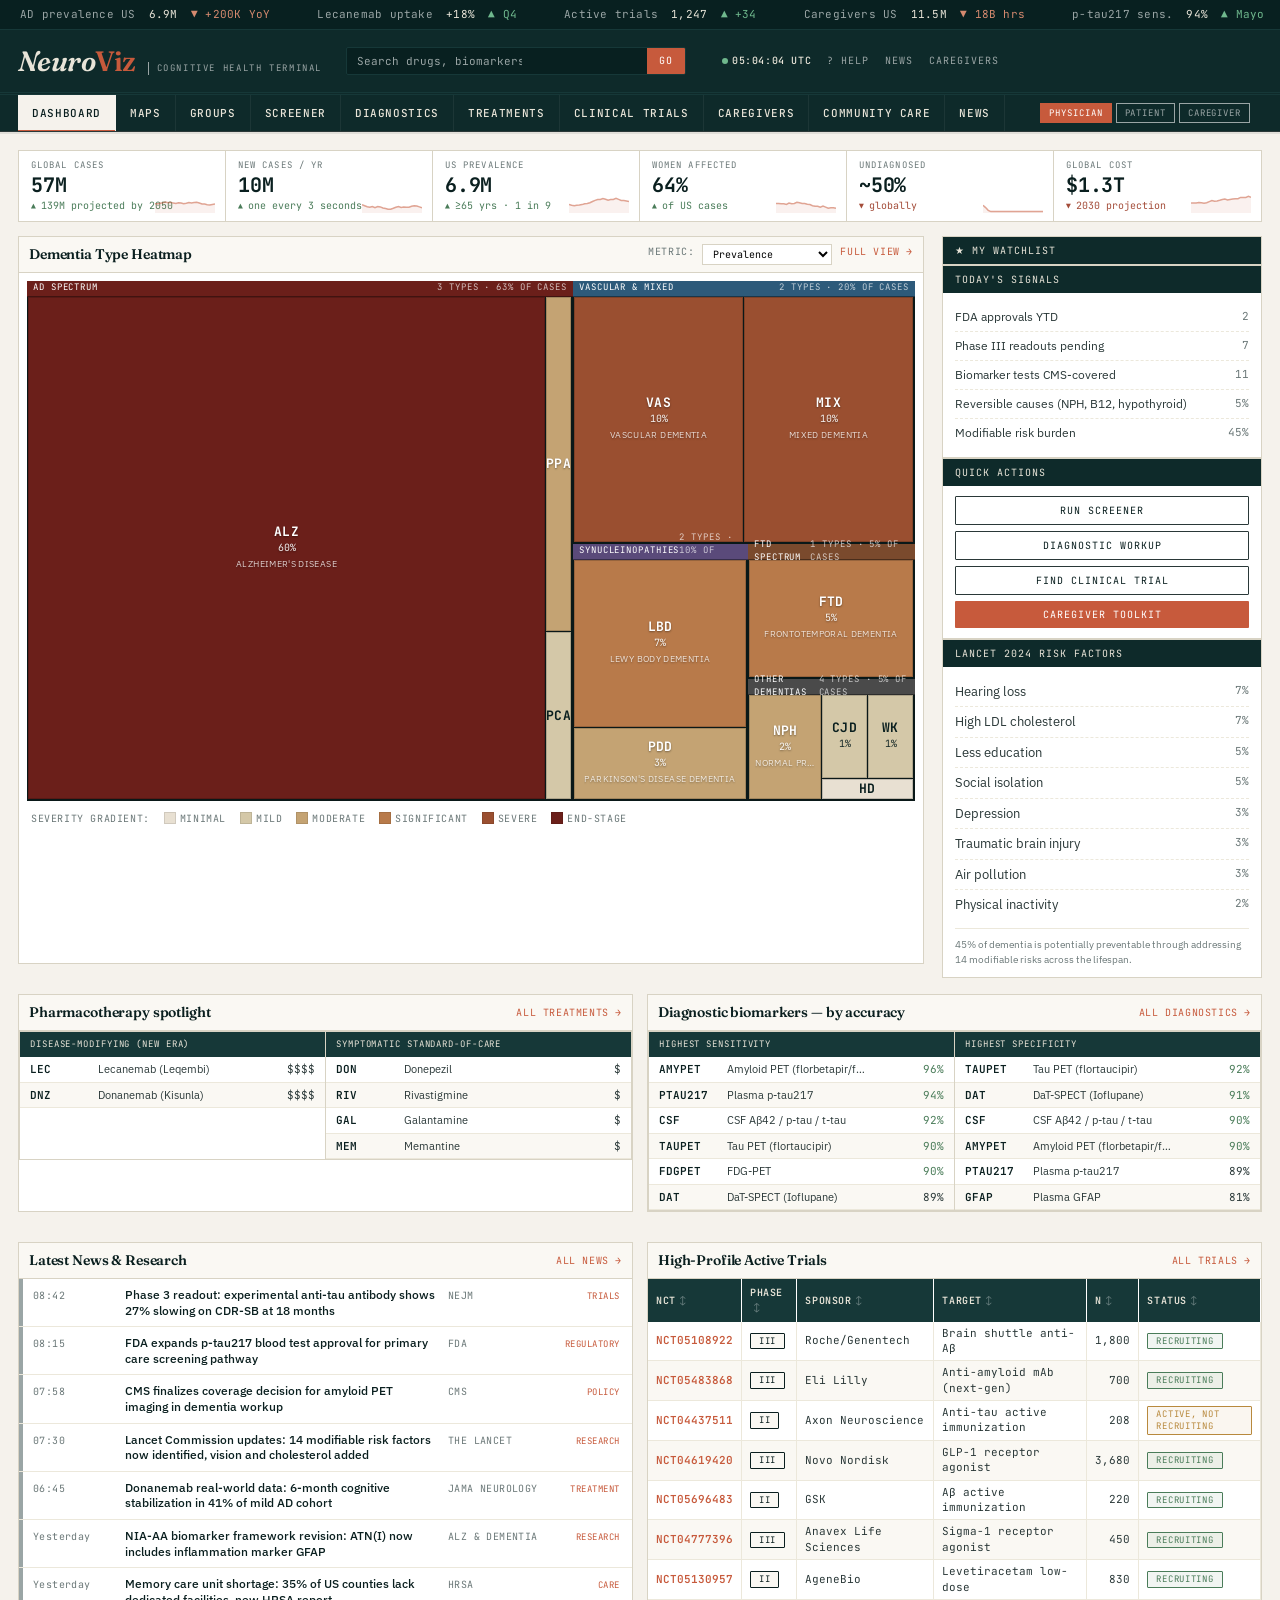
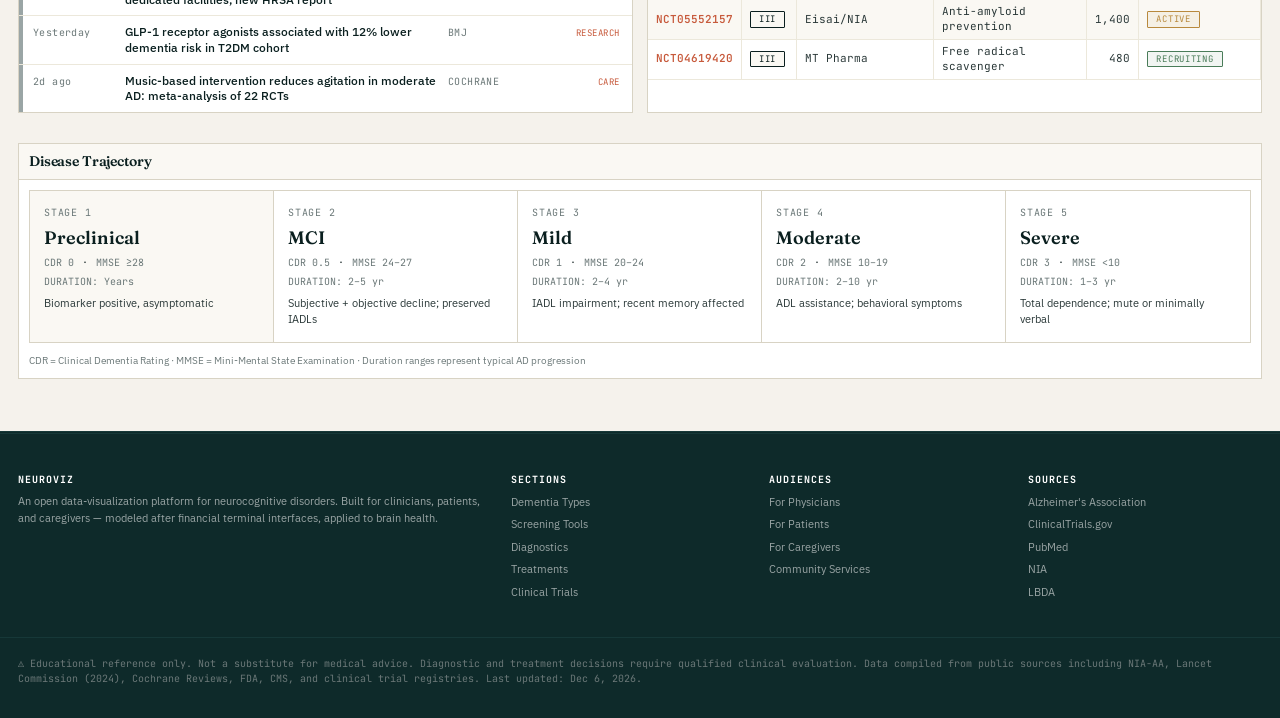
==== index.html @ fcca68e8 "Watchlist + value-coded numbers + live clock + audience-aware visibility - Added js/watchlist.js: lo" ====
<!DOCTYPE html>
<html lang="en">
<head>
  <meta charset="UTF-8" />
  <meta name="viewport" content="width=device-width, initial-scale=1.0" />
  <title>NeuroViz — Cognitive Health Terminal</title>
  <meta name="description" content="Data-visualization terminal for neurocognitive disorders. For physicians, patients, and caregivers." />
  <link rel="stylesheet" href="css/styles.css" />
</head>
<body>

  <main class="page">

    <!-- Top stat strip -->
    <div class="stat-strip" id="statStrip"></div>

    <!-- Heatmap section -->
    <div class="grid-sidebar">

      <div class="panel">
        <div class="panel-head">
          <h2>Dementia Type Heatmap</h2>
          <div class="panel-actions">
            <span class="muted">METRIC:</span>
            <select id="heatmapMetric" style="border:1px solid var(--rule); background:white; padding:2px 6px; font-family:var(--font-mono); font-size:10px;">
              <option value="prevalence">Prevalence</option>
              <option value="severity">Severity / Stage</option>
              <option value="trials">Active Trials</option>
            </select>
            <a href="groups.html">FULL VIEW →</a>
          </div>
        </div>
        <div class="panel-body tight" style="padding:8px;">
          <div id="heatmap"></div>
          <div class="legend" style="padding: 10px 4px 4px;">
            <span>Severity gradient:</span>
            <span class="legend-item"><span class="swatch" style="background:var(--sev-0)"></span>Minimal</span>
            <span class="legend-item"><span class="swatch" style="background:var(--sev-1)"></span>Mild</span>
            <span class="legend-item"><span class="swatch" style="background:var(--sev-2)"></span>Moderate</span>
            <span class="legend-item"><span class="swatch" style="background:var(--sev-3)"></span>Significant</span>
            <span class="legend-item"><span class="swatch" style="background:var(--sev-4)"></span>Severe</span>
            <span class="legend-item"><span class="swatch" style="background:var(--sev-5)"></span>End-stage</span>
          </div>
        </div>
      </div>

      <!-- Sidebar: signals & quick actions -->
      <div>
        <div class="aside-panel">
          <div class="ap-head">★ My Watchlist</div>
          <div id="watchlistBox"></div>
        </div>

        <div class="aside-panel">
          <div class="ap-head">Today's Signals</div>
          <div class="ap-body">
            <ul>
              <li><span class="item-name">FDA approvals YTD</span><span class="item-val">2</span></li>
              <li><span class="item-name">Phase III readouts pending</span><span class="item-val">7</span></li>
              <li><span class="item-name">Biomarker tests CMS-covered</span><span class="item-val">11</span></li>
              <li><span class="item-name">Reversible causes (NPH, B12, hypothyroid)</span><span class="item-val">5%</span></li>
              <li><span class="item-name">Modifiable risk burden</span><span class="item-val">45%</span></li>
            </ul>
          </div>
        </div>

        <div class="aside-panel">
          <div class="ap-head">Quick Actions</div>
          <div class="ap-body" style="display:flex; flex-direction:column; gap:6px;">
            <a href="screener.html" class="btn btn-ghost" style="text-align:center;">Run Screener</a>
            <a href="diagnosis.html" class="btn btn-ghost aud-phys" style="text-align:center;">Diagnostic Workup</a>
            <a href="trials.html" class="btn btn-ghost" style="text-align:center;">Find Clinical Trial</a>
            <a href="caregivers.html" class="btn btn-accent" style="text-align:center;">Caregiver Toolkit</a>
          </div>
        </div>

        <div class="aside-panel">
          <div class="ap-head">Lancet 2024 Risk Factors</div>
          <div class="ap-body">
            <div id="riskList"></div>
            <div class="tiny muted" style="margin-top:8px; padding-top:8px; border-top:1px solid var(--rule-soft);">
              45% of dementia is potentially preventable through addressing 14 modifiable risks across the lifespan.
            </div>
          </div>
        </div>
      </div>
    </div>

    <!-- Movers row: Finviz-style top-of-attention list -->
    <div class="grid-2 mt-16">
      <div class="panel">
        <div class="panel-head">
          <h2>Pharmacotherapy spotlight</h2>
          <div class="panel-actions"><a href="treatments.html">ALL TREATMENTS →</a></div>
        </div>
        <div class="movers">
          <div class="movers-col">
            <div class="movers-head">DISEASE-MODIFYING (NEW ERA)</div>
            <div id="moversDMT"></div>
          </div>
          <div class="movers-col">
            <div class="movers-head">SYMPTOMATIC STANDARD-OF-CARE</div>
            <div id="moversStd"></div>
          </div>
        </div>
      </div>

      <div class="panel">
        <div class="panel-head">
          <h2>Diagnostic biomarkers — by accuracy</h2>
          <div class="panel-actions"><a href="diagnosis.html">ALL DIAGNOSTICS →</a></div>
        </div>
        <div class="movers">
          <div class="movers-col">
            <div class="movers-head">HIGHEST SENSITIVITY</div>
            <div id="moversSens"></div>
          </div>
          <div class="movers-col">
            <div class="movers-head">HIGHEST SPECIFICITY</div>
            <div id="moversSpec"></div>
          </div>
        </div>
      </div>
    </div>

    <!-- News + Trials grid -->
    <div class="grid-2 mt-16">

      <div class="panel">
        <div class="panel-head">
          <h2>Latest News & Research</h2>
          <div class="panel-actions">
            <a href="news.html">ALL NEWS →</a>
          </div>
        </div>
        <div class="news-list" id="newsList" style="border:none;"></div>
      </div>

      <div class="panel">
        <div class="panel-head">
          <h2>High-Profile Active Trials</h2>
          <div class="panel-actions">
            <a href="trials.html">ALL TRIALS →</a>
          </div>
        </div>
        <div class="scroll-x">
          <table class="data-table">
            <thead>
              <tr>
                <th>NCT</th><th>Phase</th><th>Sponsor</th><th>Target</th><th class="num">N</th><th>Status</th>
              </tr>
            </thead>
            <tbody id="trialsMini"></tbody>
          </table>
        </div>
      </div>
    </div>

    <!-- Stages timeline -->
    <div class="panel mt-16">
      <div class="panel-head"><h2>Disease Trajectory</h2></div>
      <div class="panel-body">
        <div id="stagesTimeline" style="display:grid; grid-template-columns: repeat(5, 1fr); gap:0; border:1px solid var(--rule);"></div>
        <div class="tiny muted" style="margin-top:10px;">CDR = Clinical Dementia Rating · MMSE = Mini-Mental State Examination · Duration ranges represent typical AD progression</div>
      </div>
    </div>

  </main>

  <script src="data/nv-data.js"></script>
  <script src="js/layout.js"></script>
  <script src="js/heatmap.js"></script>
  <script src="js/sortable.js"></script>
  <script src="js/watchlist.js"></script>
  <script>
    NV_LAYOUT.mount('home');

    // ---- Top stat strip with sparklines (purely illustrative trend lines)
    function buildSpark(seedKey) {
      // deterministic pseudo-random walk for visual continuity
      let h = 0;
      for (let i = 0; i < seedKey.length; i++) h = ((h << 5) - h + seedKey.charCodeAt(i)) | 0;
      const rng = () => {
        h = (h * 9301 + 49297) % 233280;
        return h / 233280;
      };
      const n = 24;
      const pts = [];
      let v = 50;
      for (let i = 0; i < n; i++) {
        v += (rng() - 0.45) * 14;
        v = Math.max(8, Math.min(92, v));
        pts.push(v);
      }
      const W = 60, H = 18;
      const path = pts.map((p, i) => {
        const x = (i / (n - 1)) * W;
        const y = H - (p / 100) * H;
        return (i === 0 ? 'M' : 'L') + x.toFixed(1) + ' ' + y.toFixed(1);
      }).join(' ');
      const area = path + ` L ${W} ${H} L 0 ${H} Z`;
      return `<svg class="spark-svg" width="${W}" height="${H}" viewBox="0 0 ${W} ${H}"><path class="spark-area" d="${area}"/><path class="spark-line" d="${path}"/></svg>`;
    }
    document.getElementById('statStrip').innerHTML = NV_DATA.topStats.map(s => `
      <div class="stat-cell">
        <div class="stat-label">${s.label}</div>
        <div class="stat-value">${s.value}</div>
        <div class="stat-detail ${s.dir}">${s.detail}</div>
        <div style="position:absolute; right:10px; bottom:8px; opacity:0.55;">${buildSpark(s.label)}</div>
      </div>
    `).join('');

    // ---- Heatmap (treemap; cells link directly to groups.html)
    const heatmapEl = document.getElementById('heatmap');
    function renderHM() {
      const m = document.getElementById('heatmapMetric').value;
      NV_HEATMAP.render(heatmapEl, { metric: m });
    }
    renderHM();
    document.getElementById('heatmapMetric').addEventListener('change', renderHM);
    window.addEventListener('resize', () => { clearTimeout(window._hmT); window._hmT = setTimeout(renderHM, 150); });

    // ---- Movers panels
    const dmt = NV_DATA.treatmentsPharm.filter(d => /Anti-amyloid/i.test(d.class));
    const std = NV_DATA.treatmentsPharm.filter(d => /Cholinesterase|NMDA/i.test(d.class));
    const moverHTML = (rows, valKey, fmt) => rows.slice(0, 6).map(r => `
      <div class="mover-row">
        <span class="m-code">${r.id}</span>
        <span class="m-name">${r.name}</span>
        <span class="m-val">${fmt(r)}</span>
      </div>
    `).join('');
    document.getElementById('moversDMT').innerHTML = moverHTML(dmt, 'cost', r => r.cost);
    document.getElementById('moversStd').innerHTML = moverHTML(std, 'cost', r => r.cost);

    const sensRanked = NV_DATA.diagnostics
      .filter(d => typeof d.sensitivity === 'number')
      .sort((a, b) => b.sensitivity - a.sensitivity);
    const specRanked = NV_DATA.diagnostics
      .filter(d => typeof d.specificity === 'number')
      .sort((a, b) => b.specificity - a.specificity);
    const dxColor = v => v >= 90 ? 'up' : (v >= 75 ? '' : 'down');
    document.getElementById('moversSens').innerHTML = sensRanked.slice(0, 6).map(d => `
      <div class="mover-row">
        <span class="m-code">${d.id}</span>
        <span class="m-name">${d.name}</span>
        <span class="m-val ${dxColor(d.sensitivity)}">${d.sensitivity}%</span>
      </div>`).join('');
    document.getElementById('moversSpec').innerHTML = specRanked.slice(0, 6).map(d => `
      <div class="mover-row">
        <span class="m-code">${d.id}</span>
        <span class="m-name">${d.name}</span>
        <span class="m-val ${dxColor(d.specificity)}">${d.specificity}%</span>
      </div>`).join('');

    // ---- Risk factors
    document.getElementById('riskList').innerHTML = NV_DATA.riskFactors
      .sort((a,b) => b.popAttrRisk - a.popAttrRisk).slice(0, 8)
      .map(r => `<li><span class="item-name">${r.factor}</span><span class="item-val">${r.popAttrRisk}%</span></li>`)
      .join('');

    // ---- News list
    document.getElementById('newsList').innerHTML = NV_DATA.news.slice(0, 9).map(n => `
      <div class="news-row">
        <div class="news-time">${n.time}</div>
        <div class="news-title"><a href="news.html">${n.title}</a></div>
        <div class="news-source">${n.source}</div>
        <div class="news-cat">${n.cat}</div>
      </div>
    `).join('');

    // ---- Mini trials table
    document.getElementById('trialsMini').innerHTML = NV_DATA.trials.slice(0, 9).map(t => `
      <tr>
        <td class="id-cell"><a href="trials.html">${t.nct.slice(0, 11)}</a></td>
        <td><span class="pill pill-info">${t.phase}</span></td>
        <td>${t.sponsor}</td>
        <td>${t.target}</td>
        <td class="num">${t.n.toLocaleString()}</td>
        <td><span class="pill ${t.status === 'Recruiting' ? 'pill-pos' : 'pill-watch'}">${t.status}</span></td>
      </tr>
    `).join('');

    // ---- Stages timeline
    document.getElementById('stagesTimeline').innerHTML = NV_DATA.stages.map((s, i) => `
      <div style="padding:14px; ${i < 4 ? 'border-right:1px solid var(--rule);' : ''} background: ${i === 0 ? 'var(--bg-cell)' : 'white'};">
        <div class="mono tiny muted uppercase">Stage ${i+1}</div>
        <div style="font-family:var(--font-display); font-size:18px; font-weight:600; color:var(--ink-primary); margin:4px 0;">${s.name}</div>
        <div class="mono tiny" style="display:flex; gap:8px; margin:4px 0;">
          <span class="muted">CDR ${s.cdr}</span>·<span class="muted">MMSE ${s.mmse}</span>
        </div>
        <div class="mono tiny muted" style="margin-bottom:6px;">DURATION: ${s.duration}</div>
        <div style="font-size:11px; line-height:1.5;">${s.features}</div>
      </div>
    `).join('');
  </script>
</body>
</html>
---- css/styles.css ----
/* ============================================
   NeuroViz — Clinical Visualization Platform
   Aesthetic: Data-dense editorial-clinical
   ============================================ */

@import url('https://fonts.googleapis.com/css2?family=Fraunces:opsz,wght@9..144,400;9..144,500;9..144,600;9..144,700&family=IBM+Plex+Sans:wght@300;400;500;600;700&family=JetBrains+Mono:wght@400;500;600&display=swap');

:root {
  /* Palette — clinical with editorial warmth */
  --bg-canvas:        #f5f2ec;
  --bg-paper:         #ffffff;
  --bg-rail:          #0e2a2a;
  --bg-rail-deep:     #082020;
  --bg-strip:         #163838;
  --bg-cell:          #faf8f3;

  --ink-primary:      #0a1f1f;
  --ink-body:         #2a3838;
  --ink-muted:        #6b7878;
  --ink-faint:        #9aa5a5;
  --ink-inverse:      #e8e4d8;

  --rule:             #d8d3c4;
  --rule-soft:        #ece8db;
  --rule-strong:      #2a3838;

  --accent:           #c75a3c;        /* terracotta — citations, links */
  --accent-deep:      #9b3f24;
  --accent-soft:      #f0d9cd;

  --signal-positive:  #4a7c59;        /* stable / improving */
  --signal-watch:     #b8893d;        /* monitor */
  --signal-concern:   #a44d3a;        /* concern */
  --signal-critical:  #6b1f1a;        /* severe */

  /* Severity gradient (mild → severe) */
  --sev-0: #e8e0d2;
  --sev-1: #d4c8a8;
  --sev-2: #c4a373;
  --sev-3: #b87a4a;
  --sev-4: #9a4f30;
  --sev-5: #6b1f1a;

  /* Type swatches for dementia categories */
  --type-ad:    #6b1f1a;   /* Alzheimer's */
  --type-vasc:  #2d5a7a;   /* Vascular */
  --type-lewy:  #5a4a7a;   /* Lewy Body */
  --type-ftd:   #7a4a2d;   /* Frontotemporal */
  --type-mixed: #4a4a4a;   /* Mixed */
  --type-park:  #2d6b5a;   /* Parkinson's */
  --type-other: #8a7a4a;

  --shadow-1: 0 1px 0 rgba(10,31,31,.04), 0 1px 2px rgba(10,31,31,.06);
  --shadow-2: 0 2px 4px rgba(10,31,31,.06), 0 4px 12px rgba(10,31,31,.08);

  --font-display: 'Fraunces', Georgia, serif;
  --font-body:    'IBM Plex Sans', -apple-system, sans-serif;
  --font-mono:    'JetBrains Mono', 'Courier New', monospace;
}

* { box-sizing: border-box; margin: 0; padding: 0; }

html, body {
  font-family: var(--font-body);
  font-size: 13px;
  line-height: 1.5;
  color: var(--ink-body);
  background: var(--bg-canvas);
  -webkit-font-smoothing: antialiased;
  text-rendering: optimizeLegibility;
}

a { color: var(--accent); text-decoration: none; }
a:hover { text-decoration: underline; text-underline-offset: 2px; }

/* ============================================
   TICKER BAR — top live data strip
   ============================================ */
.ticker {
  background: var(--bg-rail-deep);
  color: var(--ink-inverse);
  font-family: var(--font-mono);
  font-size: 11px;
  border-bottom: 1px solid var(--bg-strip);
  overflow: hidden;
  white-space: nowrap;
  position: relative;
}
.ticker-track {
  display: inline-block;
  padding: 6px 0;
  animation: ticker-scroll 90s linear infinite;
}
.ticker-item {
  display: inline-block;
  margin: 0 20px;
  letter-spacing: 0.02em;
}
.ticker-item .label { color: var(--ink-faint); }
.ticker-item .value { color: var(--ink-inverse); margin: 0 6px; }
.ticker-item .delta-up   { color: #6fb88d; }
.ticker-item .delta-down { color: #d68a6f; }
@keyframes ticker-scroll {
  0%   { transform: translateX(0); }
  100% { transform: translateX(-50%); }
}

/* ============================================
   MASTHEAD
   ============================================ */
.masthead {
  background: var(--bg-rail);
  color: var(--ink-inverse);
  border-bottom: 3px double var(--bg-strip);
}
.masthead-row {
  max-width: 1480px;
  margin: 0 auto;
  padding: 10px 18px;
  display: flex;
  align-items: center;
  gap: 24px;
}
.brand {
  display: flex;
  align-items: baseline;
  gap: 8px;
  text-decoration: none;
  color: var(--ink-inverse);
}
.brand-mark {
  font-family: var(--font-display);
  font-weight: 600;
  font-size: 28px;
  letter-spacing: -0.02em;
  font-style: italic;
}
.brand-mark .accent { color: var(--accent); font-style: normal; }
.brand-tag {
  font-family: var(--font-mono);
  font-size: 9px;
  letter-spacing: 0.18em;
  text-transform: uppercase;
  color: var(--ink-faint);
  border-left: 1px solid var(--ink-faint);
  padding-left: 8px;
  margin-left: 4px;
}

.search-box {
  flex: 1;
  max-width: 340px;
  display: flex;
  background: var(--bg-rail-deep);
  border: 1px solid var(--bg-strip);
  border-radius: 2px;
  overflow: hidden;
}
.search-box input {
  flex: 1;
  background: transparent;
  border: none;
  color: var(--ink-inverse);
  padding: 6px 10px;
  font-family: var(--font-mono);
  font-size: 11px;
  outline: none;
}
.search-box input::placeholder { color: var(--ink-faint); }
.search-box button {
  background: var(--accent);
  color: white;
  border: none;
  padding: 0 12px;
  font-family: var(--font-mono);
  font-size: 10px;
  letter-spacing: 0.1em;
  cursor: pointer;
  text-transform: uppercase;
}

.user-rail {
  display: flex;
  gap: 16px;
  font-family: var(--font-mono);
  font-size: 10px;
  letter-spacing: 0.1em;
  text-transform: uppercase;
  color: var(--ink-faint);
}
.user-rail a { color: var(--ink-faint); }
.user-rail a:hover { color: var(--accent); text-decoration: none; }

/* ============================================
   PRIMARY NAV — Finviz-style tabs
   ============================================ */
.primary-nav {
  background: var(--bg-strip);
  border-bottom: 1px solid var(--rule-strong);
}
.primary-nav-inner {
  max-width: 1480px;
  margin: 0 auto;
  padding: 0 18px;
  display: flex;
  overflow-x: auto;
}
.primary-nav a {
  color: var(--ink-inverse);
  padding: 10px 14px;
  font-family: var(--font-mono);
  font-size: 11px;
  font-weight: 500;
  letter-spacing: 0.06em;
  text-transform: uppercase;
  border-right: 1px solid rgba(255,255,255,0.06);
  position: relative;
  white-space: nowrap;
  transition: background 0.12s;
}
.primary-nav a:hover {
  background: var(--bg-rail-deep);
  text-decoration: none;
  color: white;
}
.primary-nav a.is-active {
  background: var(--bg-canvas);
  color: var(--ink-primary);
}
.primary-nav a.is-active::after {
  content: '';
  position: absolute;
  left: 0; right: 0; bottom: -1px;
  height: 2px;
  background: var(--accent);
}
.primary-nav .audience-toggle {
  margin-left: auto;
  display: flex;
  align-items: center;
  gap: 4px;
  padding: 6px 12px;
  border-right: none;
}
.audience-toggle button {
  background: transparent;
  border: 1px solid var(--ink-faint);
  color: var(--ink-faint);
  padding: 3px 8px;
  font-family: var(--font-mono);
  font-size: 9px;
  letter-spacing: 0.1em;
  text-transform: uppercase;
  cursor: pointer;
  transition: all 0.12s;
}
.audience-toggle button.is-active {
  background: var(--accent);
  color: white;
  border-color: var(--accent);
}
.audience-toggle button:hover:not(.is-active) {
  border-color: var(--ink-inverse);
  color: var(--ink-inverse);
}

/* ============================================
   PAGE WRAPPER
   ============================================ */
.page {
  max-width: 1480px;
  margin: 0 auto;
  padding: 18px;
}

/* ============================================
   PAGE HEADER (each subpage)
   ============================================ */
.page-head {
  display: flex;
  align-items: flex-end;
  justify-content: space-between;
  border-bottom: 2px solid var(--ink-primary);
  padding-bottom: 10px;
  margin-bottom: 16px;
}
.page-head h1 {
  font-family: var(--font-display);
  font-weight: 500;
  font-style: italic;
  font-size: 32px;
  letter-spacing: -0.01em;
  color: var(--ink-primary);
  line-height: 1;
}
.page-head .breadcrumb {
  font-family: var(--font-mono);
  font-size: 10px;
  letter-spacing: 0.12em;
  text-transform: uppercase;
  color: var(--ink-muted);
  margin-bottom: 4px;
}
.page-head .meta {
  font-family: var(--font-mono);
  font-size: 10px;
  color: var(--ink-muted);
  text-align: right;
}

/* ============================================
   FILTER BAR
   ============================================ */
.filter-bar {
  background: var(--bg-paper);
  border: 1px solid var(--rule);
  padding: 10px 14px;
  margin-bottom: 14px;
  display: grid;
  grid-template-columns: repeat(auto-fit, minmax(140px, 1fr));
  gap: 10px 18px;
  align-items: end;
}
.filter-bar .filter-group { display: flex; flex-direction: column; gap: 3px; }
.filter-bar label {
  font-family: var(--font-mono);
  font-size: 9px;
  letter-spacing: 0.12em;
  text-transform: uppercase;
  color: var(--ink-muted);
}
.filter-bar select,
.filter-bar input {
  border: 1px solid var(--rule);
  background: var(--bg-cell);
  padding: 5px 6px;
  font-family: var(--font-body);
  font-size: 12px;
  color: var(--ink-body);
  border-radius: 1px;
}
.filter-bar select:focus,
.filter-bar input:focus {
  outline: none;
  border-color: var(--accent);
  background: white;
}
.filter-bar .filter-actions {
  display: flex;
  gap: 6px;
  justify-content: flex-end;
}
.btn {
  background: var(--ink-primary);
  color: white;
  border: none;
  padding: 6px 14px;
  font-family: var(--font-mono);
  font-size: 10px;
  letter-spacing: 0.1em;
  text-transform: uppercase;
  cursor: pointer;
  border-radius: 1px;
  transition: background 0.12s;
}
.btn:hover { background: var(--accent-deep); }
.btn-ghost {
  background: transparent;
  color: var(--ink-primary);
  border: 1px solid var(--rule-strong);
}
.btn-ghost:hover { background: var(--ink-primary); color: white; }
.btn-accent { background: var(--accent); }
.btn-accent:hover { background: var(--accent-deep); }

/* ============================================
   SUB-NAV TABS (within sections)
   ============================================ */
.subnav {
  display: flex;
  gap: 0;
  border-bottom: 1px solid var(--rule-strong);
  margin-bottom: 14px;
  flex-wrap: wrap;
}
.subnav a, .subnav button {
  background: transparent;
  border: 1px solid transparent;
  border-bottom: none;
  padding: 6px 14px;
  font-family: var(--font-mono);
  font-size: 11px;
  letter-spacing: 0.06em;
  text-transform: uppercase;
  color: var(--ink-muted);
  cursor: pointer;
  margin-bottom: -1px;
}
.subnav a.is-active, .subnav button.is-active {
  background: var(--bg-paper);
  border-color: var(--rule-strong);
  border-bottom-color: var(--bg-paper);
  color: var(--ink-primary);
  font-weight: 600;
}
.subnav a:hover:not(.is-active), .subnav button:hover:not(.is-active) {
  color: var(--ink-primary);
  text-decoration: none;
}

/* ============================================
   GRID LAYOUTS
   ============================================ */
.grid-2 { display: grid; grid-template-columns: 1fr 1fr; gap: 14px; }
.grid-3 { display: grid; grid-template-columns: repeat(3, 1fr); gap: 14px; }
.grid-4 { display: grid; grid-template-columns: repeat(4, 1fr); gap: 14px; }
.grid-sidebar { display: grid; grid-template-columns: 1fr 320px; gap: 18px; }
.grid-main-side { display: grid; grid-template-columns: 280px 1fr; gap: 18px; }

@media (max-width: 1024px) {
  .grid-2, .grid-3, .grid-4 { grid-template-columns: 1fr; }
  .grid-sidebar, .grid-main-side { grid-template-columns: 1fr; }
}

/* ============================================
   PANEL — the basic data container
   ============================================ */
.panel {
  background: var(--bg-paper);
  border: 1px solid var(--rule);
  margin-bottom: 14px;
}
.panel-head {
  display: flex;
  justify-content: space-between;
  align-items: center;
  padding: 8px 12px;
  background: var(--bg-cell);
  border-bottom: 1px solid var(--rule);
}
.panel-head h2,
.panel-head h3 {
  font-family: var(--font-display);
  font-weight: 600;
  font-size: 14px;
  color: var(--ink-primary);
  letter-spacing: -0.01em;
}
.panel-head .panel-actions {
  display: flex;
  gap: 8px;
  font-family: var(--font-mono);
  font-size: 10px;
  letter-spacing: 0.06em;
  text-transform: uppercase;
  color: var(--ink-muted);
}
.panel-head .panel-actions a:hover { color: var(--accent); }
.panel-body { padding: 12px; }
.panel-body.tight { padding: 0; }

/* ============================================
   STAT CARDS — top dashboard
   ============================================ */
.stat-strip {
  display: grid;
  grid-template-columns: repeat(6, 1fr);
  gap: 0;
  background: var(--bg-paper);
  border: 1px solid var(--rule);
  margin-bottom: 14px;
}
.stat {
  padding: 10px 14px;
  border-right: 1px solid var(--rule);
  position: relative;
}
.stat:last-child { border-right: none; }
.stat .stat-label {
  font-family: var(--font-mono);
  font-size: 9px;
  letter-spacing: 0.12em;
  text-transform: uppercase;
  color: var(--ink-muted);
  margin-bottom: 4px;
}
.stat .stat-value {
  font-family: var(--font-display);
  font-weight: 600;
  font-size: 26px;
  color: var(--ink-primary);
  line-height: 1;
  letter-spacing: -0.02em;
}
.stat .stat-detail {
  font-family: var(--font-mono);
  font-size: 10px;
  color: var(--ink-muted);
  margin-top: 4px;
}
.stat .stat-detail.up   { color: var(--signal-positive); }
.stat .stat-detail.down { color: var(--signal-concern); }
.stat .spark {
  position: absolute;
  right: 10px; bottom: 8px;
  width: 60px; height: 24px;
  opacity: 0.6;
}
@media (max-width: 1024px) {
  .stat-strip { grid-template-columns: repeat(2, 1fr); }
  .stat { border-bottom: 1px solid var(--rule); }
}

/* ============================================
   HEATMAP — the iconic Finviz-style visualization
   ============================================ */
.heatmap-controls {
  display: flex;
  gap: 8px;
  margin-bottom: 8px;
  align-items: center;
  font-family: var(--font-mono);
  font-size: 10px;
  letter-spacing: 0.06em;
  text-transform: uppercase;
}
.heatmap-controls .label { color: var(--ink-muted); }
.heatmap-controls select {
  border: 1px solid var(--rule);
  background: white;
  padding: 3px 6px;
  font-family: var(--font-mono);
  font-size: 10px;
  text-transform: uppercase;
}

.heatmap {
  background: var(--bg-rail-deep);
  padding: 4px;
  display: grid;
  gap: 2px;
  min-height: 520px;
}
.heatmap-group {
  background: var(--bg-rail);
  padding: 18px 4px 4px;
  position: relative;
  display: grid;
  gap: 2px;
}
.heatmap-group::before {
  content: attr(data-label);
  position: absolute;
  top: 4px; left: 6px;
  font-family: var(--font-mono);
  font-size: 9px;
  letter-spacing: 0.12em;
  text-transform: uppercase;
  color: var(--ink-faint);
}
.heatmap-cell {
  display: flex;
  flex-direction: column;
  justify-content: center;
  align-items: center;
  text-align: center;
  padding: 4px;
  cursor: pointer;
  position: relative;
  overflow: hidden;
  transition: filter 0.12s, transform 0.12s;
  min-height: 40px;
  border: 1px solid rgba(0,0,0,0.15);
}
.heatmap-cell:hover {
  filter: brightness(1.18);
  z-index: 5;
  outline: 1.5px solid white;
}
.heatmap-cell .cell-name {
  font-family: var(--font-mono);
  font-weight: 600;
  font-size: 11px;
  color: white;
  text-shadow: 0 1px 2px rgba(0,0,0,0.3);
  line-height: 1.1;
}
.heatmap-cell .cell-value {
  font-family: var(--font-mono);
  font-size: 10px;
  color: rgba(255,255,255,0.85);
  margin-top: 2px;
}
.heatmap-cell.sm .cell-name { font-size: 9px; }
.heatmap-cell.sm .cell-value { display: none; }

/* Severity color classes */
.sev-0 { background: var(--sev-0); color: var(--ink-primary) !important; }
.sev-0 .cell-name, .sev-0 .cell-value { color: var(--ink-primary); text-shadow: none; }
.sev-1 { background: var(--sev-1); color: var(--ink-primary) !important; }
.sev-1 .cell-name, .sev-1 .cell-value { color: var(--ink-primary); text-shadow: none; }
.sev-2 { background: var(--sev-2); }
.sev-3 { background: var(--sev-3); }
.sev-4 { background: var(--sev-4); }
.sev-5 { background: var(--sev-5); }

/* ============================================
   DATA TABLE — Finviz screener style
   ============================================ */
.data-table {
  width: 100%;
  border-collapse: collapse;
  background: var(--bg-paper);
  font-size: 12px;
}
.data-table thead th {
  background: var(--bg-strip);
  color: var(--ink-inverse);
  font-family: var(--font-mono);
  font-size: 10px;
  font-weight: 600;
  letter-spacing: 0.06em;
  text-transform: uppercase;
  padding: 7px 8px;
  text-align: left;
  border-right: 1px solid rgba(255,255,255,0.08);
  position: sticky;
  top: 0;
  cursor: pointer;
  user-select: none;
}
.data-table thead th:hover { background: var(--bg-rail); }
.data-table thead th .sort-arrow { color: var(--ink-faint); margin-left: 4px; font-size: 8px; }
.data-table tbody td {
  padding: 6px 8px;
  border-bottom: 1px solid var(--rule-soft);
  border-right: 1px solid var(--rule-soft);
  font-family: var(--font-mono);
  font-size: 11px;
  color: var(--ink-body);
}
.data-table tbody tr:nth-child(even) { background: var(--bg-cell); }
.data-table tbody tr:hover { background: var(--accent-soft); }
.data-table tbody td.num { text-align: right; }
.data-table tbody td.tag {
  font-family: var(--font-mono);
  font-size: 10px;
  letter-spacing: 0.04em;
}
.data-table tbody td.id-cell {
  font-family: var(--font-mono);
  font-weight: 600;
  color: var(--accent);
}
.data-table tbody td.id-cell a { color: var(--accent); }

/* Severity pill */
.pill {
  display: inline-block;
  padding: 1px 8px;
  font-family: var(--font-mono);
  font-size: 9px;
  letter-spacing: 0.08em;
  text-transform: uppercase;
  border-radius: 1px;
  border: 1px solid;
}
.pill-pos    { color: var(--signal-positive); border-color: var(--signal-positive); background: rgba(74,124,89,0.08); }
.pill-watch  { color: var(--signal-watch);    border-color: var(--signal-watch);    background: rgba(184,137,61,0.08); }
.pill-conc   { color: var(--signal-concern);  border-color: var(--signal-concern);  background: rgba(164,77,58,0.08); }
.pill-crit   { color: var(--signal-critical); border-color: var(--signal-critical); background: rgba(107,31,26,0.08); }
.pill-info   { color: var(--ink-primary);     border-color: var(--ink-primary);     background: var(--bg-cell); }

/* Type chips */
.type-chip {
  display: inline-block;
  padding: 1px 6px;
  font-family: var(--font-mono);
  font-size: 9px;
  letter-spacing: 0.06em;
  color: white;
  border-radius: 1px;
}
.type-ad    { background: var(--type-ad); }
.type-vasc  { background: var(--type-vasc); }
.type-lewy  { background: var(--type-lewy); }
.type-ftd   { background: var(--type-ftd); }
.type-mixed { background: var(--type-mixed); }
.type-park  { background: var(--type-park); }
.type-other { background: var(--type-other); }

/* ============================================
   NEWS LIST
   ============================================ */
.news-list { background: var(--bg-paper); border: 1px solid var(--rule); }
.news-row {
  display: grid;
  grid-template-columns: 80px 1fr 90px 70px;
  padding: 8px 12px;
  border-bottom: 1px solid var(--rule-soft);
  font-size: 12px;
  align-items: baseline;
  gap: 12px;
}
.news-row:last-child { border-bottom: none; }
.news-row:hover { background: var(--bg-cell); }
.news-row .news-time {
  font-family: var(--font-mono);
  font-size: 10px;
  color: var(--ink-muted);
  letter-spacing: 0.04em;
}
.news-row .news-title {
  color: var(--ink-primary);
  font-weight: 500;
  line-height: 1.3;
}
.news-row .news-title a { color: var(--ink-primary); }
.news-row .news-title a:hover { color: var(--accent); }
.news-row .news-source {
  font-family: var(--font-mono);
  font-size: 10px;
  color: var(--ink-muted);
  text-transform: uppercase;
  letter-spacing: 0.04em;
}
.news-row .news-cat {
  font-family: var(--font-mono);
  font-size: 9px;
  letter-spacing: 0.06em;
  text-transform: uppercase;
  color: var(--accent);
  text-align: right;
}

/* ============================================
   SIDEBAR / SECONDARY PANELS
   ============================================ */
.aside-panel {
  background: var(--bg-paper);
  border: 1px solid var(--rule);
  padding: 0;
}
.aside-panel .ap-head {
  background: var(--bg-rail);
  color: var(--ink-inverse);
  padding: 6px 12px;
  font-family: var(--font-mono);
  font-size: 10px;
  letter-spacing: 0.1em;
  text-transform: uppercase;
}
.aside-panel .ap-body { padding: 10px 12px; }
.aside-panel ul {
  list-style: none;
  font-size: 12px;
}
.aside-panel li {
  padding: 5px 0;
  border-bottom: 1px dashed var(--rule-soft);
  display: flex;
  justify-content: space-between;
  gap: 10px;
}
.aside-panel li:last-child { border-bottom: none; }
.aside-panel li .item-name { color: var(--ink-body); }
.aside-panel li .item-val {
  font-family: var(--font-mono);
  font-size: 11px;
  color: var(--ink-muted);
}

/* ============================================
   BIOMARKER GAUGE (custom)
   ============================================ */
.gauge {
  position: relative;
  height: 18px;
  background: linear-gradient(to right,
    var(--sev-0) 0%, var(--sev-1) 20%, var(--sev-2) 40%,
    var(--sev-3) 60%, var(--sev-4) 80%, var(--sev-5) 100%);
  border-radius: 1px;
  margin: 4px 0;
  border: 1px solid var(--rule);
}
.gauge-needle {
  position: absolute;
  top: -3px; bottom: -3px;
  width: 2px;
  background: var(--ink-primary);
  border: 1px solid white;
}
.gauge-labels {
  display: flex;
  justify-content: space-between;
  font-family: var(--font-mono);
  font-size: 9px;
  color: var(--ink-muted);
  letter-spacing: 0.08em;
  text-transform: uppercase;
}

/* ============================================
   QUIZ / SCREENER FORM
   ============================================ */
.screener-form {
  background: var(--bg-paper);
  border: 1px solid var(--rule);
  padding: 0;
}
.screener-q {
  padding: 14px 18px;
  border-bottom: 1px solid var(--rule);
}
.screener-q:last-child { border-bottom: none; }
.screener-q .q-num {
  font-family: var(--font-mono);
  font-size: 10px;
  color: var(--ink-muted);
  letter-spacing: 0.1em;
  text-transform: uppercase;
}
.screener-q .q-text {
  font-family: var(--font-display);
  font-size: 16px;
  color: var(--ink-primary);
  margin: 4px 0 10px;
  font-weight: 500;
}
.screener-q .q-options {
  display: flex;
  gap: 8px;
  flex-wrap: wrap;
}
.screener-q .q-opt {
  border: 1px solid var(--rule-strong);
  background: var(--bg-cell);
  padding: 6px 14px;
  font-family: var(--font-mono);
  font-size: 11px;
  cursor: pointer;
  user-select: none;
  transition: all 0.12s;
}
.screener-q .q-opt:hover { background: var(--accent-soft); }
.screener-q .q-opt.is-selected {
  background: var(--ink-primary);
  color: white;
  border-color: var(--ink-primary);
}

.screener-result {
  background: var(--bg-rail);
  color: var(--ink-inverse);
  padding: 18px;
  border: 1px solid var(--bg-strip);
}
.screener-result .result-label {
  font-family: var(--font-mono);
  font-size: 10px;
  letter-spacing: 0.1em;
  text-transform: uppercase;
  color: var(--ink-faint);
}
.screener-result .result-score {
  font-family: var(--font-display);
  font-size: 48px;
  font-weight: 600;
  line-height: 1;
  margin: 6px 0;
}
.screener-result .result-text { font-size: 13px; line-height: 1.5; }

/* ============================================
   BRAIN DIAGRAM / SVG ART
   ============================================ */
.brain-container {
  background: var(--bg-rail);
  padding: 20px;
  display: flex;
  justify-content: center;
  align-items: center;
}
.brain-container svg { max-width: 100%; height: auto; }

/* ============================================
   PROSE / CONTENT PANELS
   ============================================ */
.prose {
  font-size: 13px;
  line-height: 1.65;
  color: var(--ink-body);
  max-width: 68ch;
}
.prose h2 {
  font-family: var(--font-display);
  font-weight: 600;
  font-size: 22px;
  color: var(--ink-primary);
  margin: 22px 0 8px;
  letter-spacing: -0.01em;
}
.prose h3 {
  font-family: var(--font-display);
  font-style: italic;
  font-size: 17px;
  color: var(--ink-primary);
  margin: 16px 0 6px;
  font-weight: 500;
}
.prose p { margin-bottom: 10px; }
.prose ul, .prose ol { margin: 6px 0 12px 22px; }
.prose li { margin-bottom: 3px; }

/* ============================================
   FOOTER
   ============================================ */
.footer {
  background: var(--bg-rail-deep);
  color: var(--ink-faint);
  margin-top: 30px;
  padding: 24px 0;
  border-top: 3px double var(--bg-strip);
}
.footer-inner {
  max-width: 1480px;
  margin: 0 auto;
  padding: 0 18px;
  display: grid;
  grid-template-columns: 2fr 1fr 1fr 1fr;
  gap: 24px;
  font-size: 11px;
}
.footer h4 {
  font-family: var(--font-mono);
  font-size: 10px;
  letter-spacing: 0.12em;
  text-transform: uppercase;
  color: var(--ink-inverse);
  margin-bottom: 8px;
}
.footer ul { list-style: none; }
.footer li { margin-bottom: 4px; }
.footer a { color: var(--ink-faint); }
.footer a:hover { color: var(--accent); }
.footer .footer-disclaimer {
  margin-top: 18px;
  padding-top: 18px;
  border-top: 1px solid var(--bg-strip);
  font-family: var(--font-mono);
  font-size: 10px;
  line-height: 1.5;
  color: var(--ink-muted);
  max-width: 1480px;
  margin-left: auto;
  margin-right: auto;
  padding-left: 18px;
  padding-right: 18px;
}

@media (max-width: 768px) {
  .footer-inner { grid-template-columns: 1fr 1fr; }
}

/* ============================================
   LEGEND
   ============================================ */
.legend {
  display: flex;
  gap: 14px;
  align-items: center;
  font-family: var(--font-mono);
  font-size: 10px;
  color: var(--ink-muted);
  letter-spacing: 0.06em;
  text-transform: uppercase;
  padding: 6px 0;
  flex-wrap: wrap;
}
.legend .swatch {
  display: inline-block;
  width: 12px; height: 12px;
  margin-right: 4px;
  vertical-align: middle;
  border: 1px solid rgba(0,0,0,0.1);
}
.legend .legend-item { display: flex; align-items: center; }

/* ============================================
   UTILITY
   ============================================ */
.mono { font-family: var(--font-mono); }
.serif { font-family: var(--font-display); }
.muted { color: var(--ink-muted); }
.tiny { font-size: 10px; }
.uppercase { text-transform: uppercase; letter-spacing: 0.08em; }
.divider {
  height: 1px;
  background: var(--rule);
  margin: 12px 0;
}
.center { text-align: center; }
.scroll-x { overflow-x: auto; }
.no-wrap { white-space: nowrap; }
.mb-0 { margin-bottom: 0; }
.mb-8 { margin-bottom: 8px; }
.mb-16 { margin-bottom: 16px; }
.mt-16 { margin-top: 16px; }

/* ============================================
   Generic chip (small inline label)
   ============================================ */
.chip {
  display: inline-block;
  padding: 1px 7px;
  font-family: var(--font-mono);
  font-size: 10px;
  letter-spacing: 0.04em;
  color: var(--ink-secondary);
  background: var(--bg-cell);
  border: 1px solid var(--rule);
  border-radius: 1px;
  white-space: nowrap;
}
.chip.chip-accent { background: var(--accent-soft); color: var(--accent-deep); border-color: var(--accent); }
.chip.chip-dark   { background: var(--ink-primary); color: white; border-color: var(--ink-primary); }

/* Tab pane container */
.tab-pane { animation: tabFade 0.15s ease-out; }
@keyframes tabFade { from { opacity: 0; transform: translateY(2px); } to { opacity: 1; transform: none; } }

/* Brain region viz */
.brain-svg { display: block; max-width: 100%; height: auto; }
.brain-svg .region {
  fill: var(--bg-cell);
  stroke: var(--ink-primary);
  stroke-width: 1;
  transition: fill 0.15s, stroke-width 0.15s;
  cursor: pointer;
}
.brain-svg .region:hover { stroke-width: 2; stroke: var(--accent); }
.brain-svg .region.is-active { stroke-width: 2.5; stroke: var(--accent); }

/* US prevalence bars */
.us-prev-row { display: grid; grid-template-columns: 60px 1fr 90px; gap: 10px; align-items: center; padding: 5px 0; font-family: var(--font-mono); font-size: 11px; border-bottom: 1px solid var(--rule-soft); }
.us-prev-bar { height: 12px; background: var(--bg-cell); border: 1px solid var(--rule); position: relative; }
.us-prev-bar > span { display: block; height: 100%; background: var(--accent); }

/* Trial timeline */
.trial-timeline { font-family: var(--font-mono); font-size: 10px; }
.trial-timeline .ttl-row { display: grid; grid-template-columns: 90px 1fr; gap: 10px; align-items: center; padding: 4px 0; border-bottom: 1px solid var(--rule-soft); }
.trial-timeline .ttl-bar { height: 14px; background: var(--bg-cell); position: relative; border: 1px solid var(--rule); }
.trial-timeline .ttl-bar > span { display:block; height: 100%; }
.trial-timeline .ttl-bar.phase-1 > span { background: #c4d6c8; }
.trial-timeline .ttl-bar.phase-2 > span { background: #98b8a3; }
.trial-timeline .ttl-bar.phase-3 > span { background: var(--accent); }

/* Caregiver toolkit cards */
.toolkit-grid { display: grid; grid-template-columns: repeat(auto-fill, minmax(260px, 1fr)); gap: 12px; }
.toolkit-card { border: 1px solid var(--rule); background: var(--bg-paper); padding: 14px; }
.toolkit-card h4 { font-family: var(--font-display); font-size: 15px; font-weight: 600; color: var(--ink-primary); margin: 0 0 6px; }
.toolkit-card .tk-meta { font-family: var(--font-mono); font-size: 10px; color: var(--ink-faint); text-transform: uppercase; letter-spacing: 0.04em; margin-bottom: 8px; }
.toolkit-card p { font-size: 12px; line-height: 1.5; margin: 0 0 8px; color: var(--ink-secondary); }
.toolkit-card .tk-cta { font-family: var(--font-mono); font-size: 11px; color: var(--accent); text-decoration: none; border-bottom: 1px solid var(--accent); }

/* Stage gauge for caregivers */
.cg-stage-gauge { display: flex; gap: 2px; margin: 6px 0; }
.cg-stage-gauge > span { flex: 1; height: 8px; background: var(--bg-cell); border: 1px solid var(--rule); }
.cg-stage-gauge > span.is-on { background: var(--accent); border-color: var(--accent); }

/* Cost-vs-coverage matrix */
.cost-cov-grid { display: grid; grid-template-columns: 1fr; gap: 8px; }
.cost-cov-row { display: grid; grid-template-columns: 200px 1fr 130px 100px; gap: 12px; align-items: center; padding: 10px; background: var(--bg-paper); border: 1px solid var(--rule); font-size: 12px; }
.cost-cov-row b { color: var(--ink-primary); }


/* ============================================
   FINVIZ-STYLE UPGRADES (added after build review)
   ============================================ */

/* --- Sticky chrome: ticker + masthead + primary nav stay visible on scroll --- */
.ticker { position: sticky; top: 0; z-index: 50; }
.masthead { position: sticky; top: 22px; z-index: 49; }
.primary-nav {
  position: sticky;
  top: 80px;
  z-index: 48;
  background: var(--bg-rail);
  box-shadow: 0 2px 0 rgba(0,0,0,0.08);
}
@media (max-width: 900px) {
  .masthead { position: static; }
  .primary-nav { position: static; top: auto; }
}

/* --- New treemap heatmap cells --- */
.hm-cell {
  display: flex;
  flex-direction: column;
  justify-content: center;
  align-items: center;
  text-align: center;
  text-decoration: none;
  padding: 4px;
  cursor: pointer;
  overflow: hidden;
  border: 1px solid rgba(0,0,0,0.18);
  box-sizing: border-box;
  transition: filter 0.12s, outline-width 0.06s;
  color: white;
  text-shadow: 0 1px 2px rgba(0,0,0,0.4);
}
.hm-cell:hover {
  filter: brightness(1.18);
  outline: 2px solid white;
  z-index: 5;
  text-decoration: none;
}
.hm-cell .hm-code {
  font-family: var(--font-mono);
  font-weight: 700;
  font-size: 13px;
  line-height: 1;
  letter-spacing: 0.02em;
}
.hm-cell .hm-val {
  font-family: var(--font-mono);
  font-size: 10px;
  margin-top: 2px;
  opacity: 0.92;
}
.hm-cell .hm-sub {
  font-family: var(--font-body);
  font-size: 9px;
  margin-top: 2px;
  opacity: 0.78;
  text-transform: uppercase;
  letter-spacing: 0.04em;
  max-width: 96%;
  white-space: nowrap;
  overflow: hidden;
  text-overflow: ellipsis;
}
/* Light cells (sev-0/1) need dark text */
.hm-cell.sev-0,
.hm-cell.sev-1 {
  color: var(--ink-primary);
  text-shadow: none;
}

/* --- Sortable table indicators --- */
.data-table thead th.sortable { cursor: pointer; }
.data-table thead th.sortable:hover { background: var(--bg-rail); }
.data-table thead th .sort-arrow {
  display: inline-block;
  margin-left: 4px;
  color: rgba(255,255,255,0.35);
  font-size: 9px;
}
.data-table thead th.is-sorted { background: var(--bg-rail-deep); }
.data-table thead th.is-sorted .sort-arrow {
  color: var(--accent);
}

/* --- Tighter universal density (Finviz vibe) --- */
.data-table tbody td { padding: 4px 8px; font-size: 11px; line-height: 1.4; }
.data-table thead th { padding: 6px 8px; }
.panel-body { padding: 10px; }
.panel-head { padding: 7px 10px; }

/* --- Finviz-style stat cells: bold mono numbers, compact deltas --- */
.stat-cell {
  padding: 8px 12px;
  border-right: 1px solid var(--rule);
  position: relative;
  background: var(--bg-paper);
}
.stat-cell:last-child { border-right: none; }
.stat-cell .stat-label {
  font-family: var(--font-mono);
  font-size: 9px;
  letter-spacing: 0.12em;
  text-transform: uppercase;
  color: var(--ink-muted);
  margin-bottom: 2px;
}
.stat-cell .stat-value {
  font-family: var(--font-mono);
  font-weight: 700;
  font-size: 20px;
  color: var(--ink-primary);
  line-height: 1.05;
  letter-spacing: -0.01em;
}
.stat-cell .stat-detail {
  font-family: var(--font-mono);
  font-size: 10px;
  color: var(--ink-muted);
  margin-top: 2px;
}
.stat-cell .stat-detail.up   { color: var(--signal-positive); }
.stat-cell .stat-detail.up::before   { content: '▲ '; font-size: 8px; }
.stat-cell .stat-detail.down { color: var(--signal-concern); }
.stat-cell .stat-detail.down::before { content: '▼ '; font-size: 8px; }

/* --- Filter chips (quick filter row) --- */
.chip-row {
  display: flex;
  flex-wrap: wrap;
  gap: 6px;
  padding: 8px 10px;
  background: var(--bg-paper);
  border: 1px solid var(--rule);
  border-bottom: none;
}
.chip-btn {
  font-family: var(--font-mono);
  font-size: 10px;
  letter-spacing: 0.04em;
  text-transform: uppercase;
  padding: 4px 9px;
  background: var(--bg-cell);
  color: var(--ink-body);
  border: 1px solid var(--rule);
  border-radius: 1px;
  cursor: pointer;
  transition: all 0.1s;
}
.chip-btn:hover { background: var(--accent-soft); border-color: var(--accent); color: var(--accent-deep); }
.chip-btn.is-active {
  background: var(--ink-primary);
  border-color: var(--ink-primary);
  color: white;
}

/* --- Quick-jump keyboard help overlay --- */
.kbd-overlay {
  position: fixed;
  inset: 0;
  background: rgba(10, 31, 31, 0.6);
  z-index: 100;
  display: none;
  align-items: center;
  justify-content: center;
  font-family: var(--font-body);
}
.kbd-overlay.is-open { display: flex; }
.kbd-overlay .kbd-card {
  background: var(--bg-paper);
  border: 1px solid var(--rule-strong);
  padding: 24px 28px;
  max-width: 520px;
  box-shadow: var(--shadow-2);
}
.kbd-overlay h3 {
  font-family: var(--font-display);
  font-weight: 600;
  font-size: 18px;
  color: var(--ink-primary);
  margin-bottom: 14px;
  border-bottom: 1px solid var(--rule);
  padding-bottom: 8px;
}
.kbd-overlay .kbd-row {
  display: grid;
  grid-template-columns: 110px 1fr;
  gap: 12px;
  padding: 5px 0;
  font-size: 13px;
}
.kbd-overlay kbd {
  font-family: var(--font-mono);
  font-size: 11px;
  background: var(--bg-cell);
  border: 1px solid var(--rule);
  padding: 1px 6px;
  border-radius: 2px;
  color: var(--ink-primary);
  margin-right: 4px;
}

/* --- Search results dropdown (masthead) --- */
.search-results {
  position: absolute;
  top: 100%;
  left: 0; right: 0;
  background: var(--bg-paper);
  border: 1px solid var(--rule-strong);
  box-shadow: var(--shadow-2);
  z-index: 60;
  max-height: 60vh;
  overflow-y: auto;
  display: none;
}
.search-results.is-open { display: block; }
.search-result {
  display: grid;
  grid-template-columns: 60px 1fr 90px;
  gap: 10px;
  padding: 7px 12px;
  border-bottom: 1px solid var(--rule-soft);
  cursor: pointer;
  font-size: 12px;
  text-decoration: none;
  color: var(--ink-body);
}
.search-result:hover { background: var(--accent-soft); text-decoration: none; }
.search-result .sr-tag {
  font-family: var(--font-mono);
  font-size: 9px;
  letter-spacing: 0.06em;
  text-transform: uppercase;
  color: var(--ink-muted);
}
.search-result .sr-title { color: var(--ink-primary); }
.search-result .sr-source {
  font-family: var(--font-mono);
  font-size: 10px;
  color: var(--ink-muted);
  text-align: right;
}
.search-input-wrap { position: relative; flex: 1 1 auto; max-width: 380px; }

/* --- Numeric color cells (sens/spec etc.) --- */
.num-good   { color: var(--signal-positive); font-weight: 600; }
.num-mid    { color: var(--signal-watch);    font-weight: 600; }
.num-bad    { color: var(--signal-concern);  font-weight: 600; }

/* --- Movers panel (top dashboard) --- */
.movers {
  display: grid;
  grid-template-columns: 1fr 1fr;
  gap: 1px;
  background: var(--rule);
  border: 1px solid var(--rule);
}
.movers-col { background: var(--bg-paper); }
.movers-head {
  padding: 6px 10px;
  font-family: var(--font-mono);
  font-size: 9px;
  letter-spacing: 0.1em;
  text-transform: uppercase;
  color: var(--ink-inverse);
  background: var(--bg-strip);
}
.mover-row {
  display: grid;
  grid-template-columns: 60px 1fr 70px;
  gap: 8px;
  padding: 4px 10px;
  font-family: var(--font-mono);
  font-size: 11px;
  border-bottom: 1px solid var(--rule-soft);
  align-items: center;
}
.mover-row:nth-child(even) { background: var(--bg-cell); }
.mover-row .m-code { color: var(--ink-primary); font-weight: 600; }
.mover-row .m-name {
  color: var(--ink-body);
  white-space: nowrap;
  overflow: hidden;
  text-overflow: ellipsis;
  font-family: var(--font-body);
  font-size: 11px;
}
.mover-row .m-val { text-align: right; }
.mover-row .m-val.up   { color: var(--signal-positive); }
.mover-row .m-val.down { color: var(--signal-concern); }

/* --- Mini sparkline area for stats --- */
.spark-svg { display: block; }
.spark-svg path { fill: none; stroke-width: 1.5; }
.spark-svg .spark-line { stroke: var(--accent); }
.spark-svg .spark-area { fill: var(--accent); fill-opacity: 0.15; stroke: none; }


/* ============================================
   FINVIZ POLISH PASS — Value coding, watchlist, audience-aware
   ============================================ */

/* --- Value-coded numbers (sens/spec, prevalence, evidence) --- */
.v-good   { color: var(--signal-positive); font-weight: 600; }   /* ≥ 90 */
.v-mid    { color: var(--signal-watch); font-weight: 600; }      /* 75–89 */
.v-low    { color: var(--signal-concern); font-weight: 600; }    /* < 75 */
.v-na     { color: var(--ink-faint); }
td.v-good, td.v-mid, td.v-low { font-family: var(--font-mono); }

/* Cost intensity (1–4 dollar signs) */
.cost-1 { color: #4a7c59; font-weight: 600; }
.cost-2 { color: #7c8c4a; font-weight: 600; }
.cost-3 { color: #b8893d; font-weight: 600; }
.cost-4 { color: #a44d3a; font-weight: 600; }

/* --- Watchlist pin star --- */
.pin-star {
  display: inline-block;
  width: 14px; height: 14px;
  font-size: 12px; line-height: 14px;
  color: var(--ink-faint);
  cursor: pointer;
  user-select: none;
  text-align: center;
  background: transparent;
  border: none;
  margin-right: 4px;
  transition: color 0.1s, transform 0.1s;
}
.pin-star:hover { color: var(--accent); transform: scale(1.15); }
.pin-star.is-pinned { color: var(--accent); }
.pin-star::before { content: '☆'; }
.pin-star.is-pinned::before { content: '★'; }

/* Watchlist panel on dashboard */
.watchlist-empty {
  padding: 16px 12px;
  text-align: center;
  color: var(--ink-faint);
  font-size: 11px;
  line-height: 1.6;
}
.watchlist-empty .mono { color: var(--ink-muted); }
.watchlist-row {
  display: grid;
  grid-template-columns: 24px 1fr auto;
  gap: 8px;
  padding: 5px 10px;
  font-family: var(--font-mono);
  font-size: 11px;
  border-bottom: 1px solid var(--rule-soft);
  align-items: center;
}
.watchlist-row:hover { background: var(--bg-cell); }
.watchlist-row .wl-tag {
  font-size: 8px;
  padding: 1px 4px;
  background: var(--bg-rail);
  color: white;
  letter-spacing: 0.06em;
}
.watchlist-row .wl-name {
  font-family: var(--font-body);
  color: var(--ink-primary);
  overflow: hidden;
  text-overflow: ellipsis;
  white-space: nowrap;
}
.watchlist-row .wl-rm {
  color: var(--ink-faint);
  cursor: pointer;
  background: none;
  border: none;
  font-size: 14px;
  padding: 0 4px;
}
.watchlist-row .wl-rm:hover { color: var(--accent); }

/* --- Audience-aware visibility (CSS-only) --- */
body[data-audience="phys"] .aud-pat,
body[data-audience="phys"] .aud-care,
body[data-audience="pat"]  .aud-phys,
body[data-audience="pat"]  .aud-care,
body[data-audience="care"] .aud-phys,
body[data-audience="care"] .aud-pat {
  display: none !important;
}

/* Audience-tagged panel banners */
.audience-banner {
  font-family: var(--font-mono);
  font-size: 10px;
  letter-spacing: 0.06em;
  text-transform: uppercase;
  padding: 4px 10px;
  color: white;
  display: inline-block;
}
.audience-banner.phys { background: #2d5a7a; }
.audience-banner.pat  { background: #4a7c59; }
.audience-banner.care { background: var(--accent); }

/* --- Live clock in masthead --- */
.nv-clock {
  font-family: var(--font-mono);
  font-size: 10px;
  color: var(--ink-faint);
  letter-spacing: 0.06em;
  margin-left: 12px;
  white-space: nowrap;
}
.nv-clock .clock-time { color: var(--ink-inverse); font-weight: 500; }
.nv-clock .clock-pulse {
  display: inline-block;
  width: 6px; height: 6px;
  background: #6fb88d;
  border-radius: 50%;
  margin-right: 4px;
  vertical-align: middle;
  animation: pulse-dot 2s ease-in-out infinite;
}
@keyframes pulse-dot { 0%,100% { opacity:1 } 50% { opacity:0.3 } }

/* --- Movers w/ inline bars --- */
.mover-row.with-bar { grid-template-columns: 50px 1fr 50px 60px; }
.mover-row .m-bar {
  height: 6px;
  background: var(--bg-cell);
  border: 1px solid var(--rule-soft);
  position: relative;
}
.mover-row .m-bar > span {
  display: block;
  height: 100%;
  background: var(--accent);
}

/* --- News page category color stripes --- */
.news-row { position: relative; padding-left: 14px; }
.news-row::before {
  content: '';
  position: absolute;
  left: 0; top: 0; bottom: 0;
  width: 4px;
  background: var(--ink-faint);
}
.news-row[data-cat="Trials"]::before    { background: #4a7c8c; }
.news-row[data-cat="Regulatory"]::before { background: #a44d3a; }
.news-row[data-cat="Policy"]::before    { background: #b8893d; }
.news-row[data-cat="Research"]::before  { background: #4a7c59; }
.news-row[data-cat="Treatment"]::before { background: var(--accent); }
.news-row[data-cat="Diagnostics"]::before { background: #5a7a4a; }
.news-row[data-cat="Care"]::before      { background: #7a4a8a; }
.news-row[data-cat="Genetics"]::before  { background: #6b1f1a; }
.news-row[data-cat="Caregiving"]::before { background: var(--accent-deep); }

/* --- Compact footer --- */
.footer { background: var(--bg-rail); color: var(--ink-inverse); margin-top: 20px; }
.footer-inner {
  max-width: 1480px;
  margin: 0 auto;
  padding: 14px 18px;
  display: grid;
  grid-template-columns: 2fr 1fr 1fr 1fr;
  gap: 24px;
  font-size: 11px;
}
.footer h4 { font-family: var(--font-mono); font-size: 10px; letter-spacing: 0.1em; text-transform: uppercase; margin-bottom: 6px; color: white; }
.footer ul { list-style: none; }
.footer li { padding: 1px 0; }
.footer a { color: var(--ink-faint); }
.footer a:hover { color: var(--accent); }
.footer-disclaimer {
  max-width: 1480px;
  margin: 0 auto;
  padding: 8px 18px;
  font-size: 10px;
  color: var(--ink-faint);
  border-top: 1px solid var(--bg-strip);
  font-family: var(--font-mono);
}

/* --- Dense type-table for groups page (Finviz-style) --- */
.dt-types-row td.dt-name { font-family: var(--font-display); font-style: italic; font-weight: 500; color: var(--ink-primary); }
.dt-types-row td.dt-features { font-size: 11px; color: var(--ink-muted); white-space: nowrap; overflow: hidden; text-overflow: ellipsis; max-width: 320px; }
.dt-types-row td.dt-stage-bar { width: 100px; }
.dt-stage-bar .bar-track {
  height: 8px;
  background: linear-gradient(to right, var(--sev-0), var(--sev-1), var(--sev-2), var(--sev-3), var(--sev-4), var(--sev-5));
  position: relative;
  border: 1px solid var(--rule);
}
.dt-stage-bar .bar-marker {
  position: absolute;
  top: -2px; bottom: -2px;
  width: 2px;
  background: var(--ink-primary);
  border: 1px solid white;
}

/* Better hover tooltip on heatmap cells (using title attribute is browser default;
   this is a CSS overlay for richer info) */
.hm-cell { transition: outline 0.05s; }
.hm-cell:hover { outline: 2px solid white; outline-offset: -2px; z-index: 5; }

/* Click-flash highlight for any element (used by anchor jumps) */
@keyframes hl-flash {
  0% { box-shadow: 0 0 0 4px var(--accent); }
  100% { box-shadow: 0 0 0 4px transparent; }
}
.is-flash { animation: hl-flash 1.4s ease-out; }
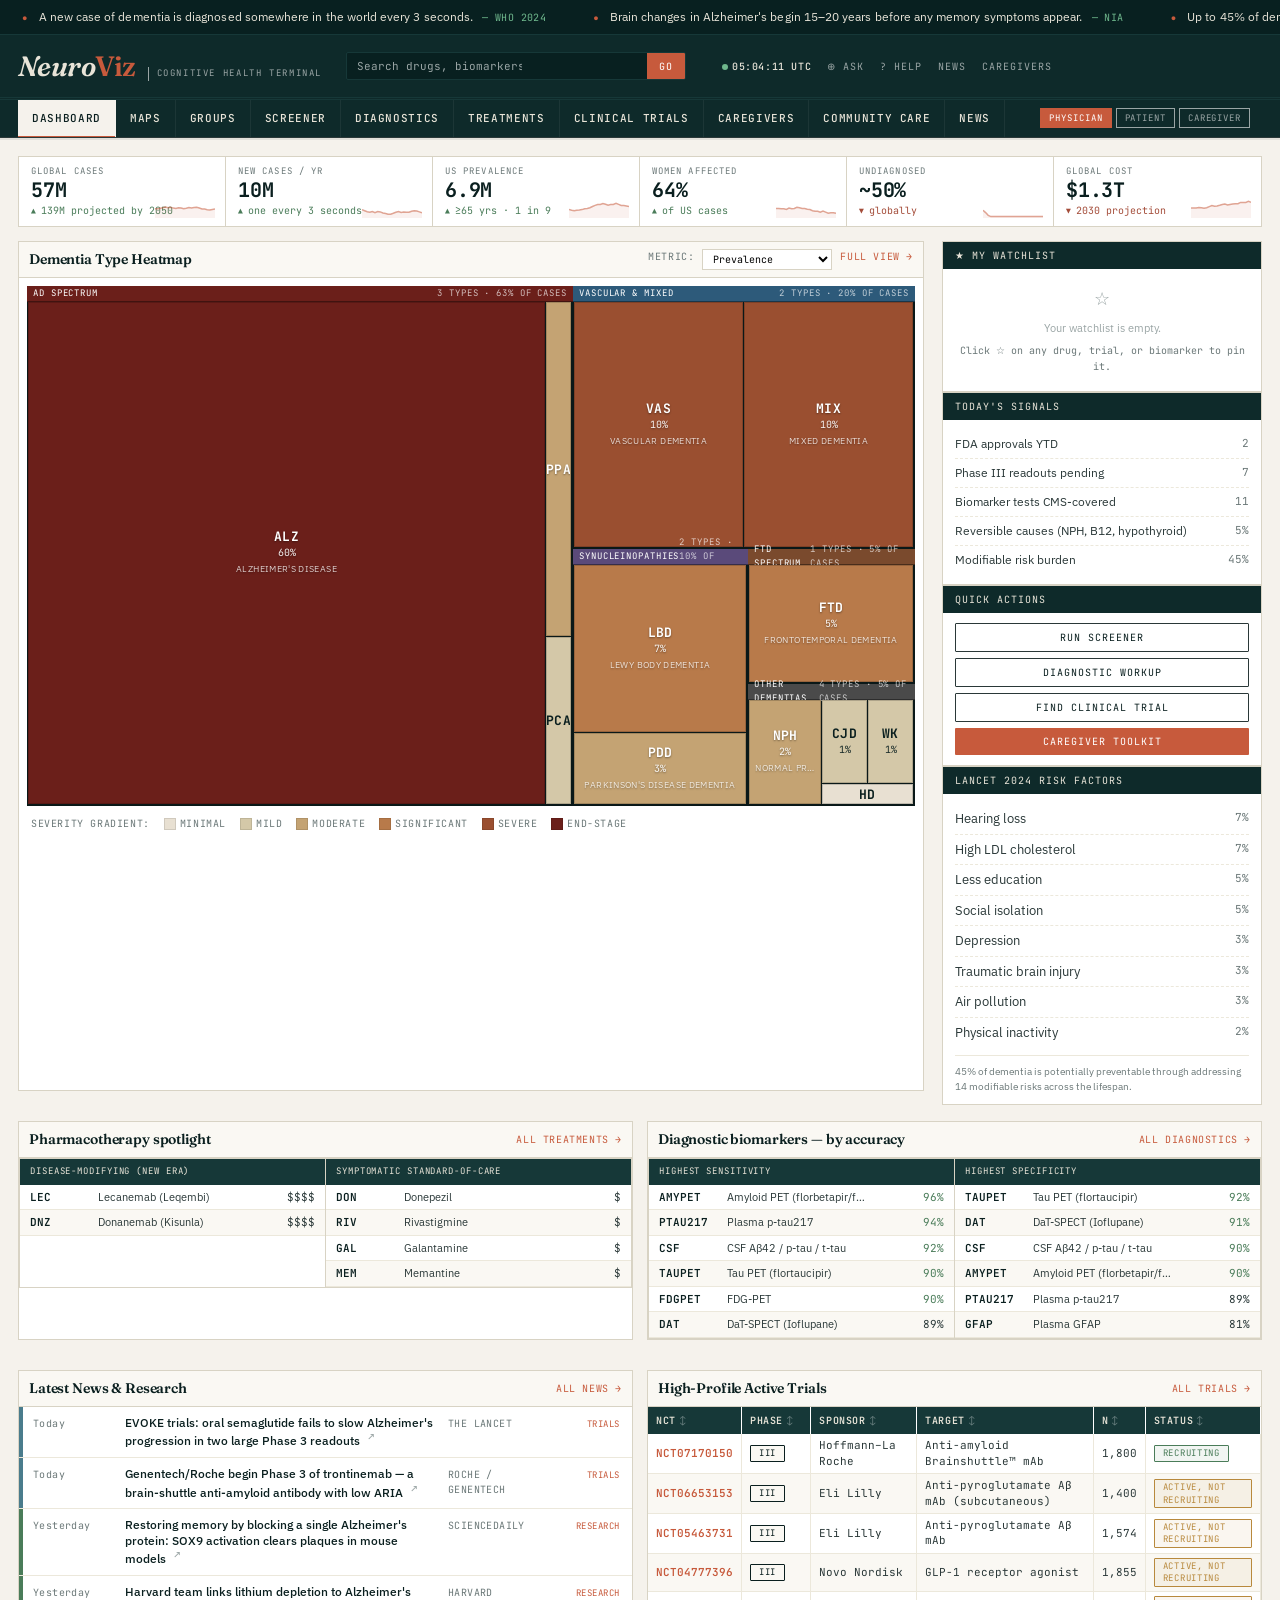
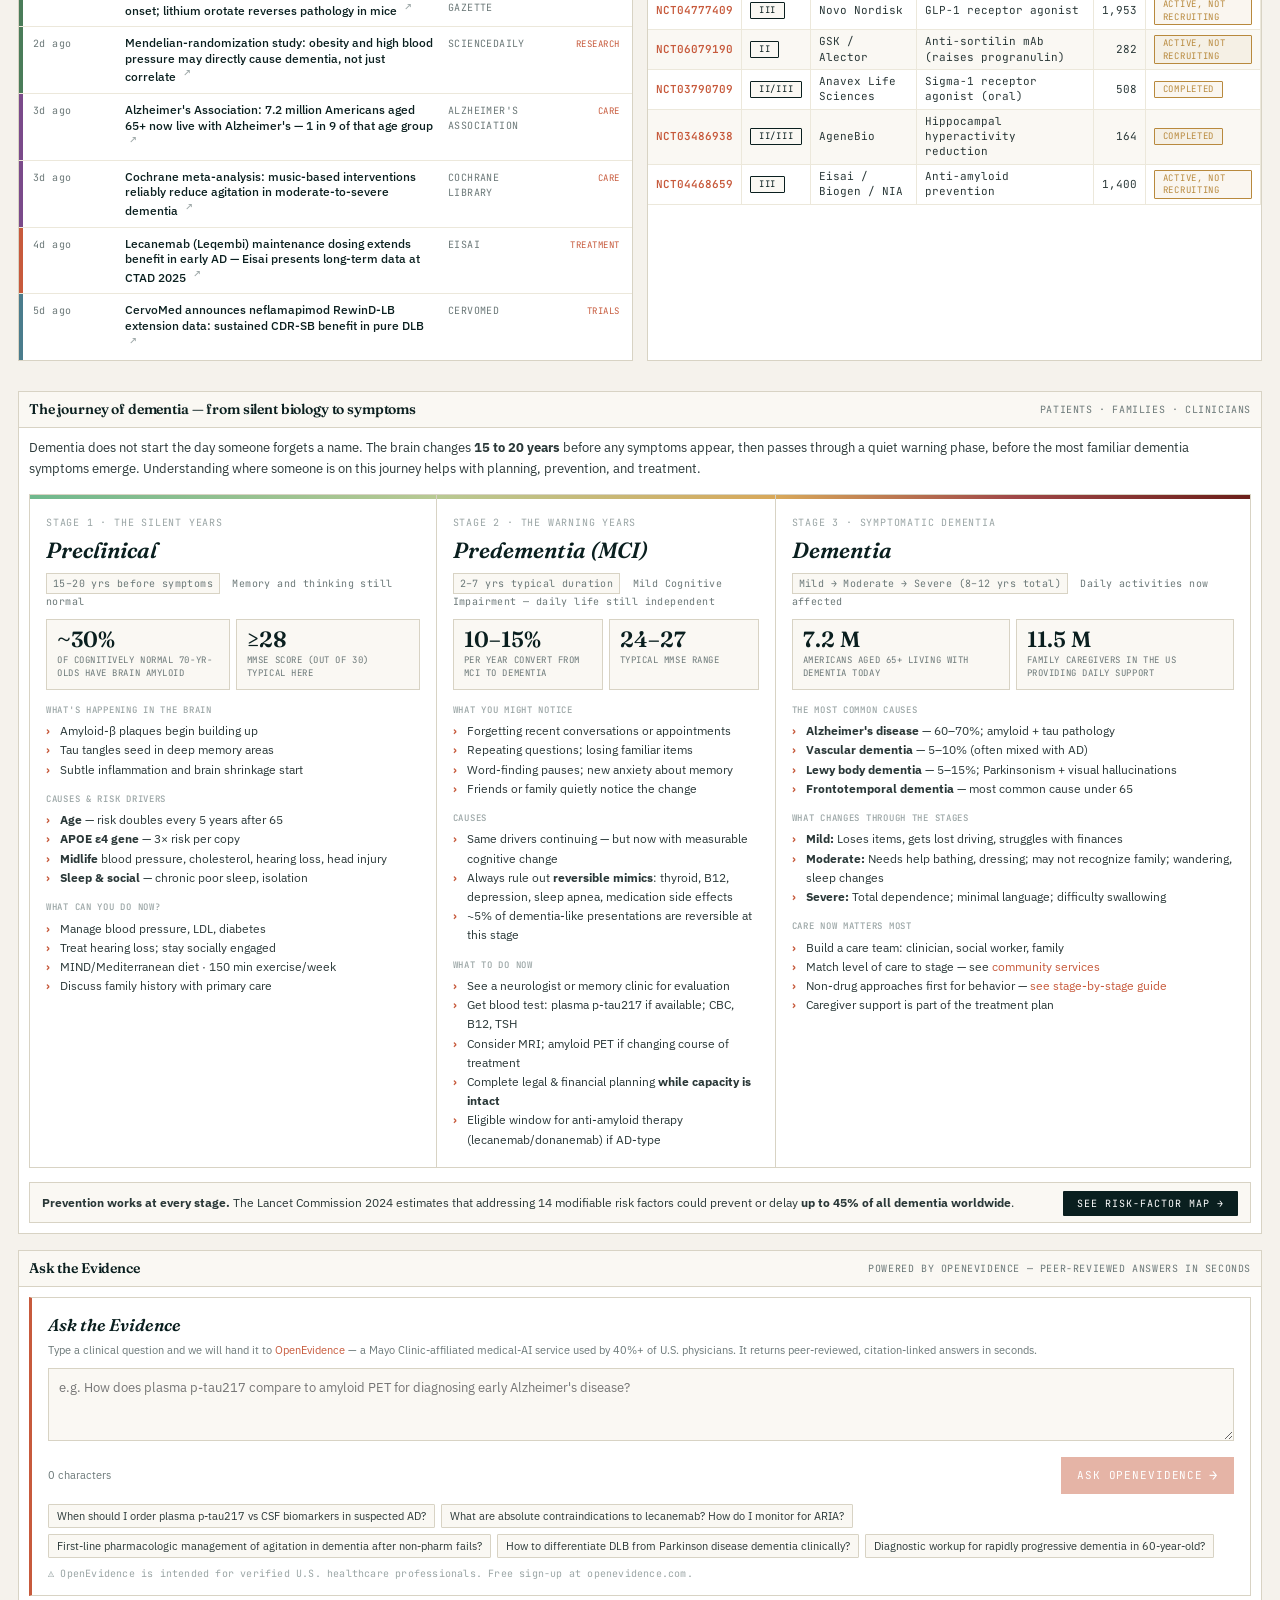
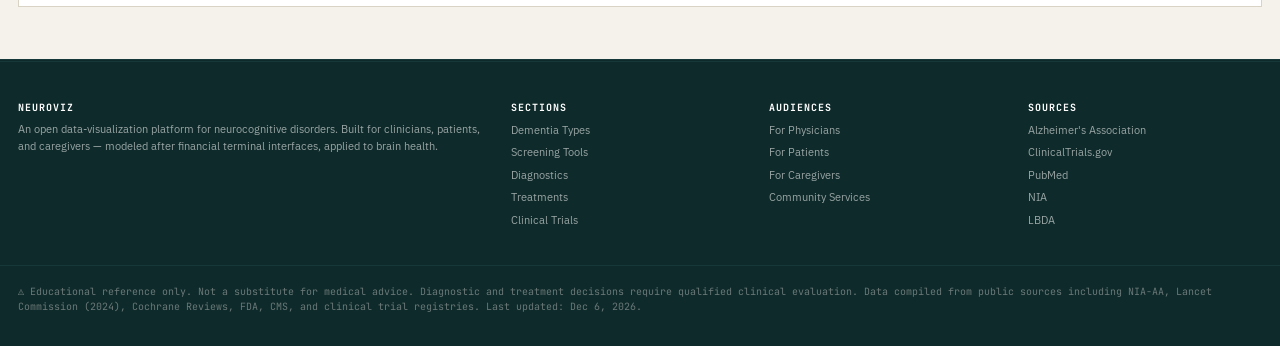
==== commit 7b621c9e: "Major content revision: trials, ticker, news links, dashboard stages, Ask the Evidence CLINICAL TRIA" ====
--- a/index.html
+++ b/index.html
@@ -156,12 +156,162 @@
       </div>
     </div>
 
-    <!-- Stages timeline -->
+    <!-- Disease trajectory: Preclinical → Predementia → Dementia -->
     <div class="panel mt-16">
-      <div class="panel-head"><h2>Disease Trajectory</h2></div>
+      <div class="panel-head">
+        <h2>The journey of dementia — from silent biology to symptoms</h2>
+        <div class="panel-actions"><span class="muted">Patients · families · clinicians</span></div>
+      </div>
       <div class="panel-body">
-        <div id="stagesTimeline" style="display:grid; grid-template-columns: repeat(5, 1fr); gap:0; border:1px solid var(--rule);"></div>
-        <div class="tiny muted" style="margin-top:10px;">CDR = Clinical Dementia Rating · MMSE = Mini-Mental State Examination · Duration ranges represent typical AD progression</div>
+        <p style="font-size:13px; line-height:1.6; margin: 0 0 14px; color: var(--ink-body);">
+          Dementia does not start the day someone forgets a name. The brain changes
+          <b>15 to 20 years</b> before any symptoms appear, then passes through a quiet
+          warning phase, before the most familiar dementia symptoms emerge. Understanding
+          where someone is on this journey helps with planning, prevention, and treatment.
+        </p>
+
+        <div class="stage-strip">
+
+          <!-- Stage 1: Preclinical -->
+          <div class="stage-block stage-pre">
+            <div class="stage-band"></div>
+            <div class="stage-tag">Stage 1 · The Silent Years</div>
+            <div class="stage-name">Preclinical</div>
+            <div class="stage-meta">
+              <span class="stage-yrs">15–20 yrs before symptoms</span>
+              <span class="muted">Memory and thinking still normal</span>
+            </div>
+
+            <div class="stage-figs">
+              <div class="stage-fig"><div class="sf-num">~30%</div><div class="sf-lbl">Of cognitively normal 70-yr-olds have brain amyloid</div></div>
+              <div class="stage-fig"><div class="sf-num">≥28</div><div class="sf-lbl">MMSE score (out of 30) typical here</div></div>
+            </div>
+
+            <h4>What's happening in the brain</h4>
+            <ul>
+              <li>Amyloid-β plaques begin building up</li>
+              <li>Tau tangles seed in deep memory areas</li>
+              <li>Subtle inflammation and brain shrinkage start</li>
+            </ul>
+
+            <h4>Causes & risk drivers</h4>
+            <ul>
+              <li><b>Age</b> — risk doubles every 5 years after 65</li>
+              <li><b>APOE ε4 gene</b> — 3× risk per copy</li>
+              <li><b>Midlife</b> blood pressure, cholesterol, hearing loss, head injury</li>
+              <li><b>Sleep & social</b> — chronic poor sleep, isolation</li>
+            </ul>
+
+            <h4>What can you do now?</h4>
+            <ul>
+              <li>Manage blood pressure, LDL, diabetes</li>
+              <li>Treat hearing loss; stay socially engaged</li>
+              <li>MIND/Mediterranean diet · 150 min exercise/week</li>
+              <li>Discuss family history with primary care</li>
+            </ul>
+          </div>
+
+          <!-- Stage 2: Predementia -->
+          <div class="stage-block stage-prede">
+            <div class="stage-band"></div>
+            <div class="stage-tag">Stage 2 · The Warning Years</div>
+            <div class="stage-name">Predementia (MCI)</div>
+            <div class="stage-meta">
+              <span class="stage-yrs">2–7 yrs typical duration</span>
+              <span class="muted">Mild Cognitive Impairment — daily life still independent</span>
+            </div>
+
+            <div class="stage-figs">
+              <div class="stage-fig"><div class="sf-num">10–15%</div><div class="sf-lbl">Per year convert from MCI to dementia</div></div>
+              <div class="stage-fig"><div class="sf-num">24–27</div><div class="sf-lbl">Typical MMSE range</div></div>
+            </div>
+
+            <h4>What you might notice</h4>
+            <ul>
+              <li>Forgetting recent conversations or appointments</li>
+              <li>Repeating questions; losing familiar items</li>
+              <li>Word-finding pauses; new anxiety about memory</li>
+              <li>Friends or family quietly notice the change</li>
+            </ul>
+
+            <h4>Causes</h4>
+            <ul>
+              <li>Same drivers continuing — but now with measurable cognitive change</li>
+              <li>Always rule out <b>reversible mimics</b>: thyroid, B12, depression, sleep apnea, medication side effects</li>
+              <li>~5% of dementia-like presentations are reversible at this stage</li>
+            </ul>
+
+            <h4>What to do now</h4>
+            <ul>
+              <li>See a neurologist or memory clinic for evaluation</li>
+              <li>Get blood test: plasma p-tau217 if available; CBC, B12, TSH</li>
+              <li>Consider MRI; amyloid PET if changing course of treatment</li>
+              <li>Complete legal & financial planning <b>while capacity is intact</b></li>
+              <li>Eligible window for anti-amyloid therapy (lecanemab/donanemab) if AD-type</li>
+            </ul>
+          </div>
+
+          <!-- Stage 3: Dementia -->
+          <div class="stage-block stage-dem">
+            <div class="stage-band"></div>
+            <div class="stage-tag">Stage 3 · Symptomatic Dementia</div>
+            <div class="stage-name">Dementia</div>
+            <div class="stage-meta">
+              <span class="stage-yrs">Mild → Moderate → Severe (8–12 yrs total)</span>
+              <span class="muted">Daily activities now affected</span>
+            </div>
+
+            <div class="stage-figs">
+              <div class="stage-fig"><div class="sf-num">7.2 M</div><div class="sf-lbl">Americans aged 65+ living with dementia today</div></div>
+              <div class="stage-fig"><div class="sf-num">11.5 M</div><div class="sf-lbl">Family caregivers in the US providing daily support</div></div>
+            </div>
+
+            <h4>The most common causes</h4>
+            <ul>
+              <li><b>Alzheimer's disease</b> — 60–70%; amyloid + tau pathology</li>
+              <li><b>Vascular dementia</b> — 5–10% (often mixed with AD)</li>
+              <li><b>Lewy body dementia</b> — 5–15%; Parkinsonism + visual hallucinations</li>
+              <li><b>Frontotemporal dementia</b> — most common cause under 65</li>
+            </ul>
+
+            <h4>What changes through the stages</h4>
+            <ul>
+              <li><b>Mild:</b> Loses items, gets lost driving, struggles with finances</li>
+              <li><b>Moderate:</b> Needs help bathing, dressing; may not recognize family; wandering, sleep changes</li>
+              <li><b>Severe:</b> Total dependence; minimal language; difficulty swallowing</li>
+            </ul>
+
+            <h4>Care now matters most</h4>
+            <ul>
+              <li>Build a care team: clinician, social worker, family</li>
+              <li>Match level of care to stage — see <a href="community.html">community services</a></li>
+              <li>Non-drug approaches first for behavior — <a href="treatments.html#bystage">see stage-by-stage guide</a></li>
+              <li>Caregiver support is part of the treatment plan</li>
+            </ul>
+          </div>
+        </div>
+
+        <div style="display:flex; justify-content:space-between; align-items:center; margin-top:14px; padding: 10px 12px; background: var(--bg-cell); border: 1px solid var(--rule);">
+          <div style="font-size:12px; color: var(--ink-body); line-height: 1.5;">
+            <b>Prevention works at every stage.</b> The Lancet Commission 2024 estimates that
+            addressing 14 modifiable risk factors could prevent or delay <b>up to 45% of all
+            dementia worldwide</b>.
+          </div>
+          <div>
+            <a href="maps.html#riskmap" class="btn">See risk-factor map →</a>
+          </div>
+        </div>
+      </div>
+    </div>
+
+    <!-- Ask-the-Evidence panel -->
+    <div class="panel mt-16">
+      <div class="panel-head">
+        <h2>Ask the Evidence</h2>
+        <div class="panel-actions"><span class="muted">Powered by OpenEvidence — peer-reviewed answers in seconds</span></div>
+      </div>
+      <div class="panel-body">
+        <div class="ask-evidence" id="askEvidence"></div>
       </div>
     </div>
 
@@ -172,6 +322,7 @@
   <script src="js/heatmap.js"></script>
   <script src="js/sortable.js"></script>
   <script src="js/watchlist.js"></script>
+  <script src="js/ask-evidence.js"></script>
   <script>
     NV_LAYOUT.mount('home');
 
@@ -260,19 +411,23 @@
       .join('');
 
     // ---- News list
-    document.getElementById('newsList').innerHTML = NV_DATA.news.slice(0, 9).map(n => `
-      <div class="news-row">
+    document.getElementById('newsList').innerHTML = NV_DATA.news.slice(0, 9).map(n => {
+      const link = n.url
+        ? `<a href="${n.url}" target="_blank" rel="noopener">${n.title}</a> <span class="ext-link" aria-hidden="true">↗</span>`
+        : `<a href="news.html">${n.title}</a>`;
+      return `
+      <div class="news-row" data-cat="${n.cat}">
         <div class="news-time">${n.time}</div>
-        <div class="news-title"><a href="news.html">${n.title}</a></div>
+        <div class="news-title">${link}</div>
         <div class="news-source">${n.source}</div>
         <div class="news-cat">${n.cat}</div>
-      </div>
-    `).join('');
+      </div>`;
+    }).join('');
 
     // ---- Mini trials table
     document.getElementById('trialsMini').innerHTML = NV_DATA.trials.slice(0, 9).map(t => `
       <tr>
-        <td class="id-cell"><a href="trials.html">${t.nct.slice(0, 11)}</a></td>
+        <td class="id-cell"><a href="https://clinicaltrials.gov/study/${t.nct}" target="_blank" rel="noopener">${t.nct}</a></td>
         <td><span class="pill pill-info">${t.phase}</span></td>
         <td>${t.sponsor}</td>
         <td>${t.target}</td>
@@ -281,18 +436,14 @@
       </tr>
     `).join('');
 
-    // ---- Stages timeline
-    document.getElementById('stagesTimeline').innerHTML = NV_DATA.stages.map((s, i) => `
-      <div style="padding:14px; ${i < 4 ? 'border-right:1px solid var(--rule);' : ''} background: ${i === 0 ? 'var(--bg-cell)' : 'white'};">
-        <div class="mono tiny muted uppercase">Stage ${i+1}</div>
-        <div style="font-family:var(--font-display); font-size:18px; font-weight:600; color:var(--ink-primary); margin:4px 0;">${s.name}</div>
-        <div class="mono tiny" style="display:flex; gap:8px; margin:4px 0;">
-          <span class="muted">CDR ${s.cdr}</span>·<span class="muted">MMSE ${s.mmse}</span>
-        </div>
-        <div class="mono tiny muted" style="margin-bottom:6px;">DURATION: ${s.duration}</div>
-        <div style="font-size:11px; line-height:1.5;">${s.features}</div>
-      </div>
-    `).join('');
+    // ---- Watchlist sidebar
+    if (window.NV_WL) NV_WL.renderInto(document.getElementById('watchlistBox'));
+    window.addEventListener('nv-watchlist-change', () => {
+      if (window.NV_WL) NV_WL.renderInto(document.getElementById('watchlistBox'));
+    });
+
+    // ---- Ask-the-Evidence module
+    if (window.NV_ASK) NV_ASK.mount(document.getElementById('askEvidence'));
   </script>
 </body>
 </html>
--- a/css/styles.css
+++ b/css/styles.css
@@ -74,13 +74,13 @@
 a:hover { text-decoration: underline; text-underline-offset: 2px; }
 
 /* ============================================
-   TICKER BAR — top live data strip
+   TICKER BAR — top live data strip (full-sentence facts)
    ============================================ */
 .ticker {
   background: var(--bg-rail-deep);
   color: var(--ink-inverse);
-  font-family: var(--font-mono);
-  font-size: 11px;
+  font-family: var(--font-body);
+  font-size: 12px;
   border-bottom: 1px solid var(--bg-strip);
   overflow: hidden;
   white-space: nowrap;
@@ -88,18 +88,29 @@
 }
 .ticker-track {
   display: inline-block;
-  padding: 6px 0;
-  animation: ticker-scroll 90s linear infinite;
-}
-.ticker-item {
+  padding: 8px 0;
+  animation: ticker-scroll 240s linear infinite;
+}
+.ticker-track:hover { animation-play-state: paused; }
+.ticker-fact {
   display: inline-block;
-  margin: 0 20px;
-  letter-spacing: 0.02em;
-}
-.ticker-item .label { color: var(--ink-faint); }
-.ticker-item .value { color: var(--ink-inverse); margin: 0 6px; }
-.ticker-item .delta-up   { color: #6fb88d; }
-.ticker-item .delta-down { color: #d68a6f; }
+  margin: 0 22px;
+  letter-spacing: 0.005em;
+}
+.ticker-fact .ticker-bullet {
+  color: var(--accent);
+  margin-right: 8px;
+  font-size: 9px;
+  vertical-align: middle;
+}
+.ticker-fact .fact-text { color: var(--ink-inverse); }
+.ticker-fact .fact-source {
+  color: #6fb88d;
+  font-family: var(--font-mono);
+  font-size: 10px;
+  margin-left: 6px;
+  letter-spacing: 0.04em;
+}
 @keyframes ticker-scroll {
   0%   { transform: translateX(0); }
   100% { transform: translateX(-50%); }
@@ -1588,3 +1599,344 @@
   100% { box-shadow: 0 0 0 4px transparent; }
 }
 .is-flash { animation: hl-flash 1.4s ease-out; }
+
+/* External link arrow on news rows */
+.news-row .ext-link {
+  font-size: 10px;
+  color: var(--ink-faint);
+  margin-left: 4px;
+  vertical-align: super;
+}
+.news-row a:hover + .ext-link { color: var(--accent); }
+
+/* Stage-by-stage strip on dashboard */
+.stage-strip {
+  display: grid;
+  grid-template-columns: 1.2fr 1fr 1.4fr;
+  gap: 0;
+  border: 1px solid var(--rule);
+  background: var(--bg-paper);
+}
+.stage-block {
+  padding: 14px 16px;
+  border-right: 1px solid var(--rule);
+  position: relative;
+}
+.stage-block:last-child { border-right: none; }
+.stage-block .stage-band {
+  position: absolute;
+  top: 0; left: 0; right: 0;
+  height: 4px;
+}
+.stage-block.stage-pre   .stage-band { background: linear-gradient(90deg, #6fb88d, #b8c993); }
+.stage-block.stage-prede .stage-band { background: linear-gradient(90deg, #b8c993, #d8a85a); }
+.stage-block.stage-dem   .stage-band { background: linear-gradient(90deg, #d8a85a, #a04848, #6b1f1a); }
+.stage-block .stage-tag {
+  font-family: var(--font-mono);
+  font-size: 10px;
+  letter-spacing: 0.08em;
+  text-transform: uppercase;
+  color: var(--ink-faint);
+  margin-top: 6px;
+}
+.stage-block .stage-name {
+  font-family: var(--font-display);
+  font-size: 22px;
+  font-weight: 600;
+  color: var(--ink-primary);
+  margin: 4px 0 6px;
+  font-style: italic;
+}
+.stage-block .stage-meta {
+  font-family: var(--font-mono);
+  font-size: 10px;
+  color: var(--ink-muted);
+  letter-spacing: 0.04em;
+  margin-bottom: 10px;
+}
+.stage-block .stage-yrs {
+  display: inline-block;
+  background: var(--bg-cell);
+  padding: 2px 6px;
+  border: 1px solid var(--rule);
+  margin-right: 6px;
+}
+.stage-block h4 {
+  font-family: var(--font-mono);
+  font-size: 9px;
+  letter-spacing: 0.08em;
+  text-transform: uppercase;
+  color: var(--ink-faint);
+  margin: 14px 0 4px;
+  font-weight: 500;
+}
+.stage-block ul {
+  list-style: none;
+  padding: 0;
+  margin: 0 0 4px;
+}
+.stage-block li {
+  font-size: 12px;
+  line-height: 1.6;
+  padding-left: 14px;
+  position: relative;
+  color: var(--ink-body);
+}
+.stage-block li::before {
+  content: '›';
+  position: absolute; left: 0;
+  color: var(--accent); font-weight: bold;
+}
+
+/* Stage figures (mini stat tiles inside stage block) */
+.stage-figs {
+  display: grid;
+  grid-template-columns: 1fr 1fr;
+  gap: 6px;
+  margin: 10px 0;
+}
+.stage-fig {
+  background: var(--bg-cell);
+  border: 1px solid var(--rule);
+  padding: 8px 10px;
+}
+.stage-fig .sf-num {
+  font-family: var(--font-display);
+  font-size: 22px;
+  font-weight: 600;
+  color: var(--ink-primary);
+  line-height: 1;
+}
+.stage-fig .sf-lbl {
+  font-family: var(--font-mono);
+  font-size: 9px;
+  letter-spacing: 0.06em;
+  text-transform: uppercase;
+  color: var(--ink-muted);
+  margin-top: 4px;
+}
+
+/* Ask-the-Evidence module */
+.ask-evidence {
+  background: var(--bg-paper);
+  border: 1px solid var(--rule);
+  border-left: 3px solid var(--accent);
+  padding: 14px 16px;
+}
+.ask-evidence h3 {
+  font-family: var(--font-display);
+  font-weight: 600;
+  font-size: 17px;
+  font-style: italic;
+  color: var(--ink-primary);
+  margin: 0 0 4px;
+}
+.ask-evidence .ask-sub {
+  font-size: 11px;
+  color: var(--ink-muted);
+  margin-bottom: 10px;
+}
+.ask-evidence textarea {
+  width: 100%;
+  border: 1px solid var(--rule);
+  background: var(--bg-cell);
+  font-family: var(--font-body);
+  font-size: 13px;
+  padding: 10px;
+  resize: vertical;
+  min-height: 70px;
+  box-sizing: border-box;
+}
+.ask-evidence textarea:focus {
+  outline: none;
+  border-color: var(--accent);
+  background: white;
+}
+.ask-evidence .ask-actions {
+  display: flex;
+  justify-content: space-between;
+  align-items: center;
+  margin-top: 10px;
+  flex-wrap: wrap;
+  gap: 8px;
+}
+.ask-evidence .ask-suggestions {
+  display: flex;
+  flex-wrap: wrap;
+  gap: 6px;
+  margin-top: 10px;
+}
+.ask-evidence .ask-suggestion {
+  font-size: 11px;
+  padding: 4px 8px;
+  background: var(--bg-cell);
+  border: 1px solid var(--rule);
+  border-radius: 1px;
+  cursor: pointer;
+  color: var(--ink-body);
+  font-family: var(--font-body);
+}
+.ask-evidence .ask-suggestion:hover {
+  background: var(--accent-soft);
+  border-color: var(--accent);
+  color: var(--accent-deep);
+}
+.ask-evidence .ask-disclaimer {
+  font-size: 10px;
+  color: var(--ink-faint);
+  margin-top: 8px;
+  font-family: var(--font-mono);
+  letter-spacing: 0.02em;
+}
+.ask-evidence .ask-btn {
+  background: var(--accent);
+  color: white;
+  border: none;
+  padding: 8px 16px;
+  font-family: var(--font-mono);
+  font-size: 11px;
+  letter-spacing: 0.08em;
+  text-transform: uppercase;
+  cursor: pointer;
+  display: inline-flex;
+  align-items: center;
+  gap: 6px;
+  text-decoration: none;
+}
+.ask-evidence .ask-btn:hover { background: var(--accent-deep); text-decoration: none; }
+.ask-evidence .ask-btn[disabled] { opacity: 0.45; cursor: not-allowed; }
+.ask-evidence .ask-btn .arrow { font-size: 14px; }
+
+/* ============================================
+   Stage-by-stage care matrix (treatments page)
+   ============================================ */
+.stage-care-grid {
+  display: grid;
+  grid-template-columns: repeat(5, 1fr);
+  gap: 1px;
+  background: var(--rule);
+  border: 1px solid var(--rule);
+}
+.stage-care-block {
+  background: var(--bg-paper);
+  padding: 14px 14px 18px;
+  position: relative;
+}
+.stage-care-block .stage-band {
+  position: absolute;
+  top: 0; left: 0; right: 0;
+  height: 4px;
+}
+.stage-care-block.stage-pre   .stage-band { background: linear-gradient(90deg, #6fb88d, #b8c993); }
+.stage-care-block.stage-prede .stage-band { background: linear-gradient(90deg, #b8c993, #d8a85a); }
+.stage-care-block.stage-mild  .stage-band { background: linear-gradient(90deg, #d8a85a, #c4a373); }
+.stage-care-block.stage-mod   .stage-band { background: linear-gradient(90deg, #c4a373, #a04848); }
+.stage-care-block.stage-sev   .stage-band { background: linear-gradient(90deg, #a04848, #6b1f1a); }
+
+.stage-care-block .stage-tag {
+  font-family: var(--font-mono);
+  font-size: 9px;
+  letter-spacing: 0.08em;
+  text-transform: uppercase;
+  color: var(--ink-faint);
+  margin-top: 6px;
+}
+.stage-care-block .stage-name {
+  font-family: var(--font-display);
+  font-size: 16px;
+  font-weight: 600;
+  font-style: italic;
+  color: var(--ink-primary);
+  margin: 4px 0 4px;
+  line-height: 1.2;
+}
+.stage-care-block .stage-meta {
+  font-size: 11px;
+  color: var(--ink-muted);
+  margin-bottom: 12px;
+  line-height: 1.4;
+}
+.stage-care-block h4 {
+  font-family: var(--font-mono);
+  font-size: 9px;
+  letter-spacing: 0.08em;
+  text-transform: uppercase;
+  color: var(--ink-faint);
+  font-weight: 500;
+  margin: 0 0 8px;
+}
+.stage-care-block .care-row {
+  display: flex;
+  justify-content: space-between;
+  align-items: baseline;
+  gap: 6px;
+  margin-top: 8px;
+  padding-top: 8px;
+  border-top: 1px solid var(--rule-soft);
+}
+.stage-care-block .care-row:first-of-type { border-top: none; padding-top: 0; margin-top: 0; }
+.stage-care-block .care-name {
+  font-family: var(--font-body);
+  font-size: 12px;
+  font-weight: 600;
+  color: var(--ink-primary);
+  flex: 1;
+  line-height: 1.3;
+}
+.stage-care-block .care-evid {
+  font-family: var(--font-mono);
+  font-size: 11px;
+  font-weight: 600;
+  border: 1px solid currentColor;
+  padding: 0 5px;
+  border-radius: 1px;
+  flex-shrink: 0;
+}
+.stage-care-block .care-detail {
+  font-size: 11px;
+  line-height: 1.55;
+  color: var(--ink-body);
+  margin-top: 3px;
+}
+.stage-care-block .care-detail a { color: var(--accent); }
+
+/* Responsive: stack on narrow */
+@media (max-width: 1200px) {
+  .stage-care-grid { grid-template-columns: repeat(2, 1fr); }
+}
+@media (max-width: 720px) {
+  .stage-care-grid { grid-template-columns: 1fr; }
+  .stage-strip { grid-template-columns: 1fr; }
+}
+
+/* Ask modal sizing override */
+#nvAskOverlay .kbd-card {
+  max-width: 720px !important;
+  width: 90%;
+  padding: 0 !important;
+  border: 1px solid var(--rule-strong);
+}
+#nvAskOverlay #nvAskMount { width: 100%; }
+#nvAskOverlay .ask-evidence {
+  border: none;
+  border-left: 4px solid var(--accent);
+  padding: 22px 26px;
+}
+#nvAskOverlay .ask-evidence h3 {
+  border-bottom: 1px solid var(--rule);
+  padding-bottom: 10px;
+  margin-bottom: 8px;
+  font-size: 19px;
+}
+#nvAskOverlay .ask-evidence textarea { min-height: 90px; font-size: 14px; }
+
+/* Ensure ask-evidence inside modal stretches */
+#nvAskOverlay .ask-evidence {
+  display: block;
+  width: 100%;
+  box-sizing: border-box;
+}
+#nvAskOverlay .ask-evidence textarea {
+  width: 100%;
+  box-sizing: border-box;
+}
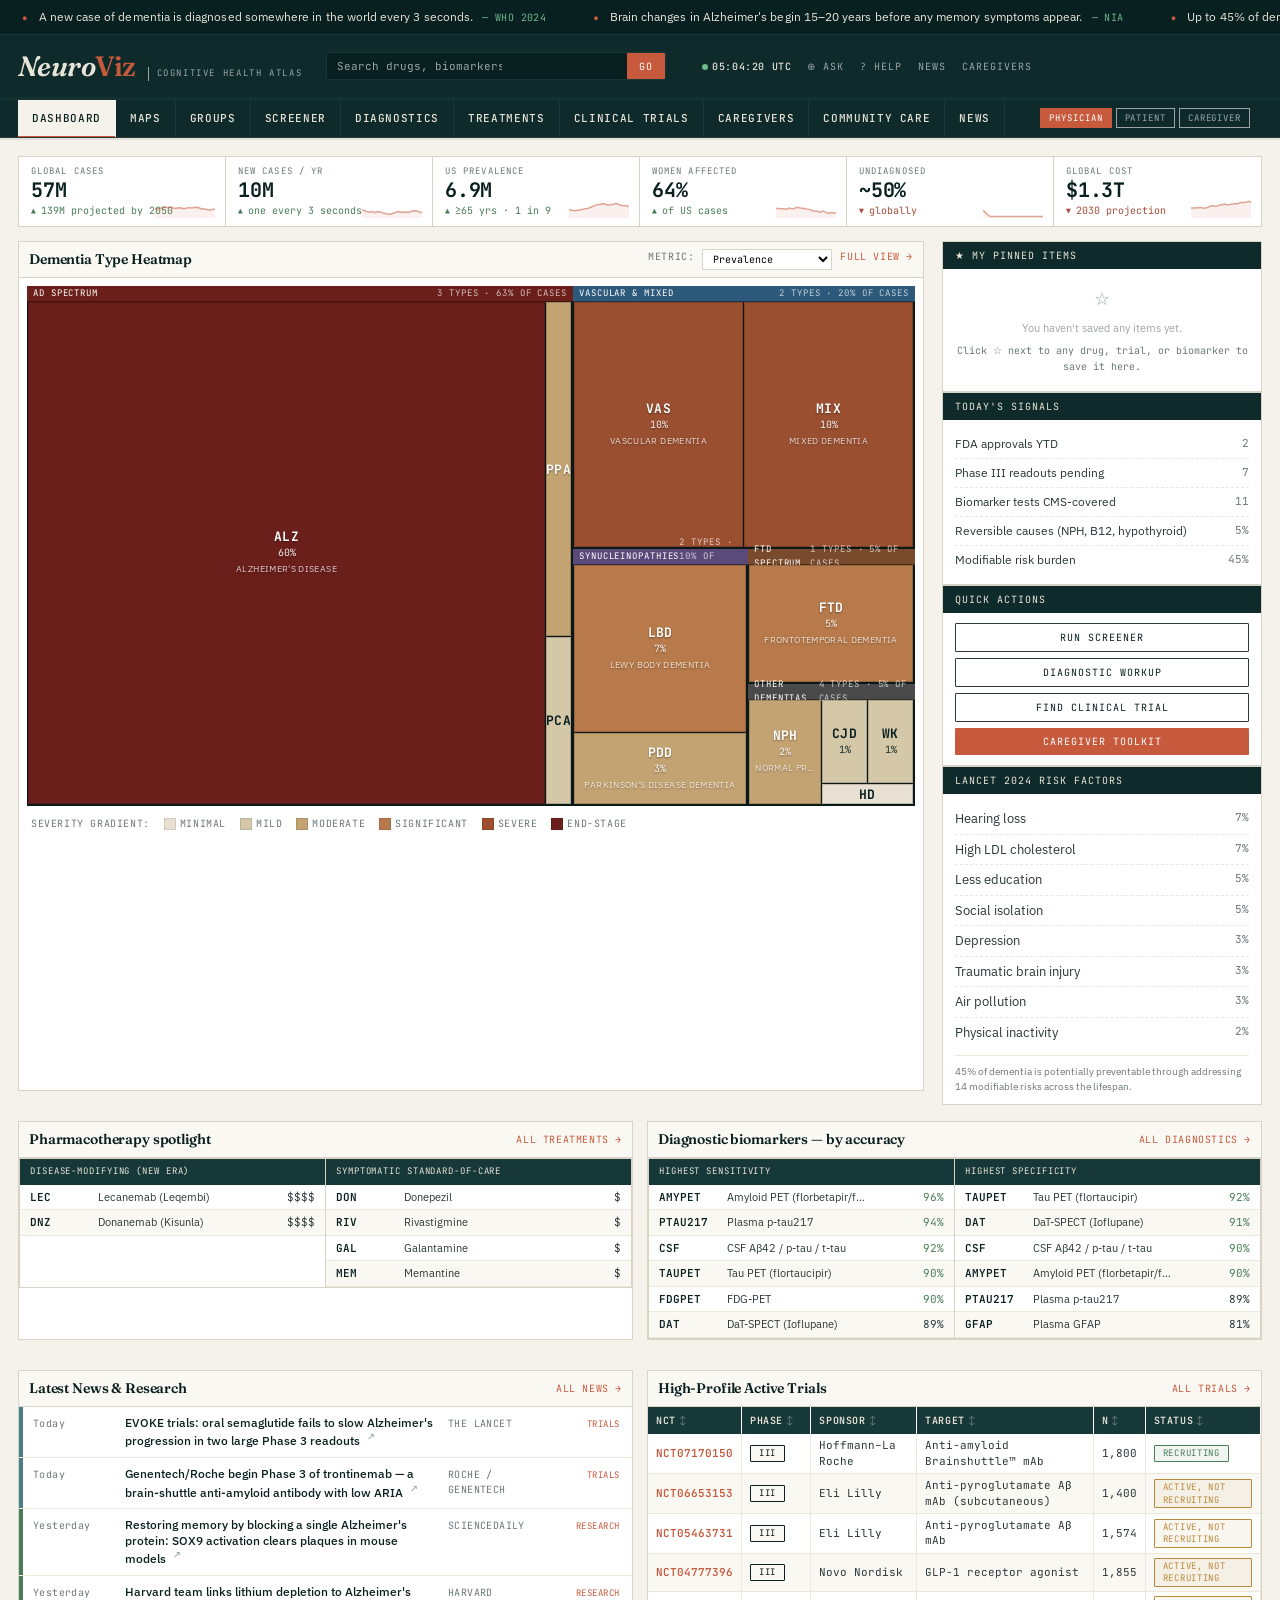
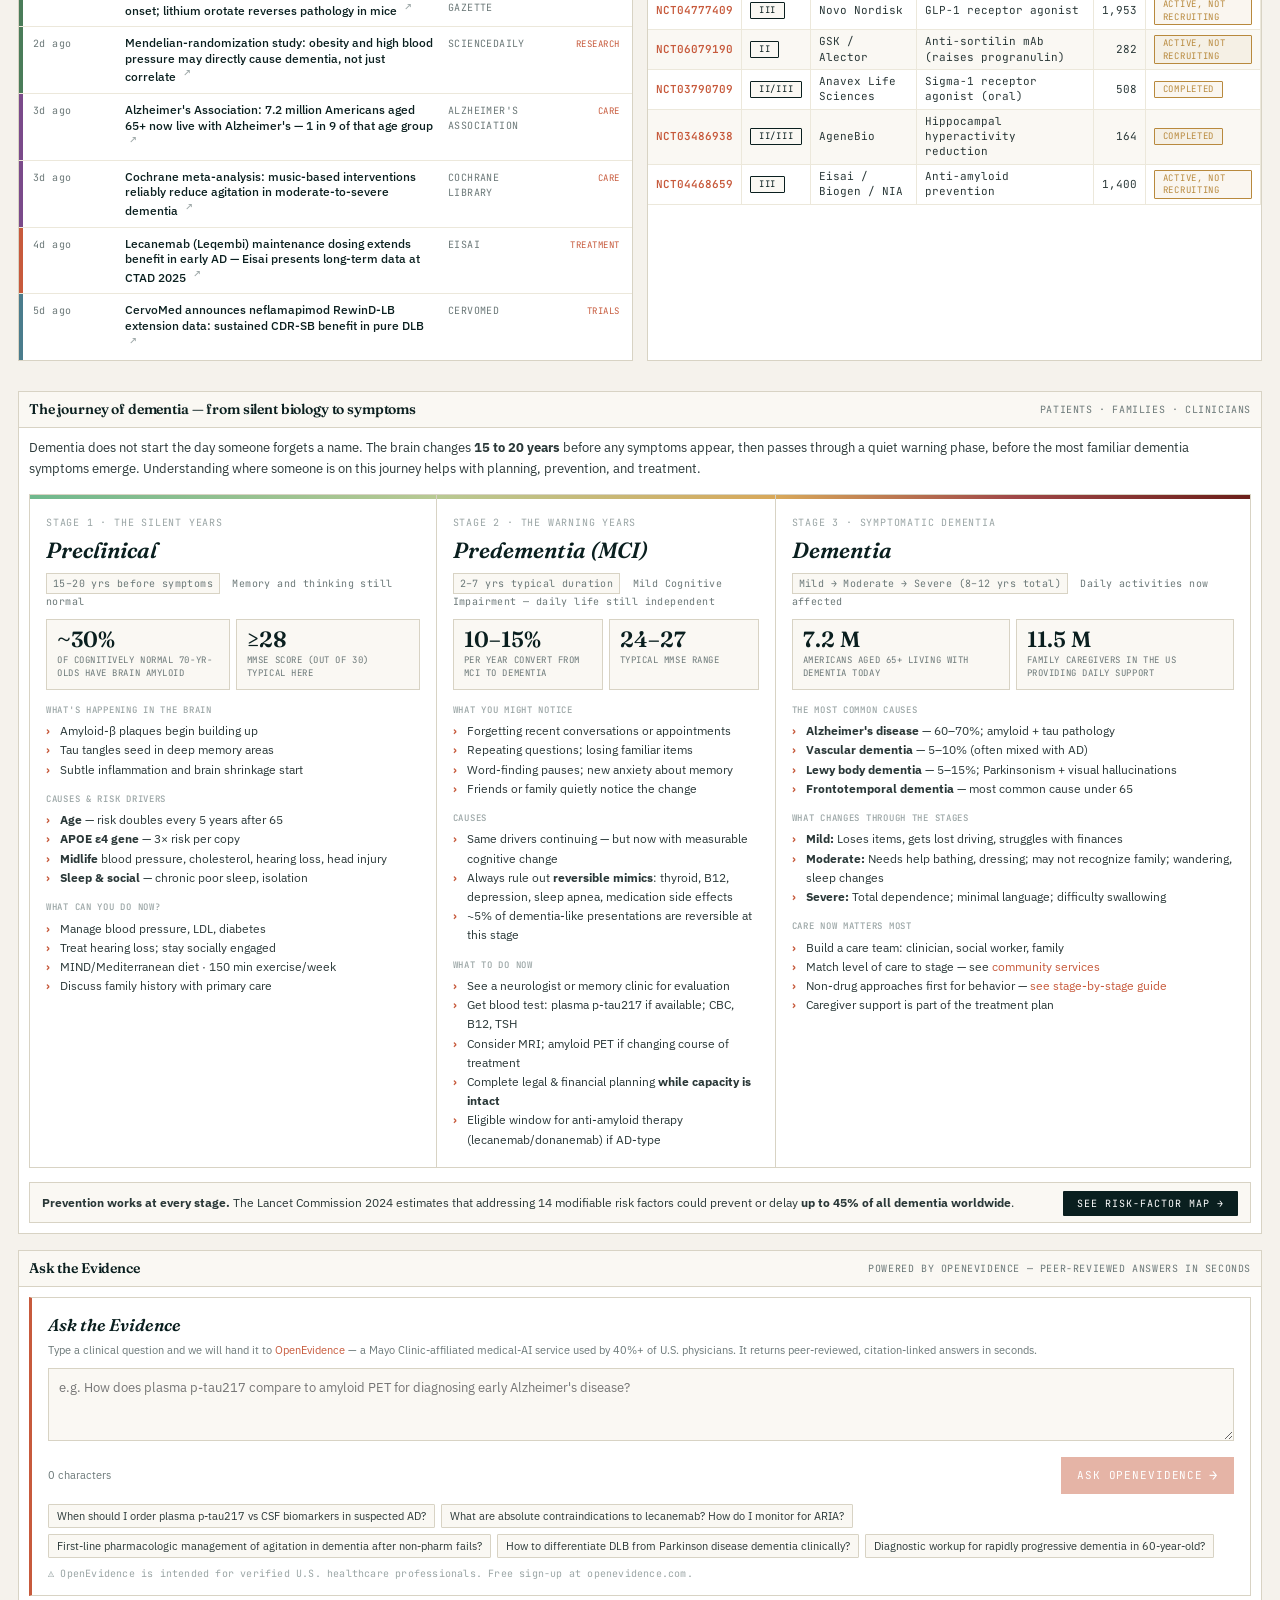
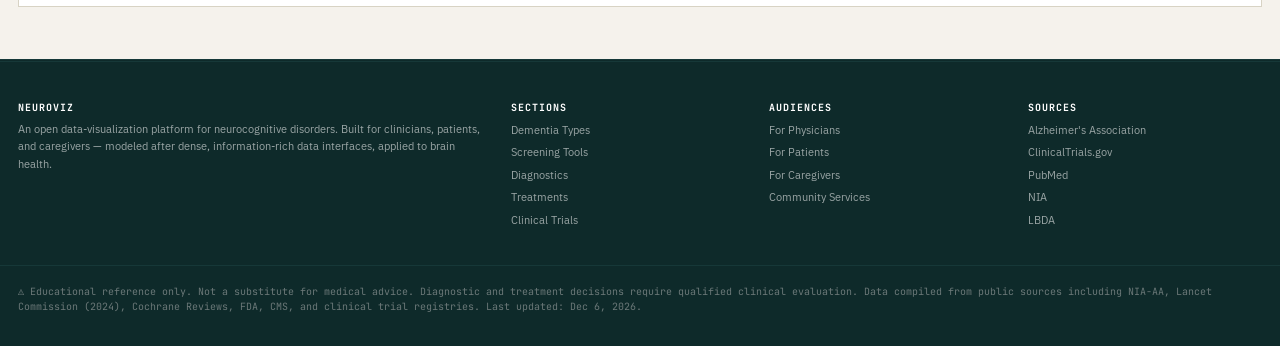
==== commit 31cca6d1: "Remove all references to Finviz and the financial world Renames + label changes throughout the codeb" ====
--- a/index.html
+++ b/index.html
@@ -3,8 +3,8 @@
 <head>
   <meta charset="UTF-8" />
   <meta name="viewport" content="width=device-width, initial-scale=1.0" />
-  <title>NeuroViz — Cognitive Health Terminal</title>
-  <meta name="description" content="Data-visualization terminal for neurocognitive disorders. For physicians, patients, and caregivers." />
+  <title>NeuroViz — Cognitive Health Atlas</title>
+  <meta name="description" content="Data-visualization atlas for neurocognitive disorders. For physicians, patients, and caregivers." />
   <link rel="stylesheet" href="css/styles.css" />
 </head>
 <body>
@@ -47,7 +47,7 @@
       <!-- Sidebar: signals & quick actions -->
       <div>
         <div class="aside-panel">
-          <div class="ap-head">★ My Watchlist</div>
+          <div class="ap-head">★ My Pinned Items</div>
           <div id="watchlistBox"></div>
         </div>
 
@@ -86,21 +86,21 @@
       </div>
     </div>
 
-    <!-- Movers row: Finviz-style top-of-attention list -->
+    <!-- Spotlight row: top-of-attention treatments and biomarkers -->
     <div class="grid-2 mt-16">
       <div class="panel">
         <div class="panel-head">
           <h2>Pharmacotherapy spotlight</h2>
           <div class="panel-actions"><a href="treatments.html">ALL TREATMENTS →</a></div>
         </div>
-        <div class="movers">
-          <div class="movers-col">
-            <div class="movers-head">DISEASE-MODIFYING (NEW ERA)</div>
-            <div id="moversDMT"></div>
-          </div>
-          <div class="movers-col">
-            <div class="movers-head">SYMPTOMATIC STANDARD-OF-CARE</div>
-            <div id="moversStd"></div>
+        <div class="spotlight">
+          <div class="spotlight-col">
+            <div class="spotlight-head">DISEASE-MODIFYING (NEW ERA)</div>
+            <div id="spotDMT"></div>
+          </div>
+          <div class="spotlight-col">
+            <div class="spotlight-head">SYMPTOMATIC STANDARD-OF-CARE</div>
+            <div id="spotStd"></div>
           </div>
         </div>
       </div>
@@ -110,14 +110,14 @@
           <h2>Diagnostic biomarkers — by accuracy</h2>
           <div class="panel-actions"><a href="diagnosis.html">ALL DIAGNOSTICS →</a></div>
         </div>
-        <div class="movers">
-          <div class="movers-col">
-            <div class="movers-head">HIGHEST SENSITIVITY</div>
-            <div id="moversSens"></div>
-          </div>
-          <div class="movers-col">
-            <div class="movers-head">HIGHEST SPECIFICITY</div>
-            <div id="moversSpec"></div>
+        <div class="spotlight">
+          <div class="spotlight-col">
+            <div class="spotlight-head">HIGHEST SENSITIVITY</div>
+            <div id="spotSens"></div>
+          </div>
+          <div class="spotlight-col">
+            <div class="spotlight-head">HIGHEST SPECIFICITY</div>
+            <div id="spotSpec"></div>
           </div>
         </div>
       </div>
@@ -371,18 +371,18 @@
     document.getElementById('heatmapMetric').addEventListener('change', renderHM);
     window.addEventListener('resize', () => { clearTimeout(window._hmT); window._hmT = setTimeout(renderHM, 150); });
 
-    // ---- Movers panels
+    // ---- Spotlight panels (top treatments / top diagnostics)
     const dmt = NV_DATA.treatmentsPharm.filter(d => /Anti-amyloid/i.test(d.class));
     const std = NV_DATA.treatmentsPharm.filter(d => /Cholinesterase|NMDA/i.test(d.class));
-    const moverHTML = (rows, valKey, fmt) => rows.slice(0, 6).map(r => `
-      <div class="mover-row">
+    const spotlightHTML = (rows, valKey, fmt) => rows.slice(0, 6).map(r => `
+      <div class="spotlight-row">
         <span class="m-code">${r.id}</span>
         <span class="m-name">${r.name}</span>
         <span class="m-val">${fmt(r)}</span>
       </div>
     `).join('');
-    document.getElementById('moversDMT').innerHTML = moverHTML(dmt, 'cost', r => r.cost);
-    document.getElementById('moversStd').innerHTML = moverHTML(std, 'cost', r => r.cost);
+    document.getElementById('spotDMT').innerHTML = spotlightHTML(dmt, 'cost', r => r.cost);
+    document.getElementById('spotStd').innerHTML = spotlightHTML(std, 'cost', r => r.cost);
 
     const sensRanked = NV_DATA.diagnostics
       .filter(d => typeof d.sensitivity === 'number')
@@ -391,14 +391,14 @@
       .filter(d => typeof d.specificity === 'number')
       .sort((a, b) => b.specificity - a.specificity);
     const dxColor = v => v >= 90 ? 'up' : (v >= 75 ? '' : 'down');
-    document.getElementById('moversSens').innerHTML = sensRanked.slice(0, 6).map(d => `
-      <div class="mover-row">
+    document.getElementById('spotSens').innerHTML = sensRanked.slice(0, 6).map(d => `
+      <div class="spotlight-row">
         <span class="m-code">${d.id}</span>
         <span class="m-name">${d.name}</span>
         <span class="m-val ${dxColor(d.sensitivity)}">${d.sensitivity}%</span>
       </div>`).join('');
-    document.getElementById('moversSpec').innerHTML = specRanked.slice(0, 6).map(d => `
-      <div class="mover-row">
+    document.getElementById('spotSpec').innerHTML = specRanked.slice(0, 6).map(d => `
+      <div class="spotlight-row">
         <span class="m-code">${d.id}</span>
         <span class="m-name">${d.name}</span>
         <span class="m-val ${dxColor(d.specificity)}">${d.specificity}%</span>
@@ -436,7 +436,7 @@
       </tr>
     `).join('');
 
-    // ---- Watchlist sidebar
+    // ---- Pinned items sidebar
     if (window.NV_WL) NV_WL.renderInto(document.getElementById('watchlistBox'));
     window.addEventListener('nv-watchlist-change', () => {
       if (window.NV_WL) NV_WL.renderInto(document.getElementById('watchlistBox'));
--- a/css/styles.css
+++ b/css/styles.css
@@ -74,7 +74,7 @@
 a:hover { text-decoration: underline; text-underline-offset: 2px; }
 
 /* ============================================
-   TICKER BAR — top live data strip (full-sentence facts)
+   FACT BAR — scrolling top strip with full-sentence facts
    ============================================ */
 .ticker {
   background: var(--bg-rail-deep);
@@ -203,7 +203,7 @@
 .user-rail a:hover { color: var(--accent); text-decoration: none; }
 
 /* ============================================
-   PRIMARY NAV — Finviz-style tabs
+   PRIMARY NAV — top tab strip
    ============================================ */
 .primary-nav {
   background: var(--bg-strip);
@@ -523,7 +523,7 @@
 }
 
 /* ============================================
-   HEATMAP — the iconic Finviz-style visualization
+   HEATMAP — squarified treemap visualization
    ============================================ */
 .heatmap-controls {
   display: flex;
@@ -616,7 +616,7 @@
 .sev-5 { background: var(--sev-5); }
 
 /* ============================================
-   DATA TABLE — Finviz screener style
+   DATA TABLE — dense screener-style
    ============================================ */
 .data-table {
   width: 100%;
@@ -1086,7 +1086,7 @@
 
 
 /* ============================================
-   FINVIZ-STYLE UPGRADES (added after build review)
+   DENSITY UPGRADES (added after build review)
    ============================================ */
 
 /* --- Sticky chrome: ticker + masthead + primary nav stay visible on scroll --- */
@@ -1173,13 +1173,13 @@
   color: var(--accent);
 }
 
-/* --- Tighter universal density (Finviz vibe) --- */
+/* --- Tighter universal density --- */
 .data-table tbody td { padding: 4px 8px; font-size: 11px; line-height: 1.4; }
 .data-table thead th { padding: 6px 8px; }
 .panel-body { padding: 10px; }
 .panel-head { padding: 7px 10px; }
 
-/* --- Finviz-style stat cells: bold mono numbers, compact deltas --- */
+/* --- Stat cells: bold mono numbers, compact change indicators --- */
 .stat-cell {
   padding: 8px 12px;
   border-right: 1px solid var(--rule);
@@ -1337,16 +1337,16 @@
 .num-mid    { color: var(--signal-watch);    font-weight: 600; }
 .num-bad    { color: var(--signal-concern);  font-weight: 600; }
 
-/* --- Movers panel (top dashboard) --- */
-.movers {
+/* --- Spotlight panel (top dashboard) --- */
+.spotlight {
   display: grid;
   grid-template-columns: 1fr 1fr;
   gap: 1px;
   background: var(--rule);
   border: 1px solid var(--rule);
 }
-.movers-col { background: var(--bg-paper); }
-.movers-head {
+.spotlight-col { background: var(--bg-paper); }
+.spotlight-head {
   padding: 6px 10px;
   font-family: var(--font-mono);
   font-size: 9px;
@@ -1355,7 +1355,7 @@
   color: var(--ink-inverse);
   background: var(--bg-strip);
 }
-.mover-row {
+.spotlight-row {
   display: grid;
   grid-template-columns: 60px 1fr 70px;
   gap: 8px;
@@ -1365,9 +1365,9 @@
   border-bottom: 1px solid var(--rule-soft);
   align-items: center;
 }
-.mover-row:nth-child(even) { background: var(--bg-cell); }
-.mover-row .m-code { color: var(--ink-primary); font-weight: 600; }
-.mover-row .m-name {
+.spotlight-row:nth-child(even) { background: var(--bg-cell); }
+.spotlight-row .m-code { color: var(--ink-primary); font-weight: 600; }
+.spotlight-row .m-name {
   color: var(--ink-body);
   white-space: nowrap;
   overflow: hidden;
@@ -1375,9 +1375,9 @@
   font-family: var(--font-body);
   font-size: 11px;
 }
-.mover-row .m-val { text-align: right; }
-.mover-row .m-val.up   { color: var(--signal-positive); }
-.mover-row .m-val.down { color: var(--signal-concern); }
+.spotlight-row .m-val { text-align: right; }
+.spotlight-row .m-val.up   { color: var(--signal-positive); }
+.spotlight-row .m-val.down { color: var(--signal-concern); }
 
 /* --- Mini sparkline area for stats --- */
 .spark-svg { display: block; }
@@ -1387,7 +1387,7 @@
 
 
 /* ============================================
-   FINVIZ POLISH PASS — Value coding, watchlist, audience-aware
+   POLISH PASS — value coding, pin items, audience-aware
    ============================================ */
 
 /* --- Value-coded numbers (sens/spec, prevalence, evidence) --- */
@@ -1403,7 +1403,7 @@
 .cost-3 { color: #b8893d; font-weight: 600; }
 .cost-4 { color: #a44d3a; font-weight: 600; }
 
-/* --- Watchlist pin star --- */
+/* --- Pin star (saved items) --- */
 .pin-star {
   display: inline-block;
   width: 14px; height: 14px;
@@ -1422,7 +1422,7 @@
 .pin-star::before { content: '☆'; }
 .pin-star.is-pinned::before { content: '★'; }
 
-/* Watchlist panel on dashboard */
+/* Pinned items panel on dashboard */
 .watchlist-empty {
   padding: 16px 12px;
   text-align: center;
@@ -1511,15 +1511,15 @@
 }
 @keyframes pulse-dot { 0%,100% { opacity:1 } 50% { opacity:0.3 } }
 
-/* --- Movers w/ inline bars --- */
-.mover-row.with-bar { grid-template-columns: 50px 1fr 50px 60px; }
-.mover-row .m-bar {
+/* --- Spotlight rows w/ inline bars --- */
+.spotlight-row.with-bar { grid-template-columns: 50px 1fr 50px 60px; }
+.spotlight-row .m-bar {
   height: 6px;
   background: var(--bg-cell);
   border: 1px solid var(--rule-soft);
   position: relative;
 }
-.mover-row .m-bar > span {
+.spotlight-row .m-bar > span {
   display: block;
   height: 100%;
   background: var(--accent);
@@ -1570,7 +1570,7 @@
   font-family: var(--font-mono);
 }
 
-/* --- Dense type-table for groups page (Finviz-style) --- */
+/* --- Dense type-table for groups page --- */
 .dt-types-row td.dt-name { font-family: var(--font-display); font-style: italic; font-weight: 500; color: var(--ink-primary); }
 .dt-types-row td.dt-features { font-size: 11px; color: var(--ink-muted); white-space: nowrap; overflow: hidden; text-overflow: ellipsis; max-width: 320px; }
 .dt-types-row td.dt-stage-bar { width: 100px; }
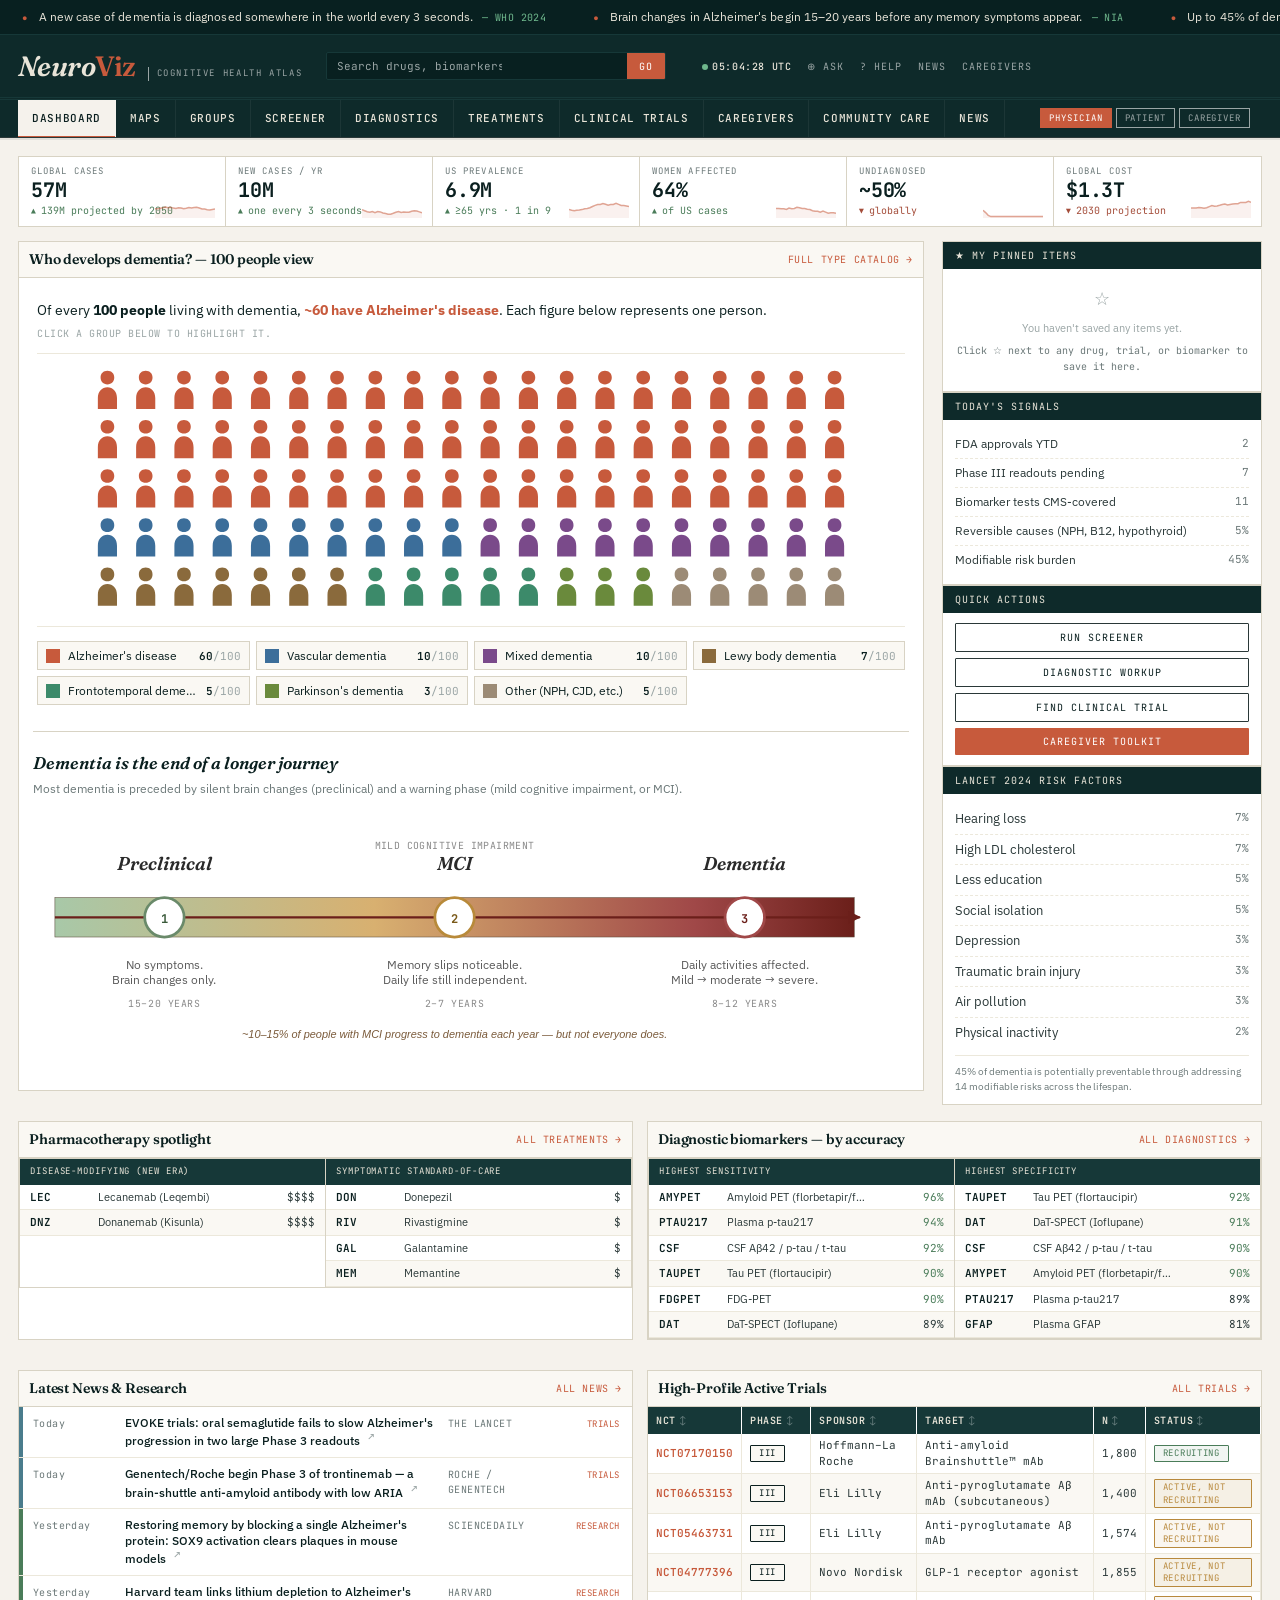
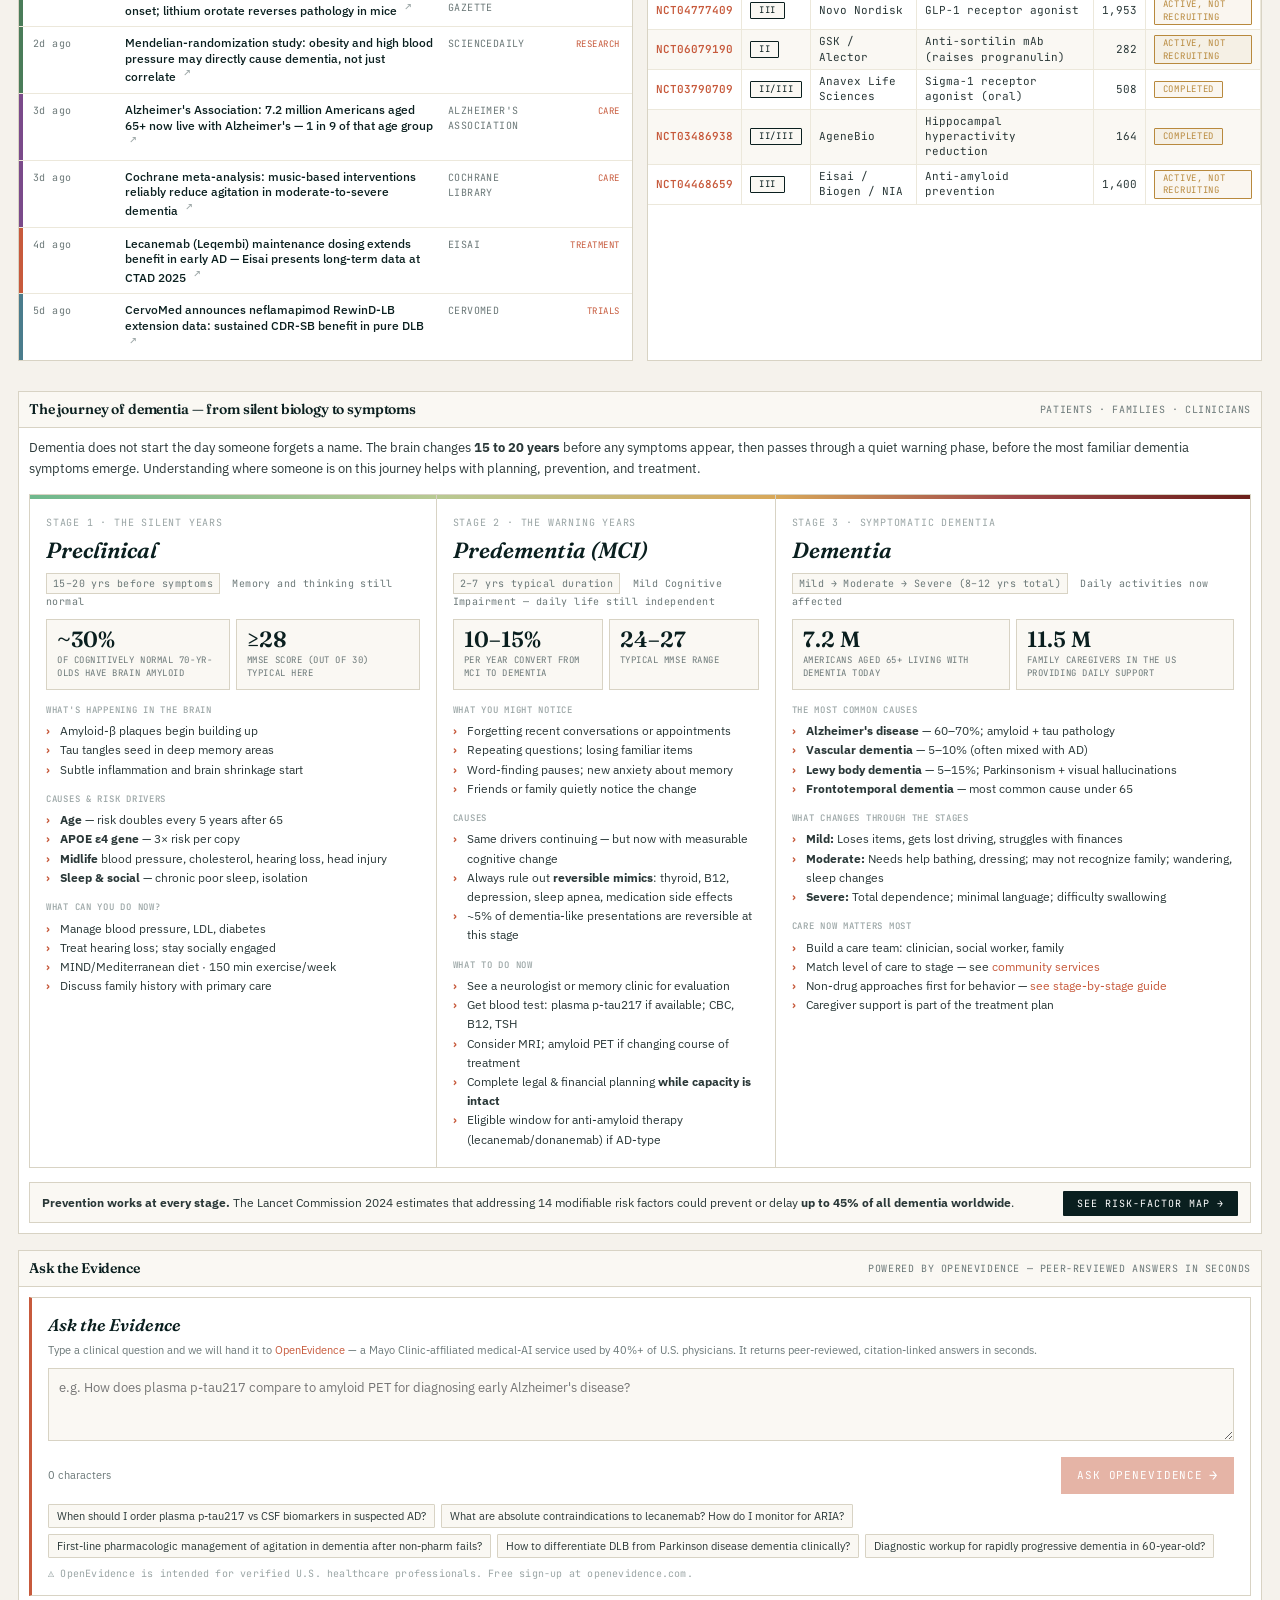
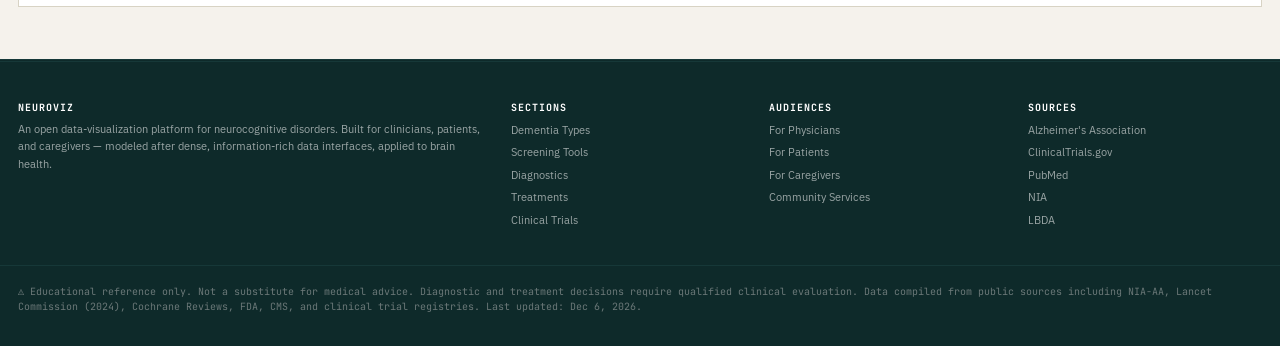
==== commit 33bbd0bd: "Replace heatmap with people-grid pictogram + disease trajectory figure - New js/people-grid.js: 100-" ====
--- a/index.html
+++ b/index.html
@@ -14,32 +14,28 @@
     <!-- Top stat strip -->
     <div class="stat-strip" id="statStrip"></div>
 
-    <!-- Heatmap section -->
+    <!-- People-grid pictogram + disease trajectory -->
     <div class="grid-sidebar">
 
       <div class="panel">
         <div class="panel-head">
-          <h2>Dementia Type Heatmap</h2>
+          <h2>Who develops dementia? — 100 people view</h2>
           <div class="panel-actions">
-            <span class="muted">METRIC:</span>
-            <select id="heatmapMetric" style="border:1px solid var(--rule); background:white; padding:2px 6px; font-family:var(--font-mono); font-size:10px;">
-              <option value="prevalence">Prevalence</option>
-              <option value="severity">Severity / Stage</option>
-              <option value="trials">Active Trials</option>
-            </select>
-            <a href="groups.html">FULL VIEW →</a>
-          </div>
-        </div>
-        <div class="panel-body tight" style="padding:8px;">
-          <div id="heatmap"></div>
-          <div class="legend" style="padding: 10px 4px 4px;">
-            <span>Severity gradient:</span>
-            <span class="legend-item"><span class="swatch" style="background:var(--sev-0)"></span>Minimal</span>
-            <span class="legend-item"><span class="swatch" style="background:var(--sev-1)"></span>Mild</span>
-            <span class="legend-item"><span class="swatch" style="background:var(--sev-2)"></span>Moderate</span>
-            <span class="legend-item"><span class="swatch" style="background:var(--sev-3)"></span>Significant</span>
-            <span class="legend-item"><span class="swatch" style="background:var(--sev-4)"></span>Severe</span>
-            <span class="legend-item"><span class="swatch" style="background:var(--sev-5)"></span>End-stage</span>
+            <a href="groups.html">FULL TYPE CATALOG →</a>
+          </div>
+        </div>
+        <div class="panel-body tight" style="padding:14px;">
+          <div id="peopleGrid"></div>
+
+          <div style="margin-top: 22px; padding-top: 18px; border-top: 1px solid var(--rule);">
+            <h3 style="font-family: var(--font-display); font-size: 17px; font-style: italic;
+                       font-weight: 600; margin: 0 0 4px; color: var(--ink-primary);">
+              Dementia is the end of a longer journey
+            </h3>
+            <div class="muted" style="font-size: 12px; margin-bottom: 12px;">
+              Most dementia is preceded by silent brain changes (preclinical) and a warning phase (mild cognitive impairment, or MCI).
+            </div>
+            <div id="trajectoryFig"></div>
           </div>
         </div>
       </div>
@@ -319,7 +315,8 @@
 
   <script src="data/nv-data.js"></script>
   <script src="js/layout.js"></script>
-  <script src="js/heatmap.js"></script>
+  <script src="js/people-grid.js"></script>
+  <script src="js/trajectory.js"></script>
   <script src="js/sortable.js"></script>
   <script src="js/watchlist.js"></script>
   <script src="js/ask-evidence.js"></script>
@@ -361,15 +358,15 @@
       </div>
     `).join('');
 
-    // ---- Heatmap (treemap; cells link directly to groups.html)
-    const heatmapEl = document.getElementById('heatmap');
-    function renderHM() {
-      const m = document.getElementById('heatmapMetric').value;
-      NV_HEATMAP.render(heatmapEl, { metric: m });
+    // ---- People-grid pictogram + trajectory figure
+    const peopleEl = document.getElementById('peopleGrid');
+    const trajEl = document.getElementById('trajectoryFig');
+    function renderViz() {
+      NV_PEOPLE.render(peopleEl);
+      NV_TRAJECTORY.render(trajEl);
     }
-    renderHM();
-    document.getElementById('heatmapMetric').addEventListener('change', renderHM);
-    window.addEventListener('resize', () => { clearTimeout(window._hmT); window._hmT = setTimeout(renderHM, 150); });
+    renderViz();
+    window.addEventListener('resize', () => { clearTimeout(window._pT); window._pT = setTimeout(renderViz, 150); });
 
     // ---- Spotlight panels (top treatments / top diagnostics)
     const dmt = NV_DATA.treatmentsPharm.filter(d => /Anti-amyloid/i.test(d.class));
--- a/css/styles.css
+++ b/css/styles.css
@@ -1940,3 +1940,86 @@
   width: 100%;
   box-sizing: border-box;
 }
+
+/* ============================================
+   People-grid pictogram (replaces heatmap)
+   ============================================ */
+.people-grid-wrap { padding: 8px 4px 4px; }
+.people-headline {
+  margin-bottom: 14px;
+  padding-bottom: 12px;
+  border-bottom: 1px solid var(--rule-soft);
+}
+.people-headline-text {
+  font-family: var(--font-body);
+  font-size: 14px;
+  line-height: 1.55;
+  color: var(--ink-primary);
+  margin-bottom: 4px;
+}
+.people-headline-meta {
+  font-family: var(--font-mono);
+  font-size: 10px;
+  letter-spacing: 0.05em;
+  color: var(--ink-faint);
+  text-transform: uppercase;
+}
+.people-grid-svg .person { cursor: pointer; }
+.people-grid-svg .person:hover path {
+  filter: drop-shadow(0 0 2px rgba(0,0,0,0.35));
+}
+.people-legend {
+  display: grid;
+  grid-template-columns: repeat(auto-fill, minmax(200px, 1fr));
+  gap: 6px;
+  margin-top: 18px;
+  padding-top: 14px;
+  border-top: 1px solid var(--rule-soft);
+}
+.people-legend-item {
+  display: grid;
+  grid-template-columns: 14px 1fr auto;
+  gap: 8px;
+  align-items: center;
+  padding: 6px 8px;
+  background: var(--bg-cell);
+  border: 1px solid var(--rule);
+  font-family: var(--font-body);
+  font-size: 12px;
+  cursor: pointer;
+  text-align: left;
+}
+.people-legend-item:hover {
+  background: var(--accent-soft);
+  border-color: var(--accent);
+}
+.people-legend-item.is-active {
+  background: var(--accent-soft);
+  border-color: var(--accent);
+  font-weight: 600;
+}
+.people-legend-item .legend-swatch {
+  width: 14px; height: 14px;
+  display: inline-block;
+}
+.people-legend-item .legend-name {
+  color: var(--ink-primary);
+  white-space: nowrap;
+  overflow: hidden;
+  text-overflow: ellipsis;
+}
+.people-legend-item .legend-count {
+  font-family: var(--font-mono);
+  font-size: 11px;
+  font-weight: 600;
+  color: var(--ink-primary);
+}
+.people-legend-item .legend-count .muted {
+  color: var(--ink-faint);
+  font-weight: 400;
+}
+
+/* ============================================
+   Disease trajectory figure
+   ============================================ */
+.trajectory-svg { max-width: 100%; height: auto; }
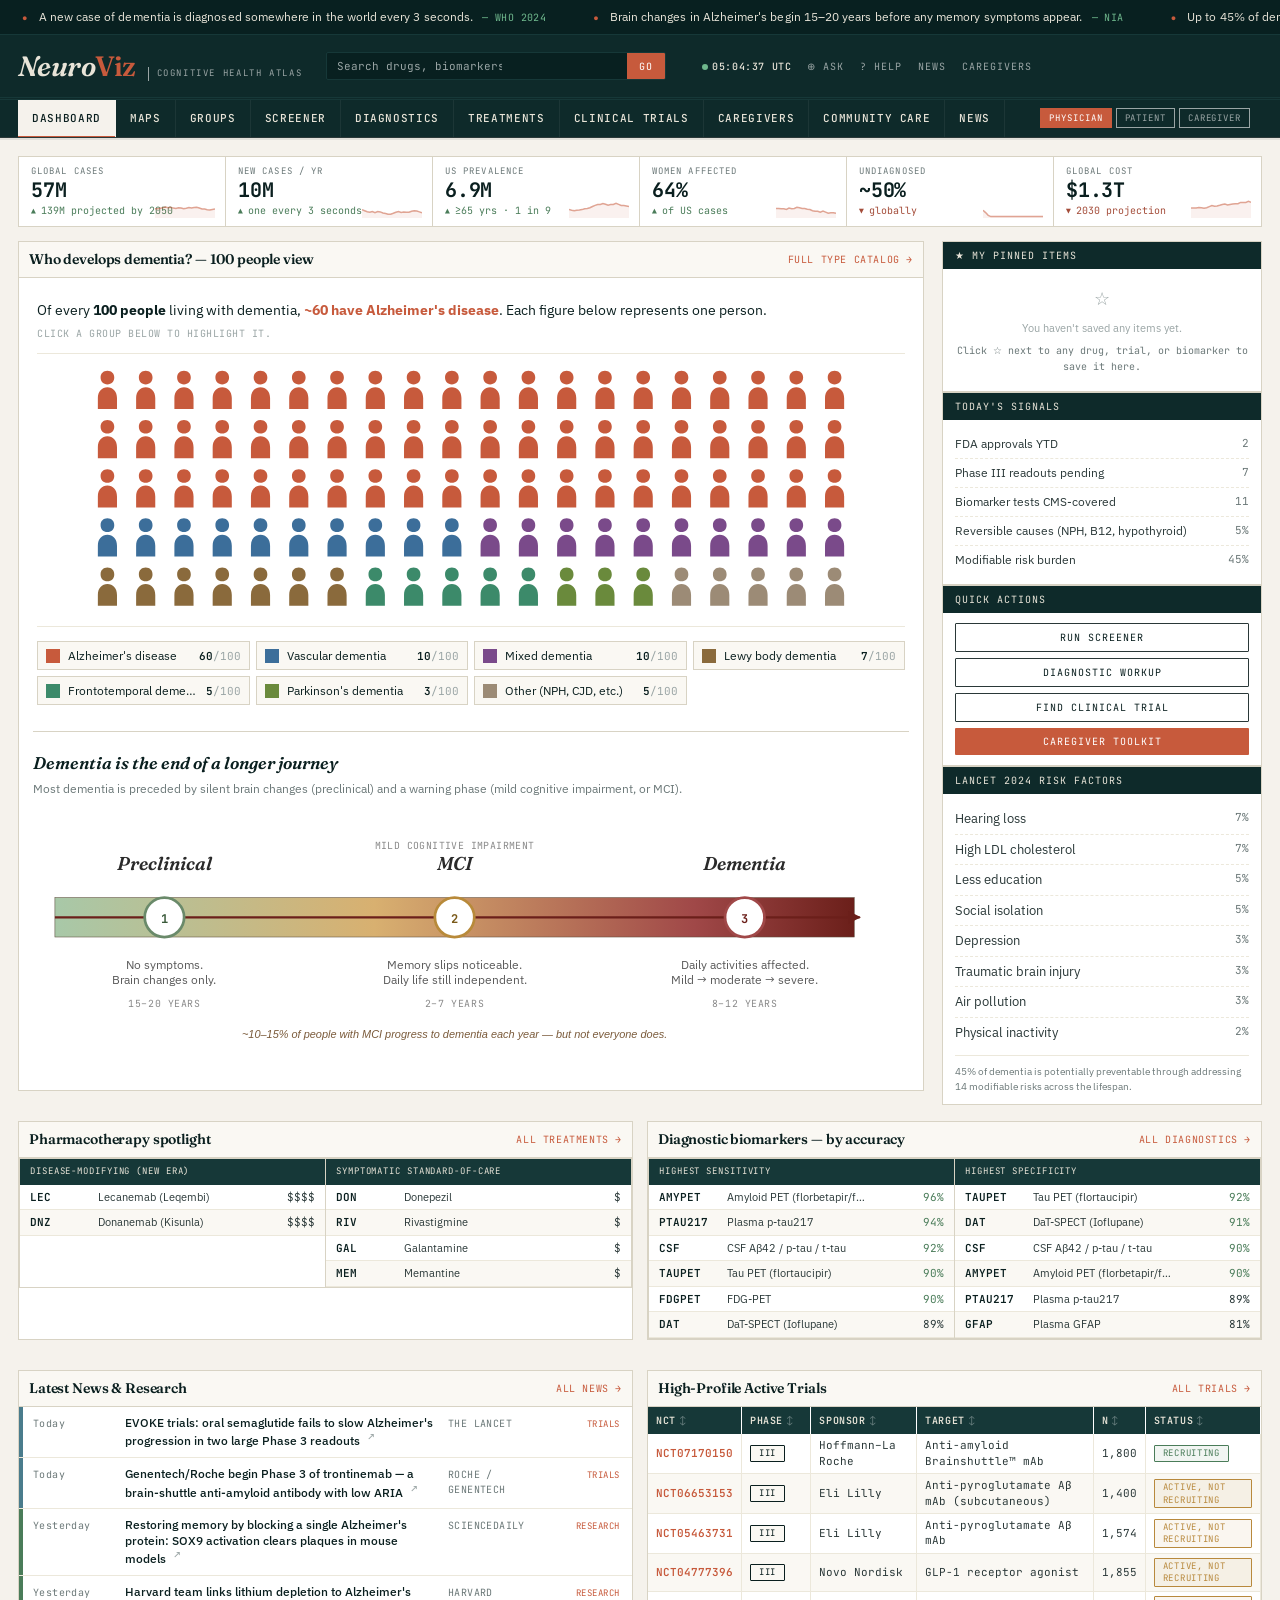
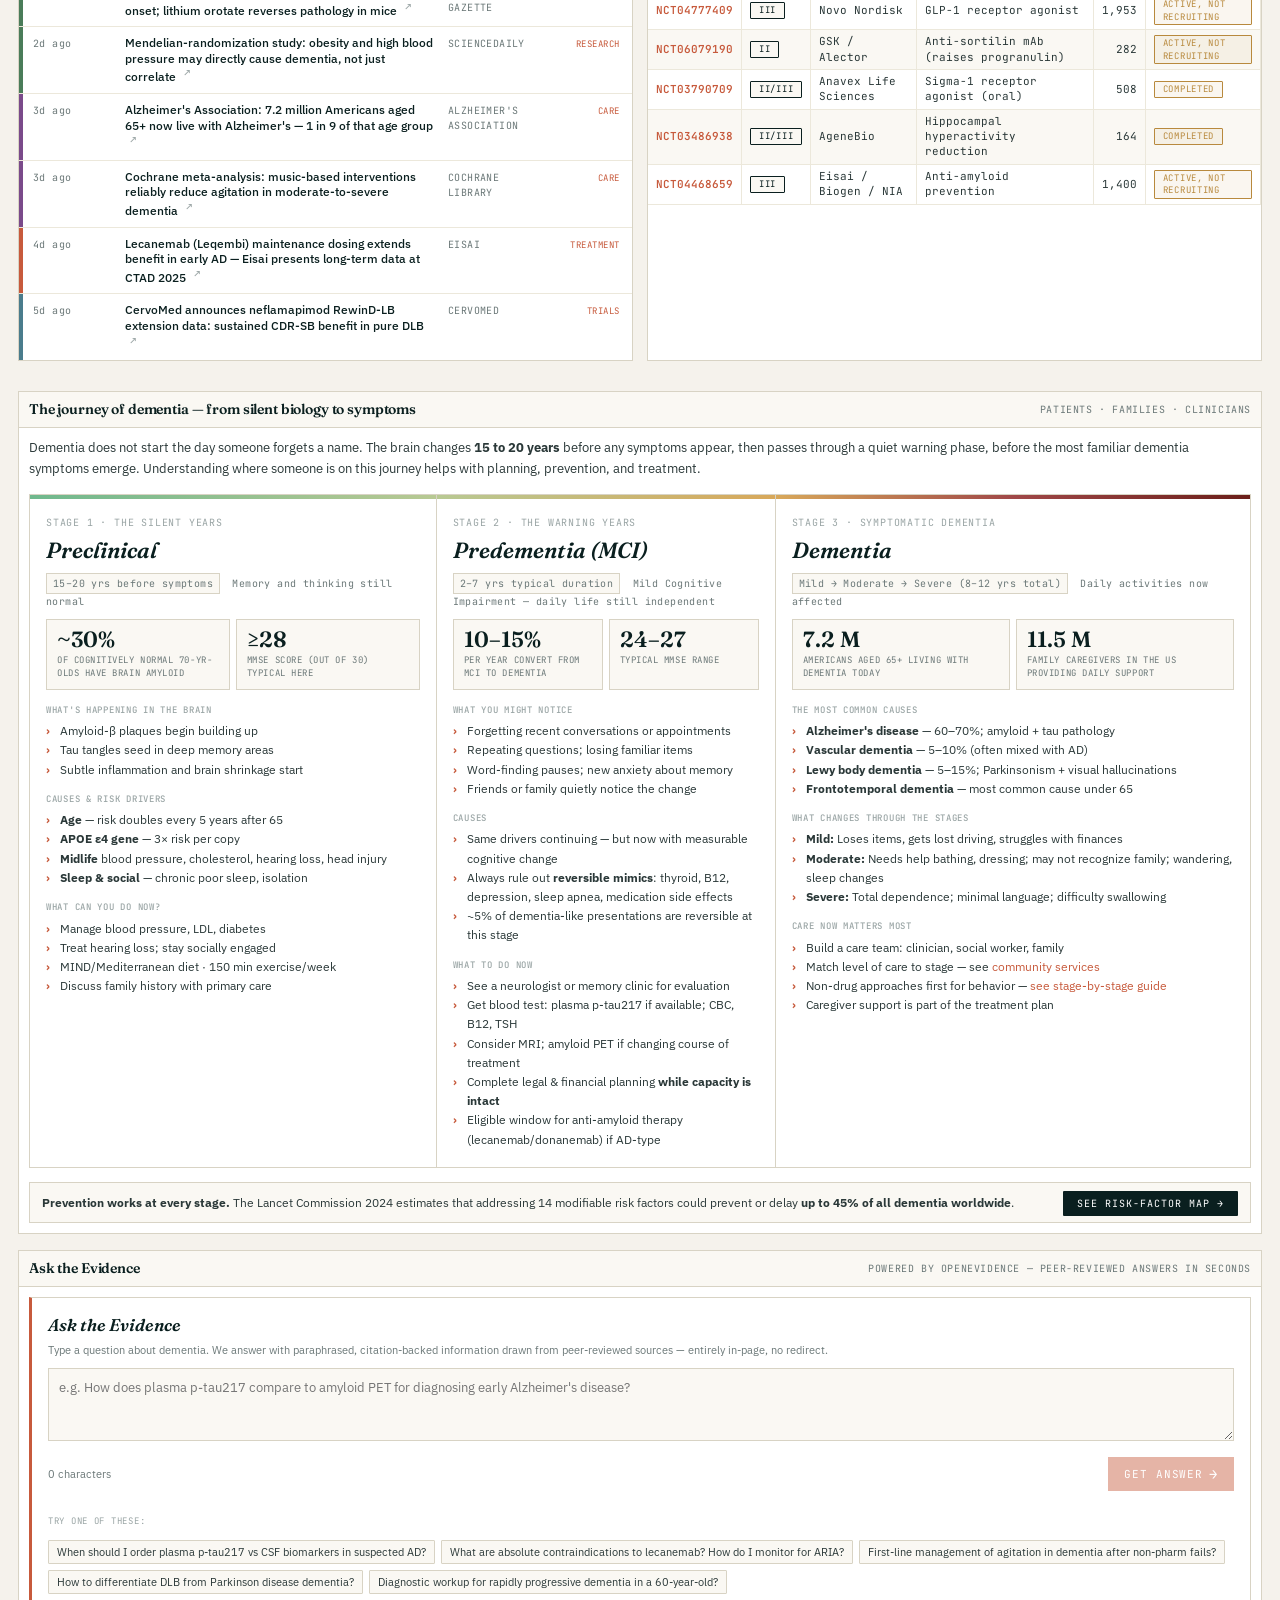
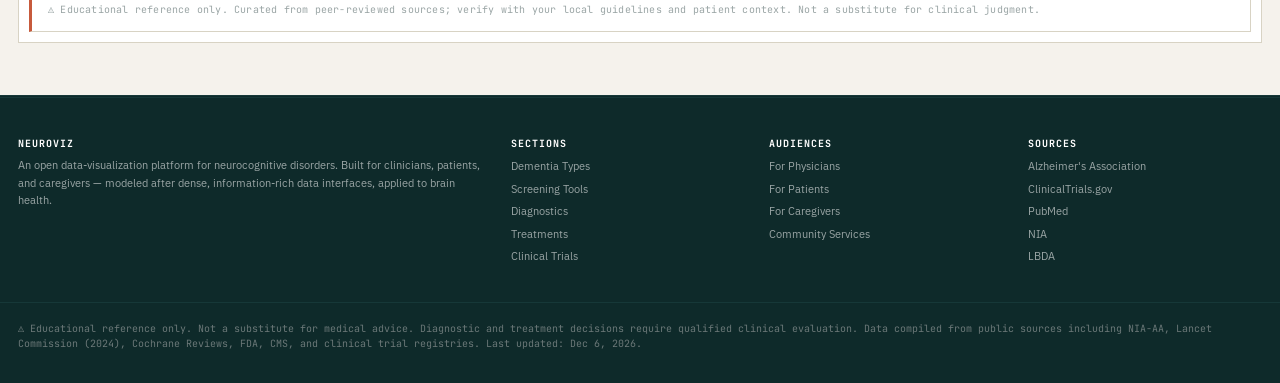
==== commit 1d328c06: "In-page Ask the Evidence answers (no redirect) - New data/nv-evidence.js: curated knowledge base wit" ====
--- a/index.html
+++ b/index.html
@@ -319,6 +319,7 @@
   <script src="js/trajectory.js"></script>
   <script src="js/sortable.js"></script>
   <script src="js/watchlist.js"></script>
+  <script src="data/nv-evidence.js"></script>
   <script src="js/ask-evidence.js"></script>
   <script>
     NV_LAYOUT.mount('home');
--- a/css/styles.css
+++ b/css/styles.css
@@ -2023,3 +2023,117 @@
    Disease trajectory figure
    ============================================ */
 .trajectory-svg { max-width: 100%; height: auto; }
+
+/* ============================================
+   Ask the Evidence — answer cards
+   ============================================ */
+.ask-sugg-label {
+  font-family: var(--font-mono);
+  font-size: 9px;
+  letter-spacing: 0.08em;
+  text-transform: uppercase;
+  color: var(--ink-faint);
+  margin: 14px 0 6px;
+}
+.ask-sugg-list {
+  display: flex;
+  flex-wrap: wrap;
+  gap: 6px;
+}
+
+.ask-answer-zone { margin-top: 16px; }
+.answer-card {
+  background: var(--bg-cell);
+  border: 1px solid var(--rule);
+  border-left: 3px solid var(--accent);
+  padding: 16px 18px;
+  font-family: var(--font-body);
+}
+.answer-fallback { border-left-color: #b88a3a; }
+.answer-head {
+  display: flex;
+  justify-content: space-between;
+  align-items: center;
+  margin-bottom: 10px;
+  padding-bottom: 8px;
+  border-bottom: 1px solid var(--rule-soft);
+}
+.answer-tag {
+  font-family: var(--font-mono);
+  font-size: 10px;
+  letter-spacing: 0.08em;
+  text-transform: uppercase;
+  color: var(--accent-deep);
+  font-weight: 600;
+}
+.answer-fallback .answer-tag { color: #8a6a1a; }
+.answer-conf {
+  font-family: var(--font-mono);
+  font-size: 10px;
+  color: var(--ink-faint);
+}
+.answer-q {
+  font-family: var(--font-display);
+  font-style: italic;
+  font-size: 15px;
+  color: var(--ink-primary);
+  margin-bottom: 10px;
+  line-height: 1.4;
+}
+.answer-body {
+  font-size: 13.5px;
+  line-height: 1.65;
+  color: var(--ink-body);
+}
+.answer-body p { margin: 0 0 10px; }
+.answer-body p:last-child { margin-bottom: 0; }
+.answer-body ul { margin: 6px 0; padding-left: 22px; }
+.answer-body li { margin-bottom: 4px; }
+.answer-body a { color: var(--accent); }
+
+.answer-cites {
+  margin-top: 14px;
+  padding-top: 12px;
+  border-top: 1px solid var(--rule-soft);
+}
+.answer-cites-label,
+.answer-related-label {
+  font-family: var(--font-mono);
+  font-size: 9px;
+  letter-spacing: 0.08em;
+  text-transform: uppercase;
+  color: var(--ink-faint);
+  margin-bottom: 4px;
+}
+.answer-cites ul,
+.answer-related ul {
+  list-style: none;
+  padding: 0;
+  margin: 0;
+}
+.answer-cites li {
+  font-size: 12px;
+  color: var(--ink-body);
+  padding: 3px 0;
+}
+.answer-cites li a { color: var(--accent); }
+.answer-cites .ext-mini { font-size: 10px; color: var(--ink-faint); }
+
+.answer-related {
+  margin-top: 12px;
+  padding-top: 10px;
+  border-top: 1px solid var(--rule-soft);
+}
+.answer-related li { padding: 2px 0; }
+.answer-related-q {
+  background: none;
+  border: none;
+  padding: 0;
+  font-size: 12px;
+  color: var(--accent);
+  cursor: pointer;
+  font-family: var(--font-body);
+  text-align: left;
+  text-decoration: underline;
+}
+.answer-related-q:hover { color: var(--accent-deep); }
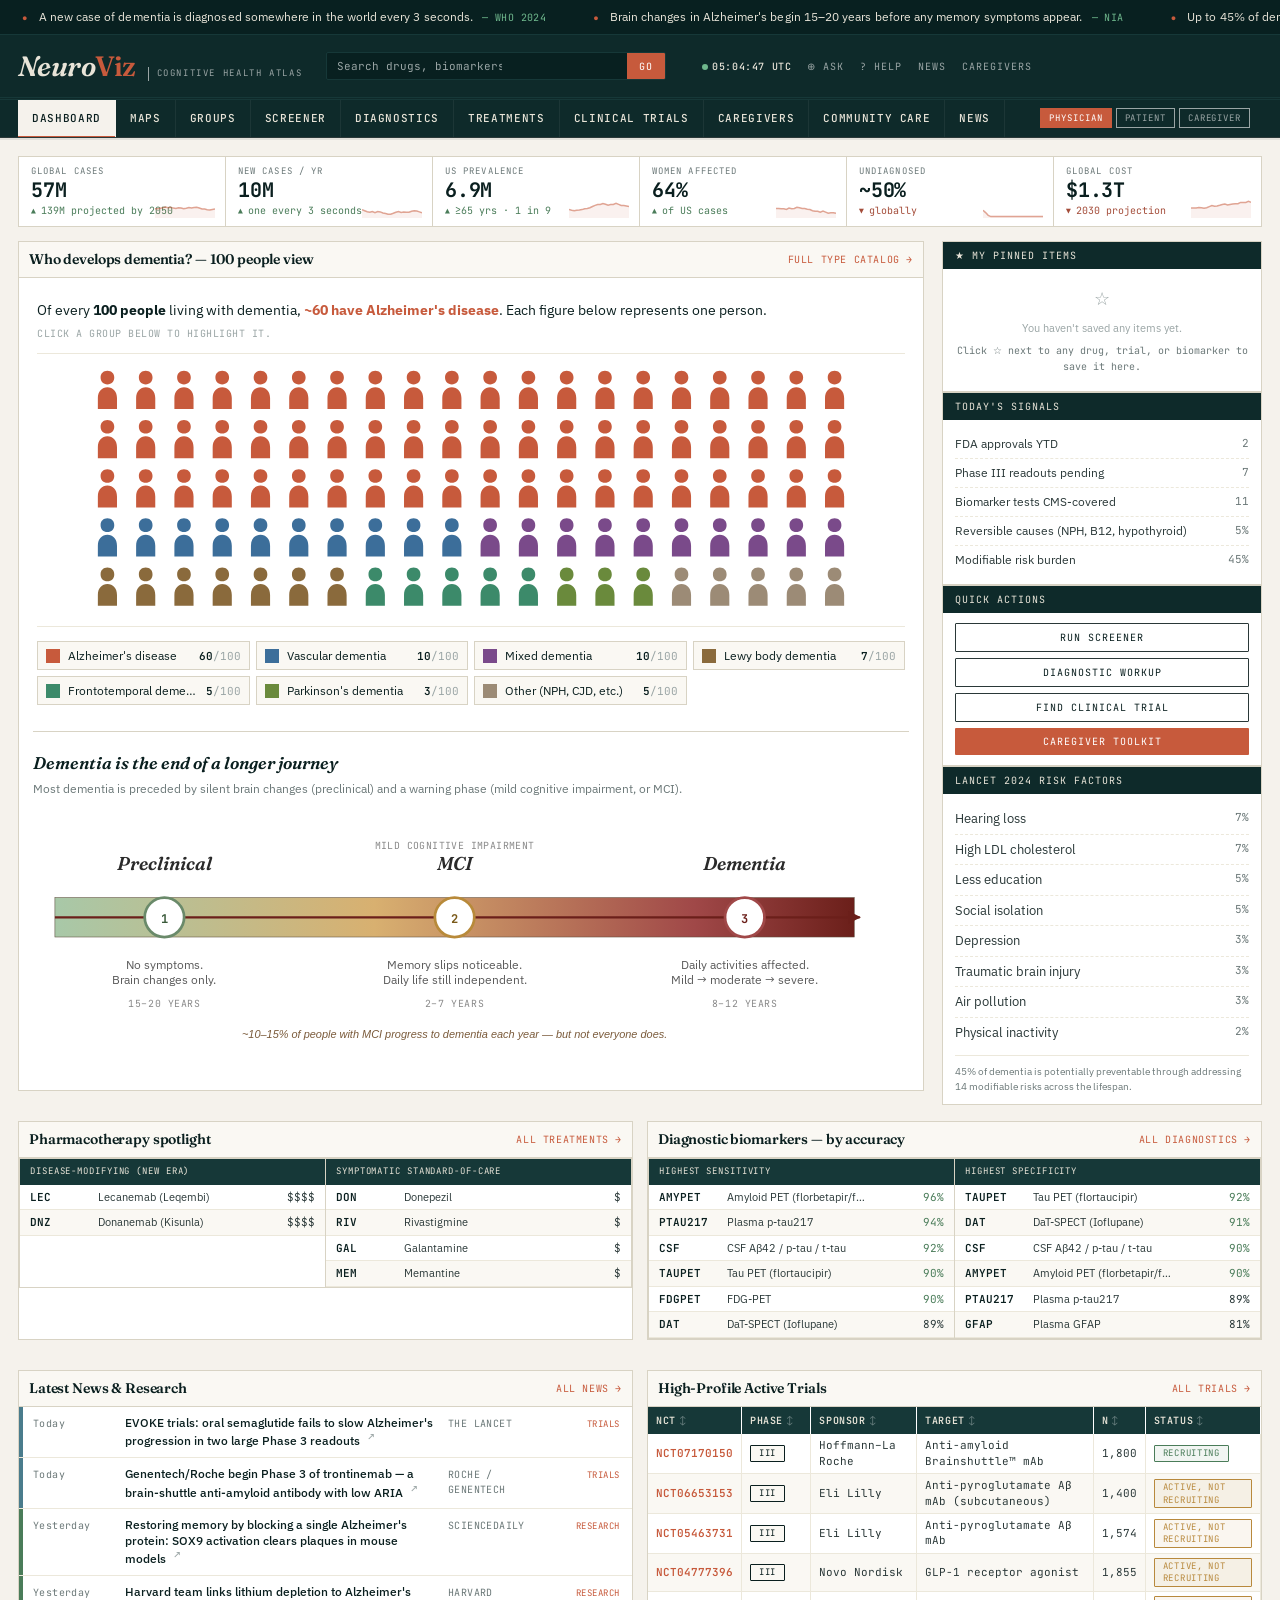
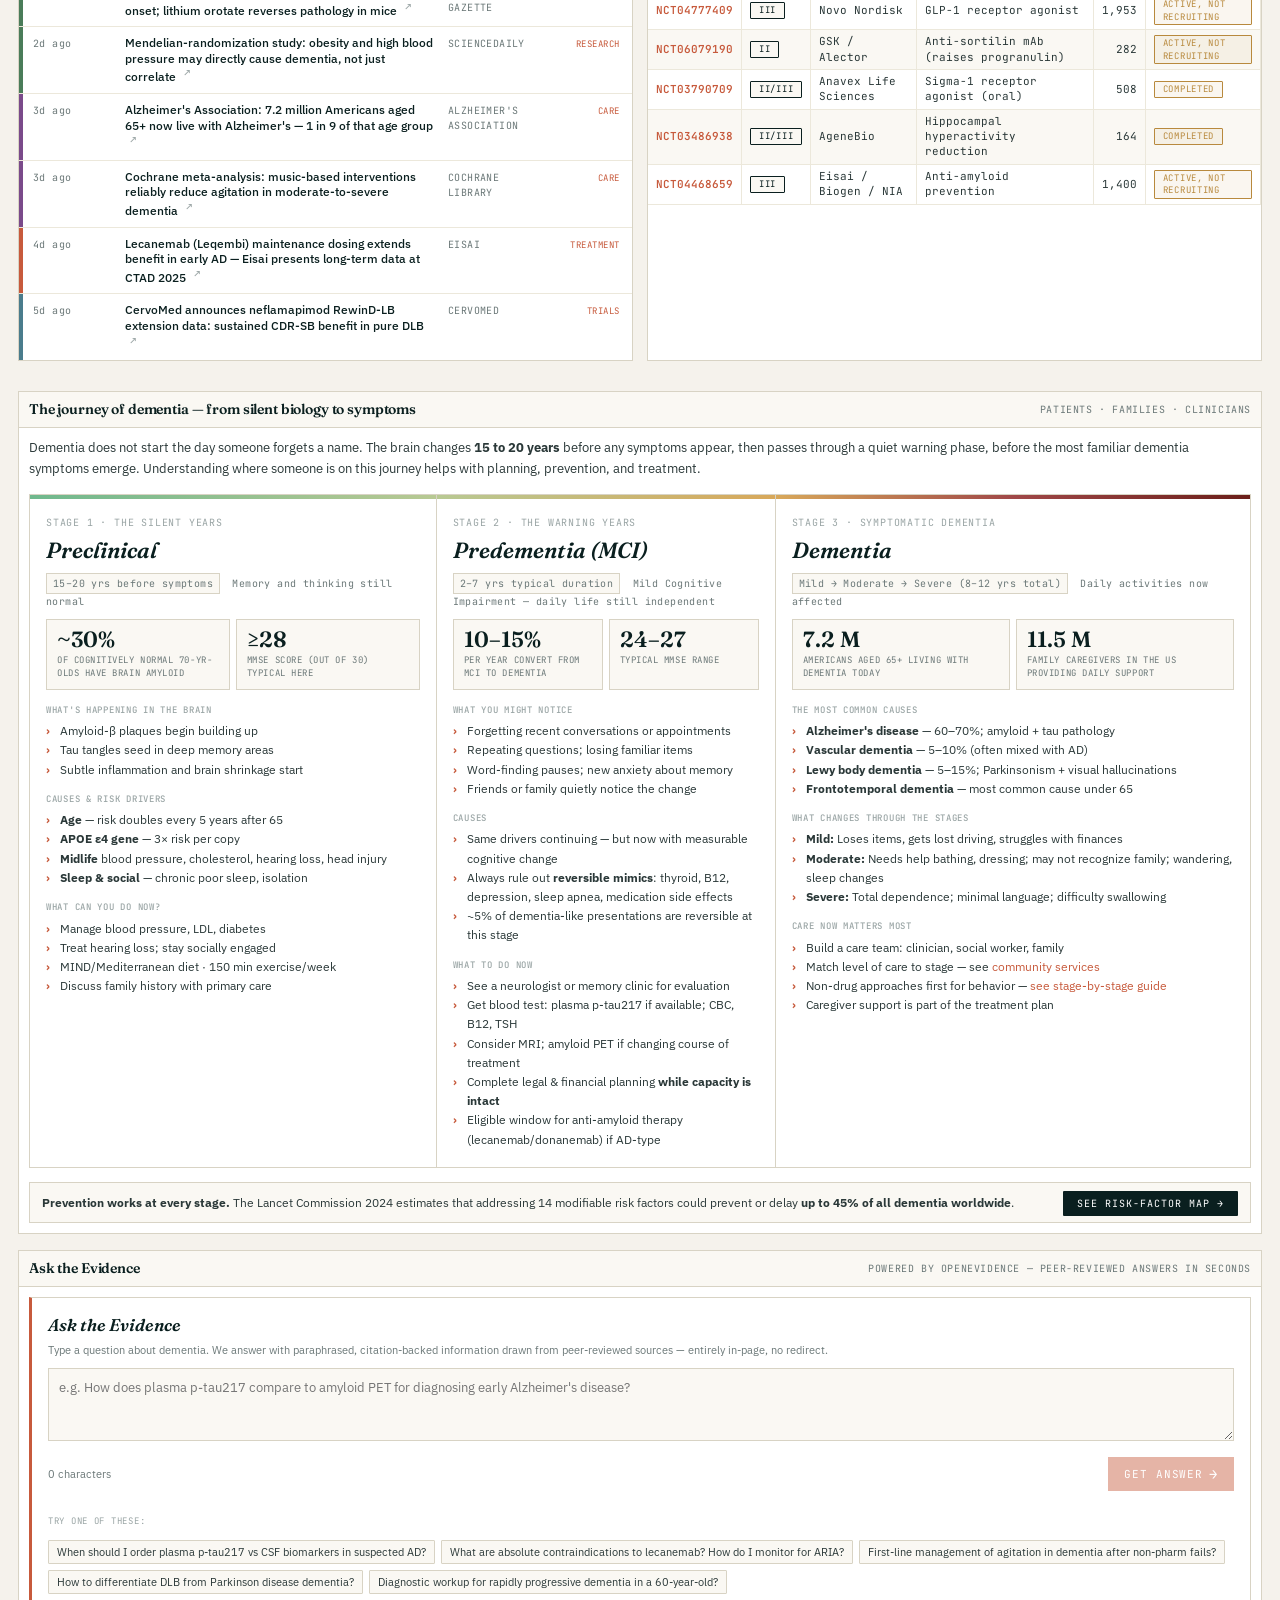
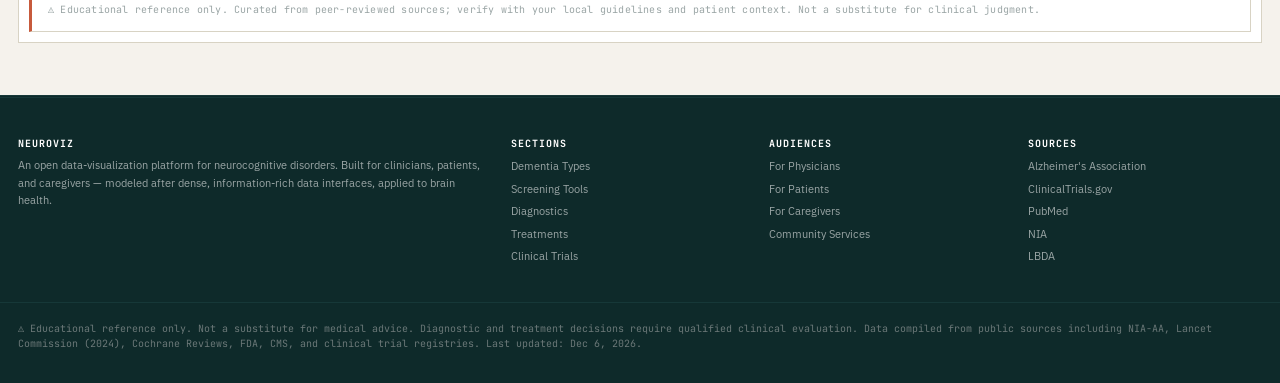
==== commit a0c76155: "Medical-term tooltips + remove stage/severity from groups - New js/medical-terms.js: auto-wraps reco" ====
--- a/index.html
+++ b/index.html
@@ -315,6 +315,7 @@
 
   <script src="data/nv-data.js"></script>
   <script src="js/layout.js"></script>
+  <script src="js/medical-terms.js"></script>
   <script src="js/people-grid.js"></script>
   <script src="js/trajectory.js"></script>
   <script src="js/sortable.js"></script>
--- a/css/styles.css
+++ b/css/styles.css
@@ -2137,3 +2137,48 @@
   text-decoration: underline;
 }
 .answer-related-q:hover { color: var(--accent-deep); }
+
+/* ============================================
+   Medical-term tooltip system
+   ============================================ */
+.nv-term {
+  border-bottom: 1px dotted var(--accent);
+  cursor: help;
+  font-style: normal;
+  color: inherit;
+}
+.nv-term:hover { color: var(--accent-deep); }
+
+.nv-term-tooltip {
+  position: absolute;
+  z-index: 999;
+  width: 320px;
+  background: white;
+  border: 1px solid var(--rule-strong);
+  border-left: 3px solid var(--accent);
+  box-shadow: 0 4px 14px rgba(0,0,0,0.12);
+  padding: 12px 14px;
+  font-family: var(--font-body);
+  font-size: 12.5px;
+  line-height: 1.55;
+  color: var(--ink-primary);
+  pointer-events: none;
+  opacity: 0;
+  transition: opacity 0.12s;
+}
+.nv-term-tooltip.is-visible { opacity: 1; }
+.nv-term-tooltip .nvt-defn { margin-bottom: 8px; }
+.nv-term-tooltip .nvt-ex {
+  font-size: 11.5px;
+  color: var(--ink-muted);
+  padding-top: 6px;
+  border-top: 1px solid var(--rule-soft);
+}
+.nv-term-tooltip .nvt-ex-label {
+  font-family: var(--font-mono);
+  font-size: 9.5px;
+  letter-spacing: 0.05em;
+  text-transform: uppercase;
+  color: var(--ink-faint);
+  font-weight: 500;
+}
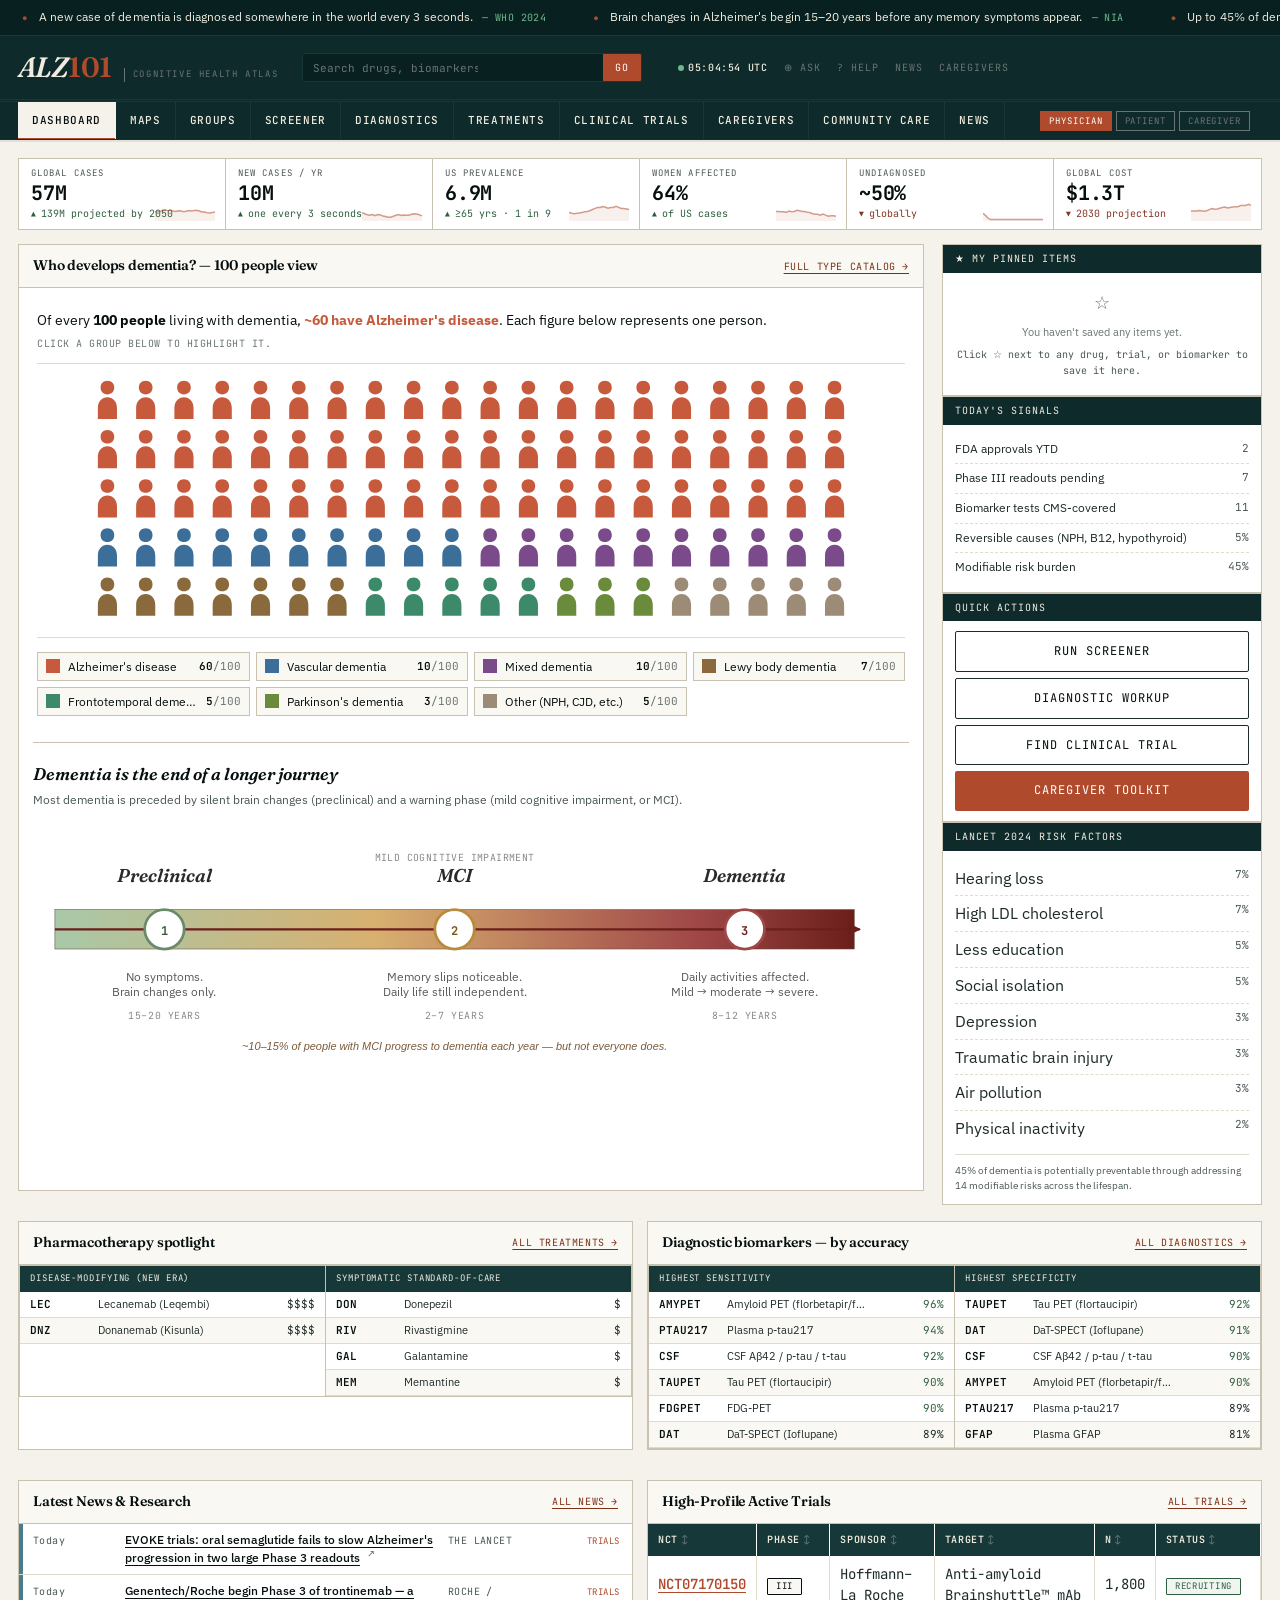
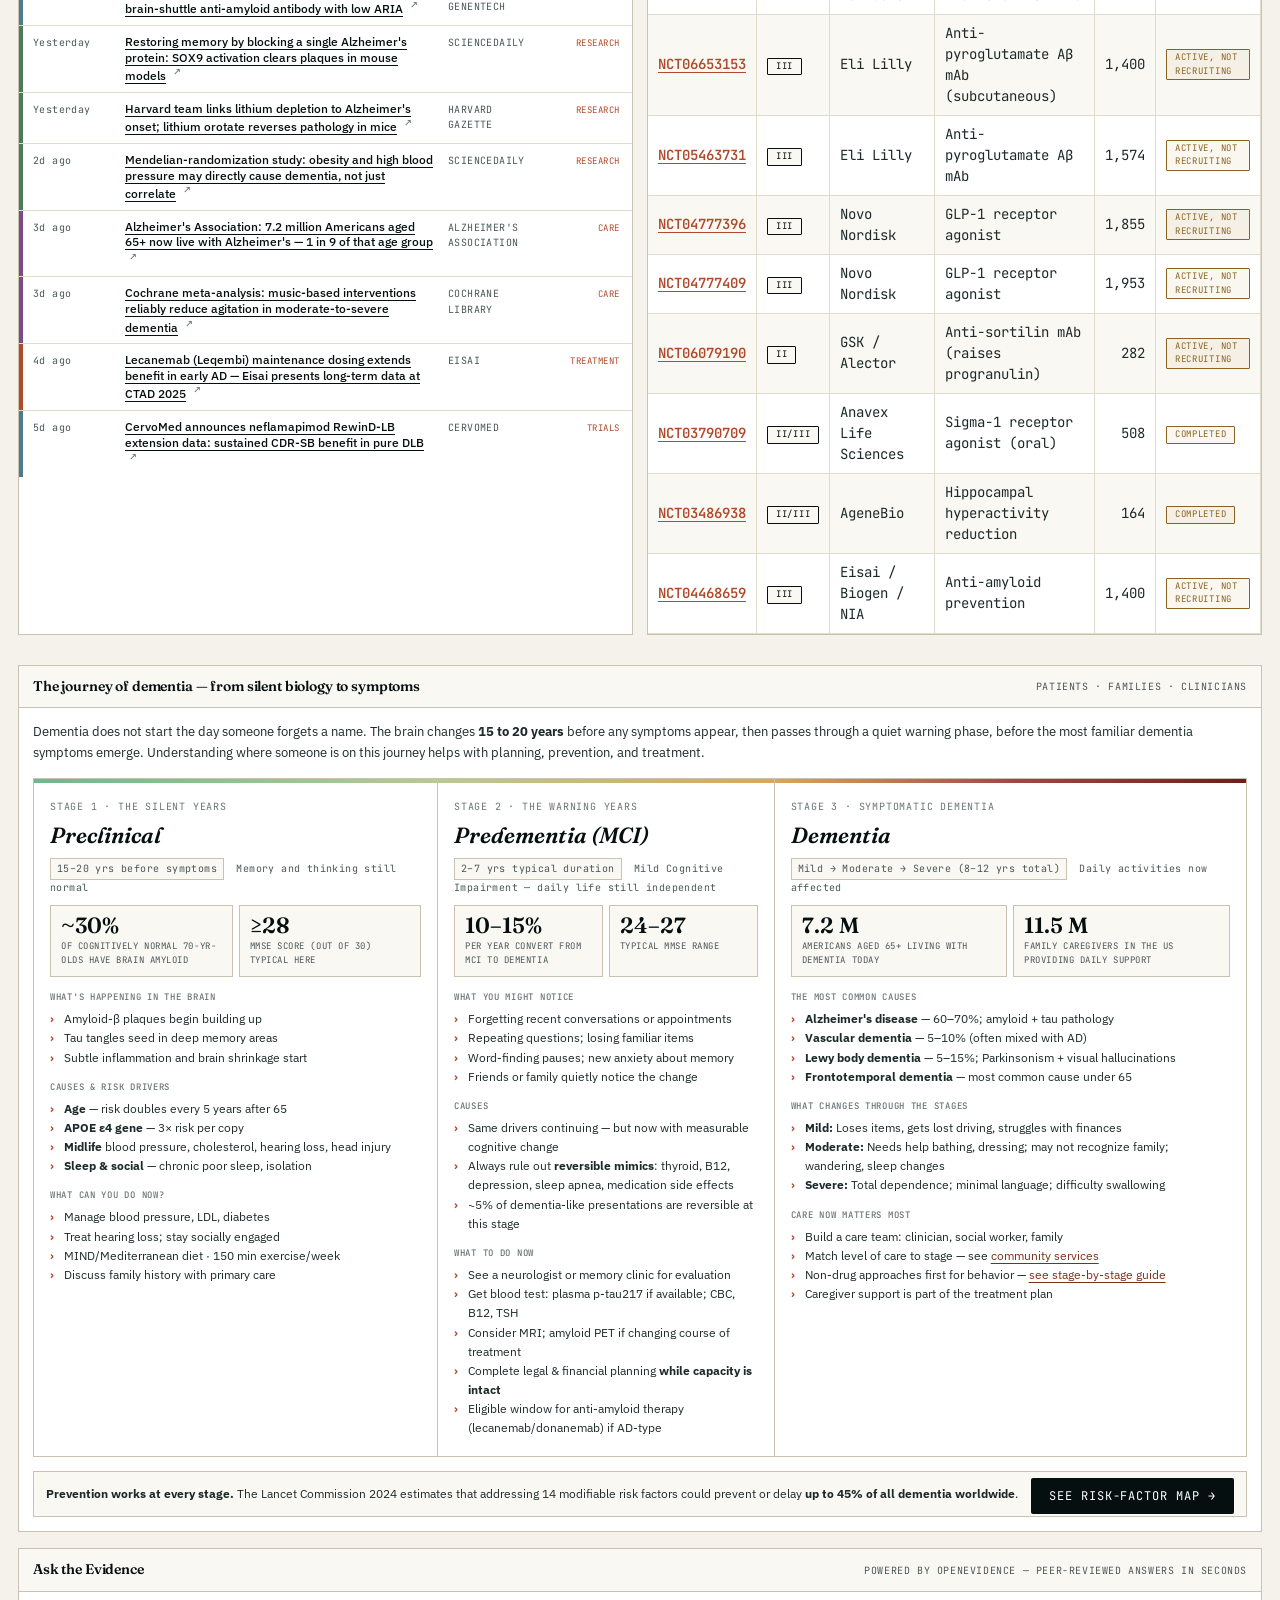
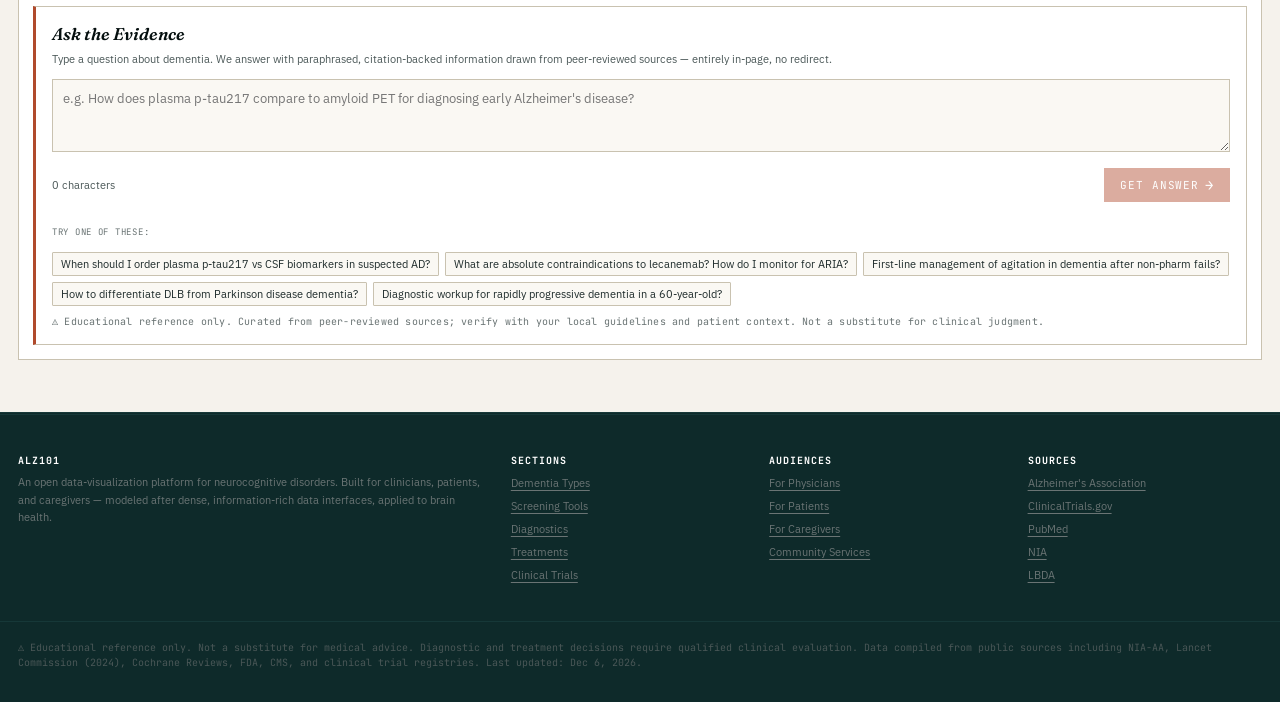
==== commit 210272db: "Brand: NeuroViz → ALZ101 + senior-friendly typography pass Brand rebrand: - Masthead 'Neuro|Viz' → '" ====
--- a/index.html
+++ b/index.html
@@ -3,7 +3,7 @@
 <head>
   <meta charset="UTF-8" />
   <meta name="viewport" content="width=device-width, initial-scale=1.0" />
-  <title>NeuroViz — Cognitive Health Atlas</title>
+  <title>ALZ101 — Cognitive Health Atlas</title>
   <meta name="description" content="Data-visualization atlas for neurocognitive disorders. For physicians, patients, and caregivers." />
   <link rel="stylesheet" href="css/styles.css" />
 </head>
--- a/css/styles.css
+++ b/css/styles.css
@@ -6,7 +6,10 @@
 @import url('https://fonts.googleapis.com/css2?family=Fraunces:opsz,wght@9..144,400;9..144,500;9..144,600;9..144,700&family=IBM+Plex+Sans:wght@300;400;500;600;700&family=JetBrains+Mono:wght@400;500;600&display=swap');
 
 :root {
-  /* Palette — clinical with editorial warmth */
+  /* Palette — clinical with editorial warmth
+     SENIOR ACCESSIBILITY pass: inks darkened, rules thicker.
+     Body text contrast on bg-canvas now ≥10:1 (AAA);
+     muted contrast ≥7:1 (AAA); faint ≥4.5:1 (AA). */
   --bg-canvas:        #f5f2ec;
   --bg-paper:         #ffffff;
   --bg-rail:          #0e2a2a;
@@ -14,24 +17,24 @@
   --bg-strip:         #163838;
   --bg-cell:          #faf8f3;
 
-  --ink-primary:      #0a1f1f;
-  --ink-body:         #2a3838;
-  --ink-muted:        #6b7878;
-  --ink-faint:        #9aa5a5;
-  --ink-inverse:      #e8e4d8;
-
-  --rule:             #d8d3c4;
-  --rule-soft:        #ece8db;
-  --rule-strong:      #2a3838;
-
-  --accent:           #c75a3c;        /* terracotta — citations, links */
-  --accent-deep:      #9b3f24;
+  --ink-primary:      #050f0f;        /* darkened from #0a1f1f */
+  --ink-body:         #1d2a2a;        /* darkened from #2a3838 */
+  --ink-muted:        #4a5757;        /* darkened from #6b7878 → AAA on canvas */
+  --ink-faint:        #6a7474;        /* darkened from #9aa5a5 → now passes AA */
+  --ink-inverse:      #f0ece0;
+
+  --rule:             #c9c2b0;        /* thicker visible than #d8d3c4 */
+  --rule-soft:        #e0dccc;
+  --rule-strong:      #1d2a2a;
+
+  --accent:           #b04a2c;        /* deepened terracotta for higher contrast */
+  --accent-deep:      #7d3018;
   --accent-soft:      #f0d9cd;
 
-  --signal-positive:  #4a7c59;        /* stable / improving */
-  --signal-watch:     #b8893d;        /* monitor */
-  --signal-concern:   #a44d3a;        /* concern */
-  --signal-critical:  #6b1f1a;        /* severe */
+  --signal-positive:  #2f5e3f;        /* deepened from #4a7c59 */
+  --signal-watch:     #8a6320;        /* deepened from #b8893d */
+  --signal-concern:   #843726;        /* deepened from #a44d3a */
+  --signal-critical:  #4a1310;        /* deepened from #6b1f1a */
 
   /* Severity gradient (mild → severe) */
   --sev-0: #e8e0d2;
@@ -42,36 +45,57 @@
   --sev-5: #6b1f1a;
 
   /* Type swatches for dementia categories */
-  --type-ad:    #6b1f1a;   /* Alzheimer's */
-  --type-vasc:  #2d5a7a;   /* Vascular */
-  --type-lewy:  #5a4a7a;   /* Lewy Body */
-  --type-ftd:   #7a4a2d;   /* Frontotemporal */
-  --type-mixed: #4a4a4a;   /* Mixed */
-  --type-park:  #2d6b5a;   /* Parkinson's */
+  --type-ad:    #6b1f1a;
+  --type-vasc:  #2d5a7a;
+  --type-lewy:  #5a4a7a;
+  --type-ftd:   #7a4a2d;
+  --type-mixed: #4a4a4a;
+  --type-park:  #2d6b5a;
   --type-other: #8a7a4a;
 
-  --shadow-1: 0 1px 0 rgba(10,31,31,.04), 0 1px 2px rgba(10,31,31,.06);
-  --shadow-2: 0 2px 4px rgba(10,31,31,.06), 0 4px 12px rgba(10,31,31,.08);
+  --shadow-1: 0 1px 0 rgba(10,31,31,.05), 0 1px 2px rgba(10,31,31,.08);
+  --shadow-2: 0 2px 4px rgba(10,31,31,.08), 0 4px 12px rgba(10,31,31,.10);
 
   --font-display: 'Fraunces', Georgia, serif;
   --font-body:    'IBM Plex Sans', -apple-system, sans-serif;
   --font-mono:    'JetBrains Mono', 'Courier New', monospace;
+
+  /* Senior-friendly base type scale.
+     Bumped from 13px → 16px base. All "tiny" / "muted" sizes also
+     bumped proportionally so they remain legible. */
+  --fs-base:   16px;
+  --fs-small:  14px;
+  --fs-tiny:   12px;
+  --fs-mono:   13px;
 }
 
 * { box-sizing: border-box; margin: 0; padding: 0; }
 
 html, body {
   font-family: var(--font-body);
-  font-size: 13px;
-  line-height: 1.5;
+  font-size: var(--fs-base);
+  line-height: 1.55;
   color: var(--ink-body);
   background: var(--bg-canvas);
   -webkit-font-smoothing: antialiased;
   text-rendering: optimizeLegibility;
 }
 
-a { color: var(--accent); text-decoration: none; }
-a:hover { text-decoration: underline; text-underline-offset: 2px; }
+a {
+  color: var(--accent-deep);
+  text-decoration: underline;
+  text-underline-offset: 3px;
+  text-decoration-thickness: 1px;
+}
+a:hover {
+  color: var(--accent);
+  text-decoration-thickness: 2px;
+}
+/* Nav and brand links shouldn't be underlined — they have other visual treatment */
+.brand, .primary-nav a, .user-rail a, .subnav a, .subnav button,
+a.btn, a.btn-ghost, a.btn-accent {
+  text-decoration: none;
+}
 
 /* ============================================
    FACT BAR — scrolling top strip with full-sentence facts
@@ -365,20 +389,25 @@
   background: var(--ink-primary);
   color: white;
   border: none;
-  padding: 6px 14px;
-  font-family: var(--font-mono);
-  font-size: 10px;
-  letter-spacing: 0.1em;
+  padding: 10px 18px;
+  min-height: 40px;
+  font-family: var(--font-mono);
+  font-size: 12px;
+  letter-spacing: 0.08em;
   text-transform: uppercase;
   cursor: pointer;
-  border-radius: 1px;
+  border-radius: 2px;
   transition: background 0.12s;
 }
 .btn:hover { background: var(--accent-deep); }
+.btn:focus-visible {
+  outline: 3px solid var(--accent);
+  outline-offset: 2px;
+}
 .btn-ghost {
   background: transparent;
   color: var(--ink-primary);
-  border: 1px solid var(--rule-strong);
+  border: 1.5px solid var(--rule-strong);
 }
 .btn-ghost:hover { background: var(--ink-primary); color: white; }
 .btn-accent { background: var(--accent); }
@@ -1173,11 +1202,11 @@
   color: var(--accent);
 }
 
-/* --- Tighter universal density --- */
-.data-table tbody td { padding: 4px 8px; font-size: 11px; line-height: 1.4; }
-.data-table thead th { padding: 6px 8px; }
-.panel-body { padding: 10px; }
-.panel-head { padding: 7px 10px; }
+/* --- Senior-friendly density --- */
+.data-table tbody td { padding: 8px 10px; font-size: 14px; line-height: 1.5; }
+.data-table thead th { padding: 8px 10px; }
+.panel-body { padding: 14px; }
+.panel-head { padding: 10px 14px; }
 
 /* --- Stat cells: bold mono numbers, compact change indicators --- */
 .stat-cell {
@@ -2182,3 +2211,219 @@
   color: var(--ink-faint);
   font-weight: 500;
 }
+
+/* ============================================
+   Screener — probability-by-cause output
+   ============================================ */
+.stage-prob-row {
+  background: rgba(255,255,255,0.04);
+  border: 1px solid rgba(255,255,255,0.1);
+  padding: 14px 16px;
+  margin-bottom: 16px;
+}
+.stage-prob-label,
+.cause-prob-label {
+  font-family: var(--font-mono);
+  font-size: 10px;
+  letter-spacing: 0.07em;
+  text-transform: uppercase;
+  color: rgba(255,255,255,0.6);
+  margin-bottom: 10px;
+}
+.stage-prob-bars {
+  display: grid;
+  grid-template-columns: 1fr 1fr 1fr;
+  gap: 12px;
+}
+.stage-prob {
+  background: rgba(255,255,255,0.04);
+  padding: 8px 10px;
+}
+.stage-prob .sp-name {
+  font-family: var(--font-body);
+  font-size: 11px;
+  color: rgba(255,255,255,0.85);
+  margin-bottom: 6px;
+  line-height: 1.3;
+}
+.stage-prob .sp-bar {
+  height: 6px;
+  background: rgba(255,255,255,0.08);
+  border-radius: 1px;
+  overflow: hidden;
+  margin-bottom: 4px;
+}
+.stage-prob .sp-bar span {
+  display: block;
+  height: 100%;
+  transition: width 0.5s ease;
+}
+.stage-prob .sp-pct {
+  font-family: var(--font-mono);
+  font-size: 14px;
+  font-weight: 700;
+  color: white;
+}
+.stage-prob-foot {
+  margin-top: 12px;
+  text-align: right;
+}
+
+.cause-prob-block {
+  margin-top: 16px;
+  padding: 14px 16px;
+  background: rgba(255,255,255,0.04);
+  border: 1px solid rgba(255,255,255,0.1);
+}
+.cause-prob-list { display: grid; gap: 8px; }
+.cause-prob-row {
+  display: grid;
+  grid-template-columns: 220px 1fr 50px;
+  gap: 10px;
+  align-items: center;
+}
+.cause-prob-row .cp-name {
+  font-size: 12px;
+  color: rgba(255,255,255,0.85);
+  display: flex;
+  align-items: center;
+  gap: 8px;
+}
+.cause-prob-row .cp-color {
+  display: inline-block;
+  width: 10px;
+  height: 10px;
+  flex-shrink: 0;
+}
+.cause-prob-row .cp-bar {
+  height: 8px;
+  background: rgba(255,255,255,0.06);
+  border-radius: 1px;
+  overflow: hidden;
+}
+.cause-prob-row .cp-bar span {
+  display: block;
+  height: 100%;
+  transition: width 0.5s ease;
+}
+.cause-prob-row .cp-pct {
+  font-family: var(--font-mono);
+  font-size: 12px;
+  font-weight: 600;
+  color: white;
+  text-align: right;
+}
+.cause-prob-note {
+  margin-top: 12px;
+  padding-top: 10px;
+  border-top: 1px solid rgba(255,255,255,0.08);
+  font-size: 11px;
+  line-height: 1.5;
+  color: rgba(255,255,255,0.55);
+}
+.cause-prob-note b { color: rgba(255,255,255,0.75); }
+
+/* ============================================
+   Cognitive domains grid (screener tab 2)
+   ============================================ */
+.cogdom-grid {
+  display: grid;
+  grid-template-columns: repeat(2, 1fr);
+  gap: 12px;
+}
+.cogdom-block {
+  background: var(--bg-paper);
+  border: 1px solid var(--rule);
+  border-left: 3px solid var(--accent);
+  padding: 14px 16px;
+}
+.cogdom-tag {
+  font-family: var(--font-mono);
+  font-size: 9px;
+  letter-spacing: 0.08em;
+  text-transform: uppercase;
+  color: var(--ink-faint);
+  margin-bottom: 4px;
+}
+.cogdom-name {
+  font-family: var(--font-display);
+  font-style: italic;
+  font-weight: 600;
+  font-size: 18px;
+  color: var(--ink-primary);
+  margin-bottom: 6px;
+}
+.cogdom-defn {
+  font-size: 13px;
+  line-height: 1.55;
+  color: var(--ink-body);
+  margin-bottom: 12px;
+  padding-bottom: 10px;
+  border-bottom: 1px dashed var(--rule);
+}
+.cogdom-section {
+  margin-top: 8px;
+}
+.cogdom-section-label {
+  font-family: var(--font-mono);
+  font-size: 9px;
+  letter-spacing: 0.06em;
+  text-transform: uppercase;
+  color: var(--ink-faint);
+  margin-bottom: 3px;
+}
+.cogdom-bullet {
+  font-size: 12px;
+  line-height: 1.55;
+  color: var(--ink-body);
+  padding-left: 12px;
+  position: relative;
+}
+.cogdom-bullet::before {
+  content: '›';
+  position: absolute;
+  left: 0;
+  color: var(--accent);
+  font-weight: bold;
+}
+@media (max-width: 900px) {
+  .cogdom-grid { grid-template-columns: 1fr; }
+}
+
+/* ============================================
+   Diagnostics — sub-divided category headers
+   ============================================ */
+.dx-group-head {
+  border-left: 4px solid var(--accent);
+  padding-left: 12px;
+}
+.dx-group-head h2 {
+  display: inline-flex;
+  align-items: center;
+  gap: 8px;
+}
+.dx-group-icon {
+  font-size: 18px;
+  filter: grayscale(0.2);
+}
+.panel-head.dx-blood    { border-left-color: #c75a3c; }
+.panel-head.dx-imaging  { border-left-color: #3c6e9a; }
+.panel-head.dx-csf      { border-left-color: #6b1f1a; }
+.panel-head.dx-genetic  { border-left-color: #5a4a7a; }
+.panel-head.dx-other    { border-left-color: #4a7c59; }
+
+/* ============================================
+   Pharmacological tables — split heads
+   ============================================ */
+.pharm-group-head {
+  border-left: 4px solid var(--accent);
+  padding-left: 12px;
+}
+.pharm-group-head h2 {
+  display: inline-flex;
+  align-items: center;
+  gap: 8px;
+}
+.pharm-group-icon { font-size: 18px; }
+.panel-head.pharm-cog    { border-left-color: #c75a3c; }
+.panel-head.pharm-noncog { border-left-color: #5a4a7a; }
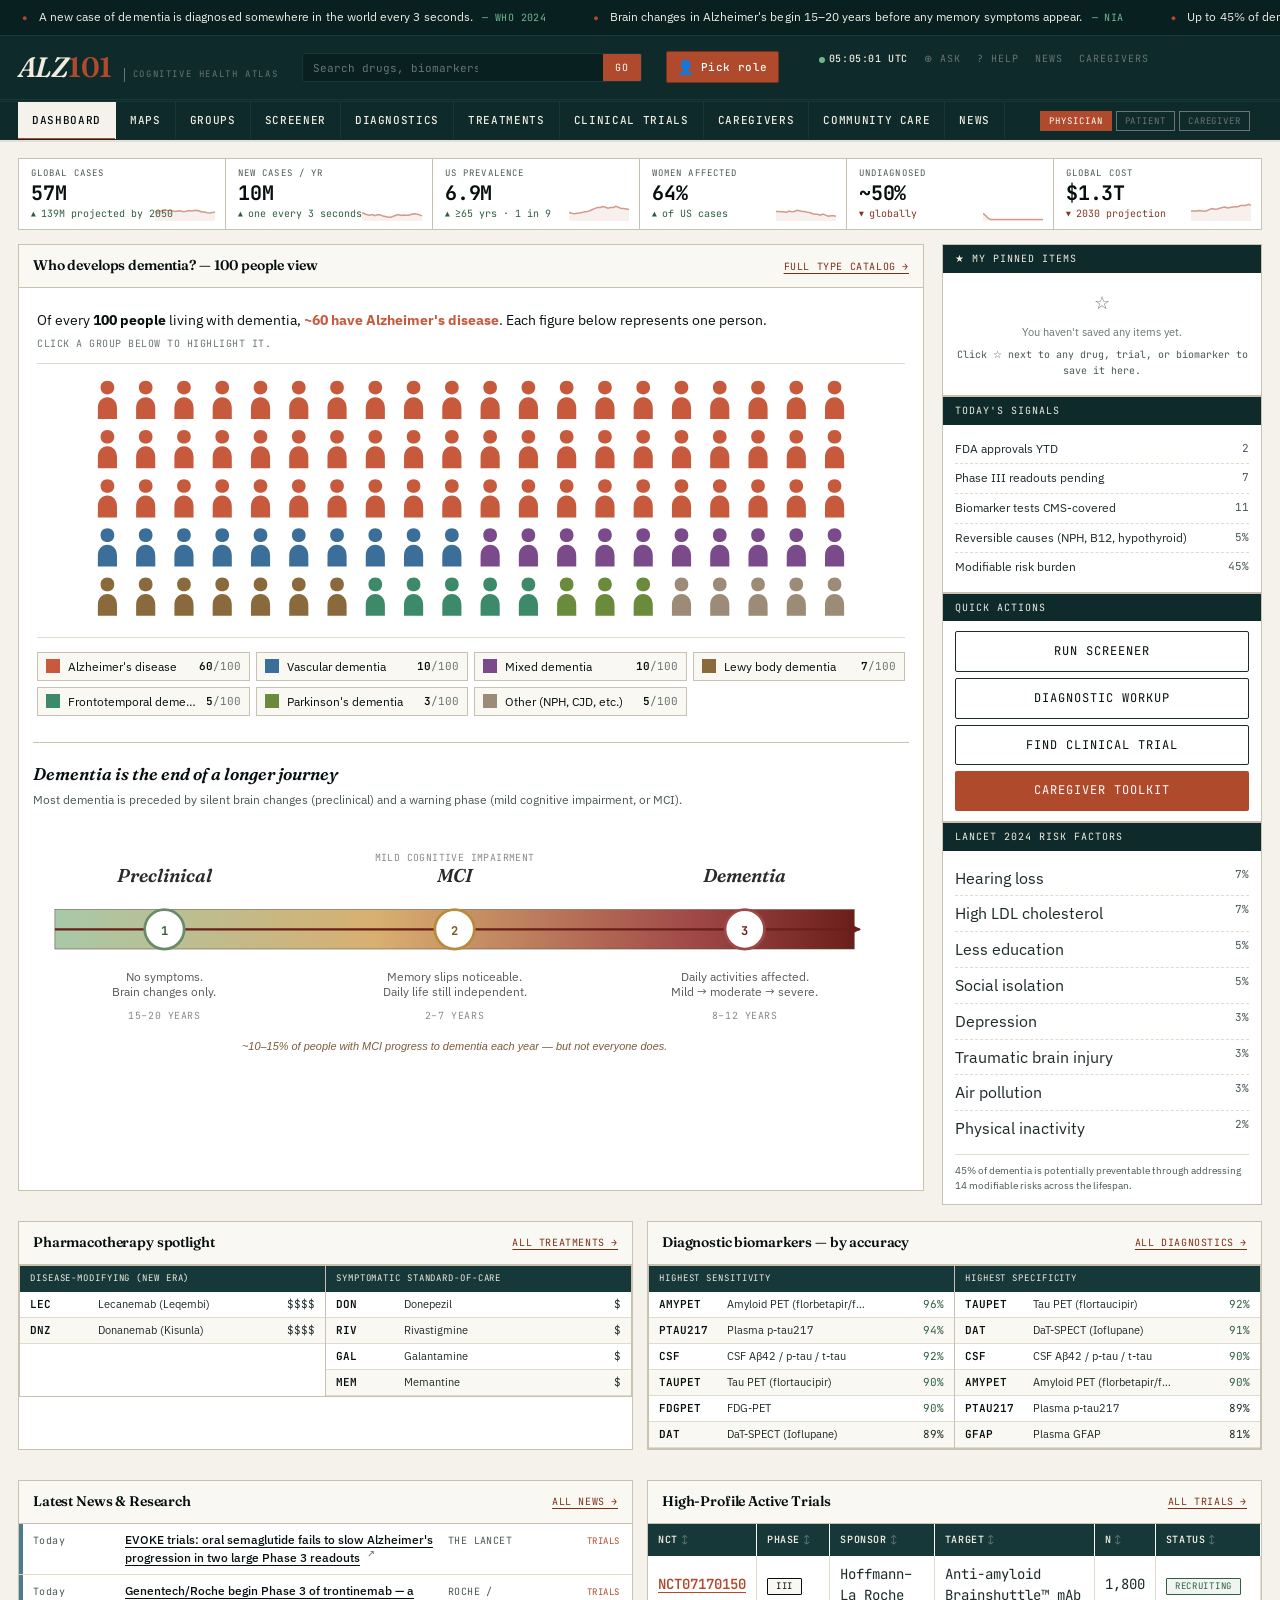
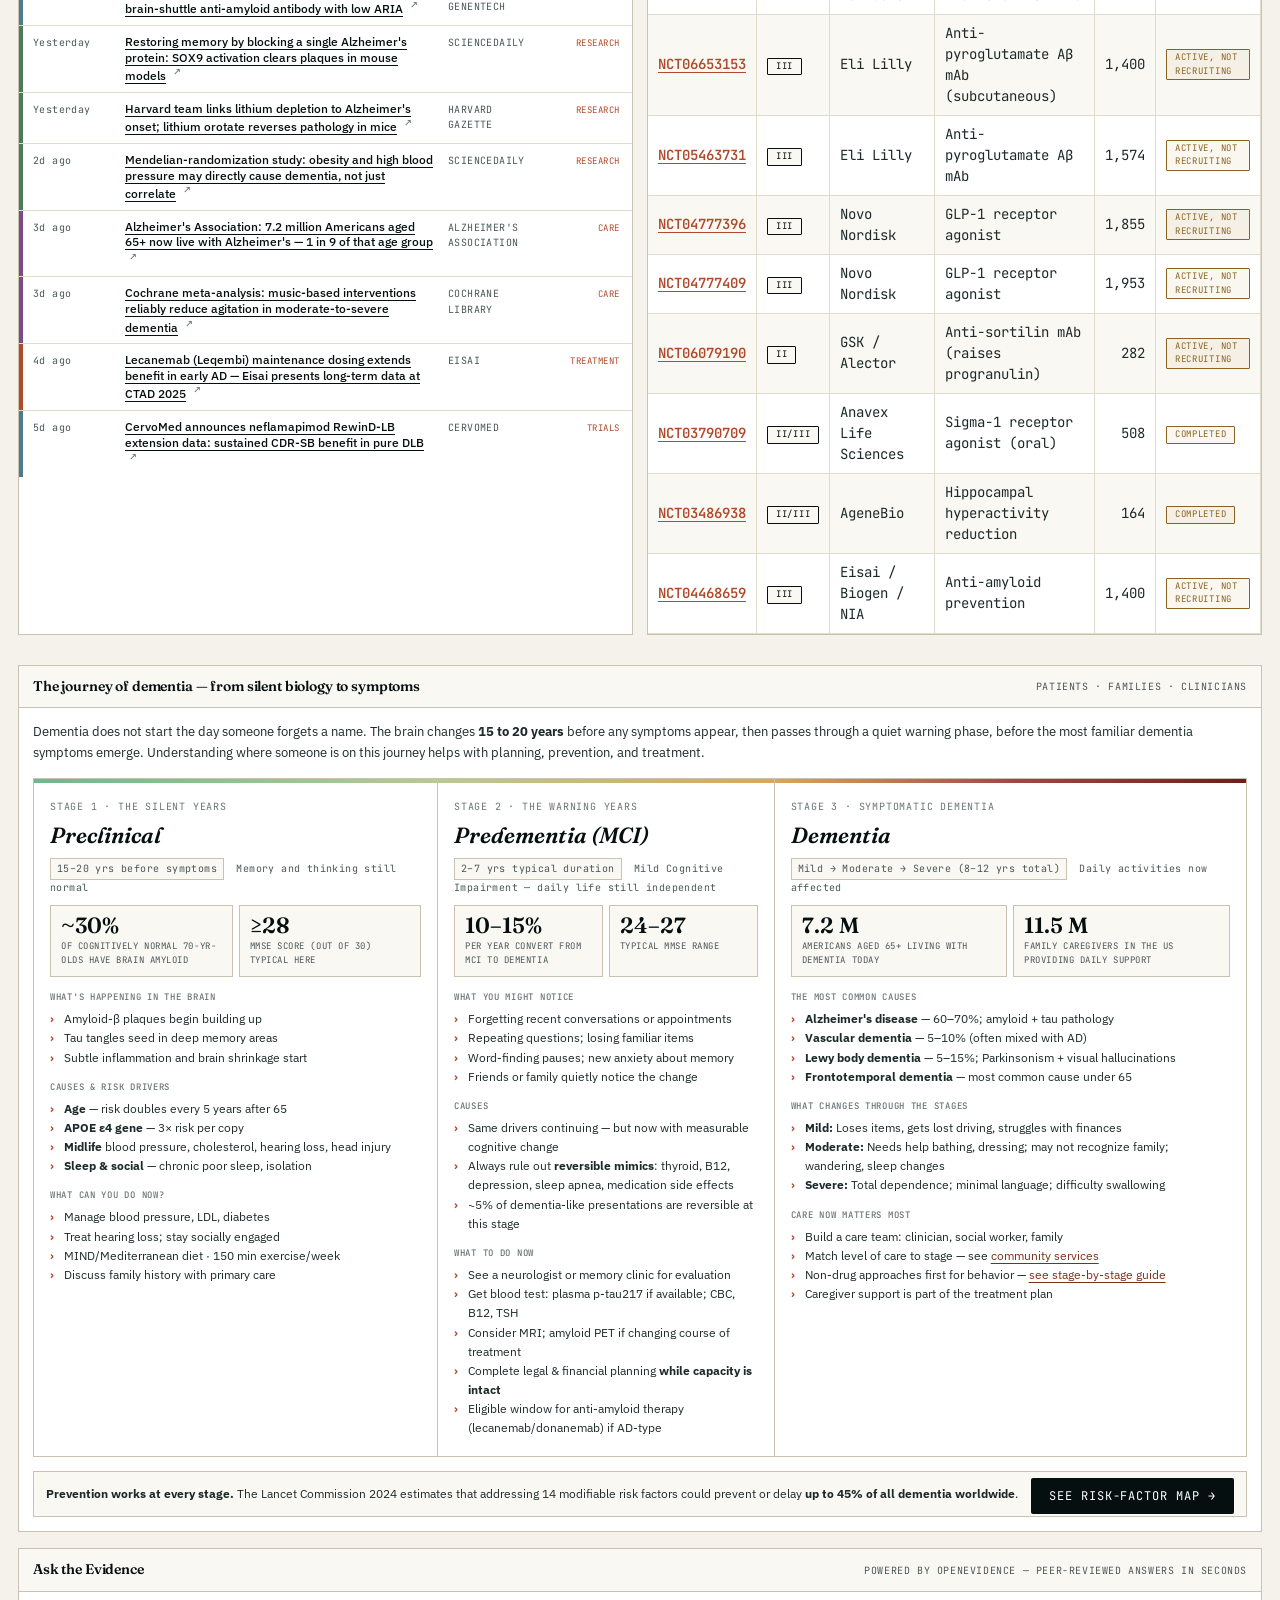
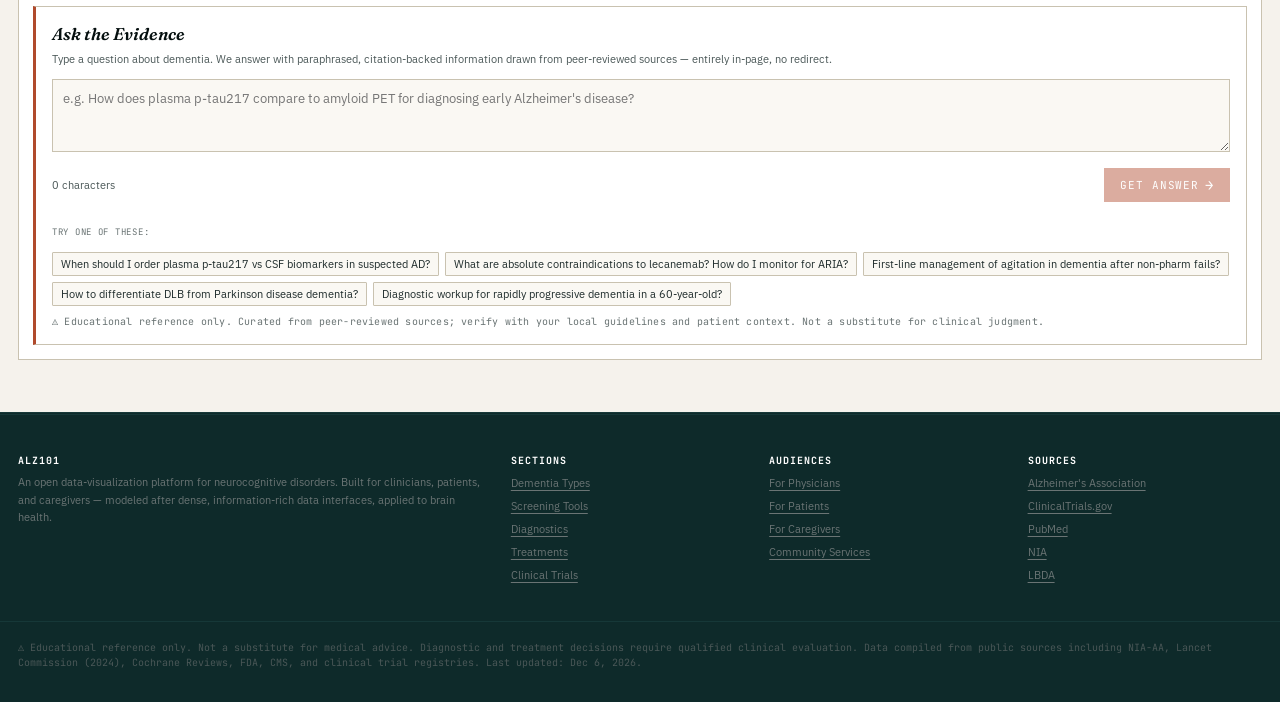
==== commit 42cbb6c6: "Role-based gate modal beyond dashboard - New js/role-gate.js: NV_ROLE module with localStorage-backe" ====
--- a/index.html
+++ b/index.html
@@ -315,6 +315,7 @@
 
   <script src="data/nv-data.js"></script>
   <script src="js/layout.js"></script>
+  <script src="js/role-gate.js"></script>
   <script src="js/medical-terms.js"></script>
   <script src="js/people-grid.js"></script>
   <script src="js/trajectory.js"></script>
@@ -324,6 +325,7 @@
   <script src="js/ask-evidence.js"></script>
   <script>
     NV_LAYOUT.mount('home');
+    NV_ROLE.refreshChip();
 
     // ---- Top stat strip with sparklines (purely illustrative trend lines)
     function buildSpark(seedKey) {
--- a/css/styles.css
+++ b/css/styles.css
@@ -2427,3 +2427,227 @@
 .pharm-group-icon { font-size: 18px; }
 .panel-head.pharm-cog    { border-left-color: #c75a3c; }
 .panel-head.pharm-noncog { border-left-color: #5a4a7a; }
+
+/* ============================================
+   Role gate — modal + chip
+   ============================================ */
+body.role-gate-active { overflow: hidden; }
+
+.role-gate-overlay {
+  position: fixed;
+  inset: 0;
+  z-index: 9000;
+  background: rgba(8, 16, 16, 0.78);
+  display: flex;
+  align-items: center;
+  justify-content: center;
+  padding: 24px;
+  overflow-y: auto;
+}
+
+.role-gate-modal {
+  position: relative;
+  background: var(--bg-paper);
+  width: 100%;
+  max-width: 720px;
+  border: 1px solid var(--rule-strong);
+  border-top: 5px solid var(--accent);
+  padding: 32px 36px 28px;
+  font-family: var(--font-body);
+  box-shadow: 0 12px 40px rgba(0, 0, 0, 0.35);
+  max-height: calc(100vh - 48px);
+  overflow-y: auto;
+}
+
+.role-gate-close {
+  position: absolute;
+  top: 12px;
+  right: 14px;
+  width: 36px;
+  height: 36px;
+  background: transparent;
+  border: none;
+  font-size: 26px;
+  line-height: 1;
+  color: var(--ink-muted);
+  cursor: pointer;
+}
+.role-gate-close:hover { color: var(--ink-primary); }
+
+.role-gate-tag {
+  font-family: var(--font-mono);
+  font-size: 11px;
+  letter-spacing: 0.1em;
+  text-transform: uppercase;
+  color: var(--accent-deep);
+  font-weight: 600;
+  margin-bottom: 6px;
+}
+#roleGateTitle {
+  font-family: var(--font-display);
+  font-style: italic;
+  font-weight: 600;
+  font-size: 26px;
+  line-height: 1.25;
+  color: var(--ink-primary);
+  margin: 0 0 8px;
+}
+.role-gate-sub {
+  font-size: 15px;
+  line-height: 1.55;
+  color: var(--ink-body);
+  margin: 0 0 18px;
+}
+.role-gate-honesty {
+  background: #fef8ec;
+  border-left: 3px solid var(--signal-watch);
+  padding: 12px 14px;
+  font-size: 13px;
+  line-height: 1.55;
+  color: var(--ink-body);
+  margin-bottom: 22px;
+}
+.role-gate-honesty strong { color: var(--signal-watch); }
+
+.role-gate-options {
+  display: grid;
+  grid-template-columns: 1fr;
+  gap: 10px;
+  margin-bottom: 22px;
+}
+.role-card {
+  display: block;
+  width: 100%;
+  text-align: left;
+  background: var(--bg-cell);
+  border: 2px solid var(--rule);
+  padding: 14px 16px;
+  font-family: inherit;
+  cursor: pointer;
+  transition: border-color 0.15s, background 0.15s;
+}
+.role-card:hover {
+  background: var(--accent-soft);
+  border-color: var(--accent);
+}
+.role-card.is-picked {
+  background: var(--accent-soft);
+  border-color: var(--accent);
+  border-left-width: 5px;
+  padding-left: 13px;
+}
+.role-card-head {
+  display: flex;
+  align-items: center;
+  gap: 10px;
+  margin-bottom: 6px;
+}
+.role-card-icon { font-size: 22px; }
+.role-card-label {
+  font-family: var(--font-display);
+  font-style: italic;
+  font-weight: 600;
+  font-size: 17px;
+  color: var(--ink-primary);
+}
+.role-card-desc {
+  font-size: 13px;
+  line-height: 1.55;
+  color: var(--ink-body);
+  margin-bottom: 6px;
+}
+.role-card-examples {
+  font-family: var(--font-mono);
+  font-size: 11px;
+  color: var(--ink-faint);
+  letter-spacing: 0.02em;
+}
+
+.role-gate-name { margin-bottom: 18px; }
+.role-gate-name label {
+  display: flex;
+  flex-direction: column;
+  gap: 2px;
+}
+.role-gate-name-label {
+  font-family: var(--font-mono);
+  font-size: 11px;
+  letter-spacing: 0.06em;
+  text-transform: uppercase;
+  color: var(--ink-muted);
+  font-weight: 600;
+}
+.role-gate-name-help {
+  font-size: 12px;
+  color: var(--ink-faint);
+  margin-bottom: 6px;
+}
+#roleGateName {
+  width: 100%;
+  padding: 10px 12px;
+  font-family: var(--font-body);
+  font-size: 15px;
+  border: 1.5px solid var(--rule);
+  background: var(--bg-paper);
+  color: var(--ink-primary);
+}
+#roleGateName:focus {
+  outline: 3px solid var(--accent);
+  outline-offset: 1px;
+  border-color: var(--accent);
+}
+
+.role-gate-foot {
+  display: flex;
+  justify-content: flex-end;
+}
+.role-gate-confirm:disabled {
+  background: var(--ink-faint);
+  cursor: not-allowed;
+}
+
+@media (max-width: 600px) {
+  .role-gate-modal { padding: 24px 20px; }
+  #roleGateTitle { font-size: 22px; }
+}
+
+/* Role chip in masthead */
+.role-chip {
+  display: inline-flex;
+  align-items: center;
+  gap: 6px;
+  background: rgba(255,255,255,0.08);
+  color: rgba(255,255,255,0.92);
+  border: 1px solid rgba(255,255,255,0.15);
+  padding: 6px 10px;
+  font-family: var(--font-mono);
+  font-size: 11px;
+  letter-spacing: 0.04em;
+  cursor: pointer;
+  border-radius: 2px;
+  margin-right: 12px;
+  font-weight: 500;
+  transition: background 0.15s;
+}
+.role-chip:hover {
+  background: rgba(255,255,255,0.15);
+  border-color: rgba(255,255,255,0.3);
+}
+.role-chip-icon { font-size: 14px; }
+.role-chip-change {
+  font-size: 9px;
+  letter-spacing: 0.08em;
+  text-transform: uppercase;
+  color: rgba(255,255,255,0.55);
+  border-left: 1px solid rgba(255,255,255,0.18);
+  padding-left: 6px;
+}
+.role-chip.role-chip-empty {
+  background: var(--accent);
+  border-color: var(--accent-deep);
+  color: white;
+}
+.role-chip.role-chip-empty:hover {
+  background: var(--accent-deep);
+}
+.role-chip.role-chip-empty .role-chip-change { display: none; }
